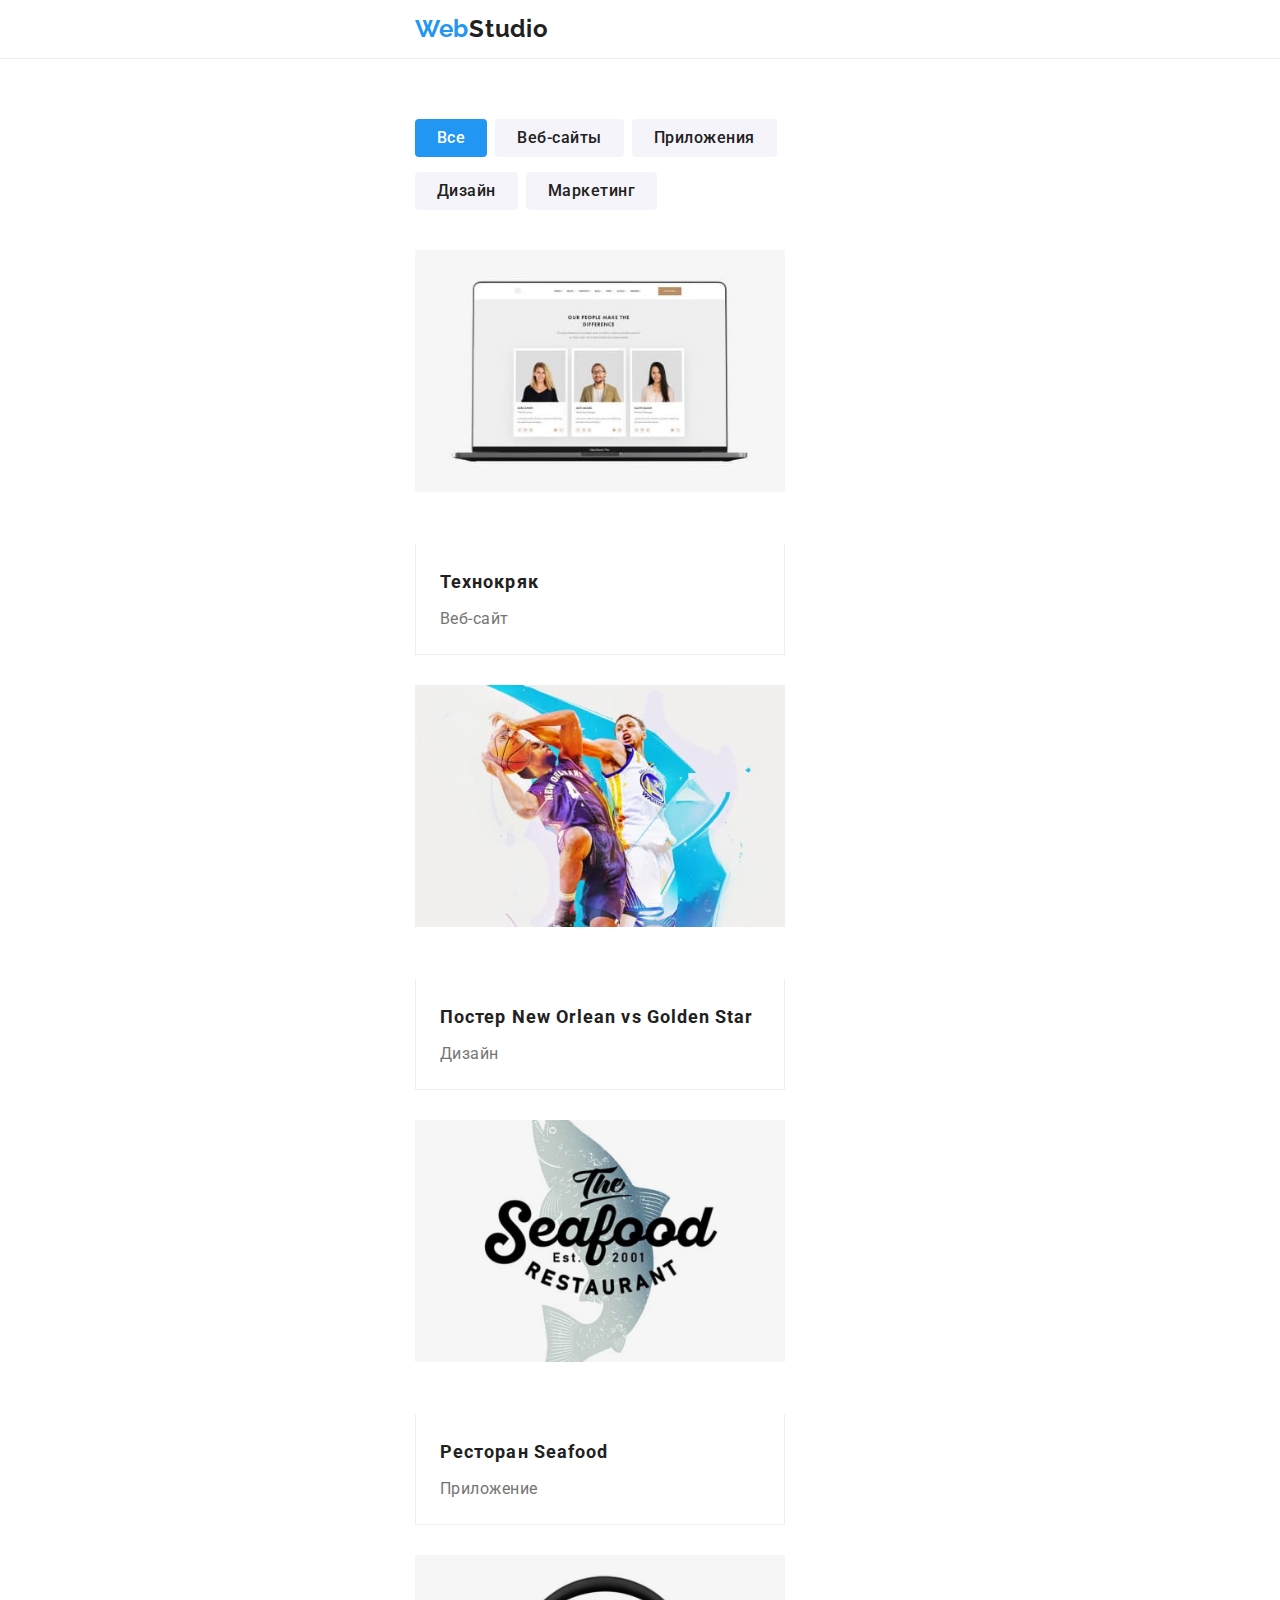
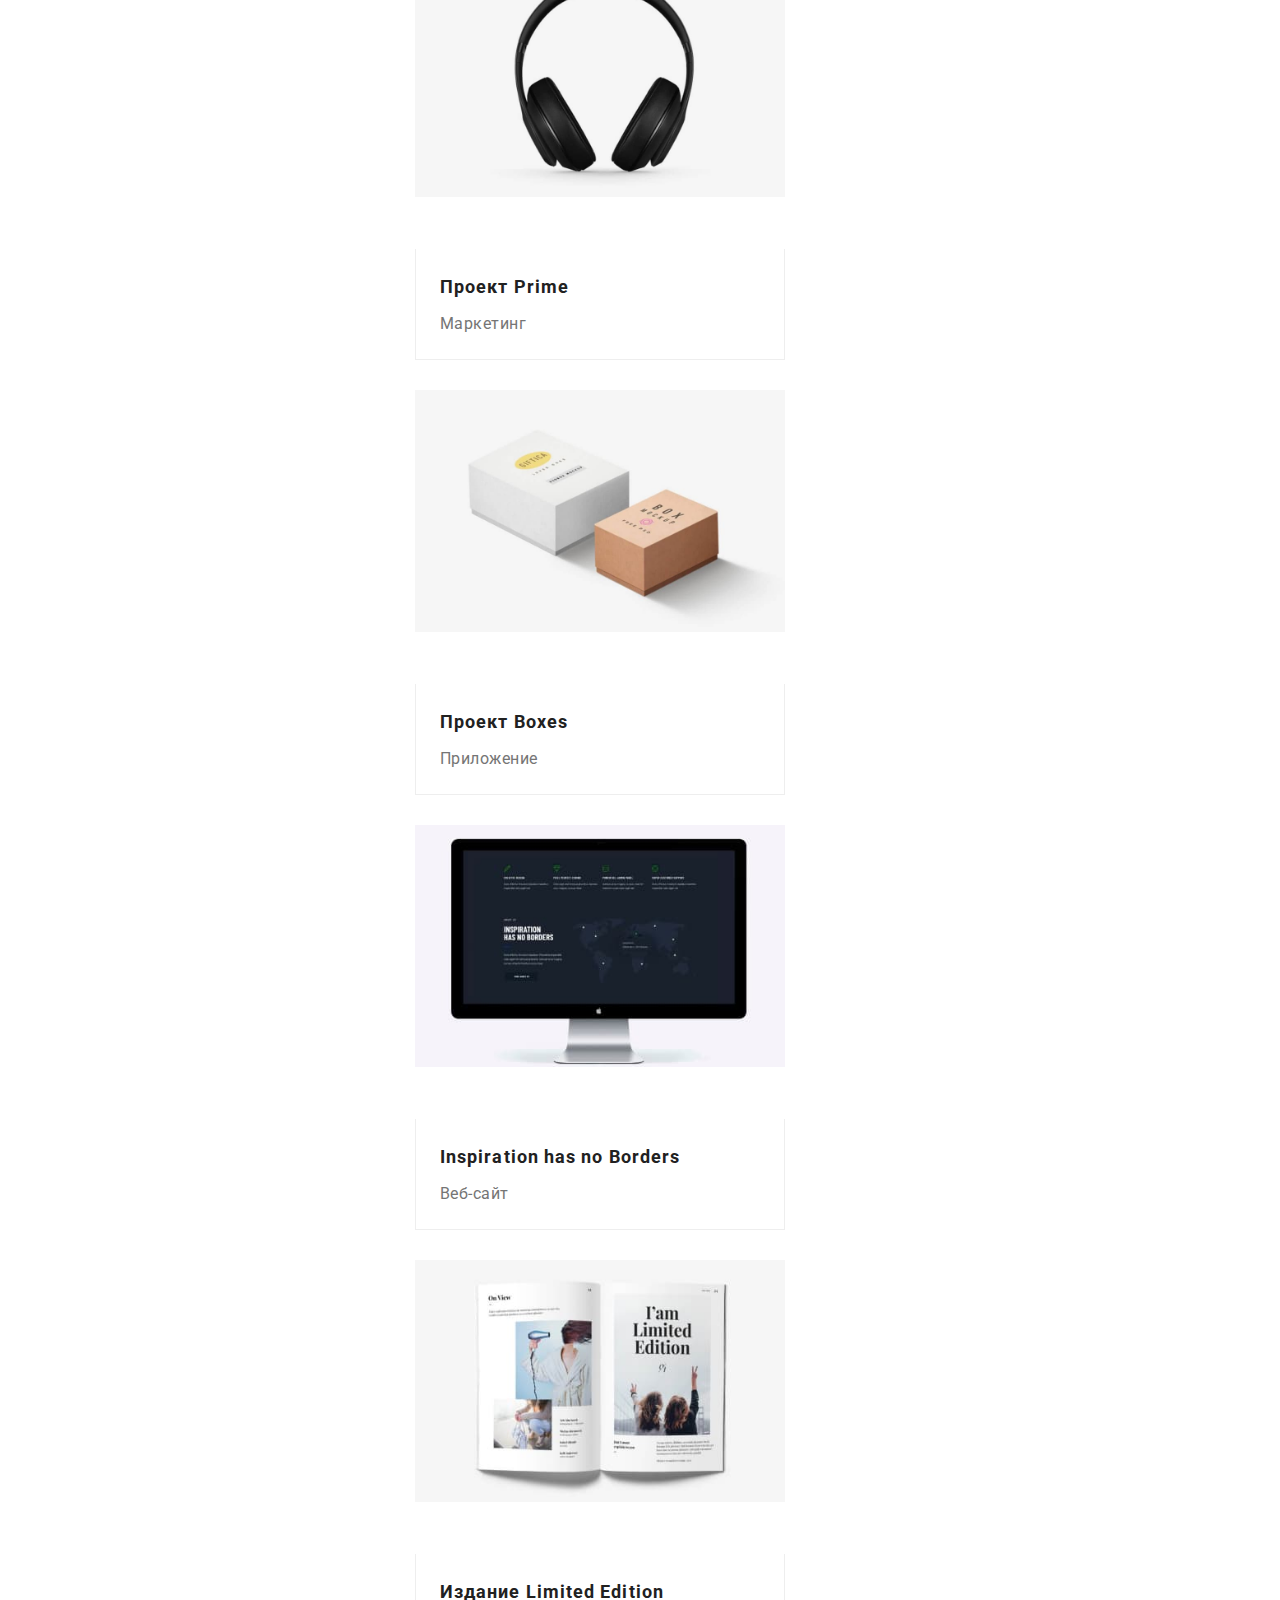
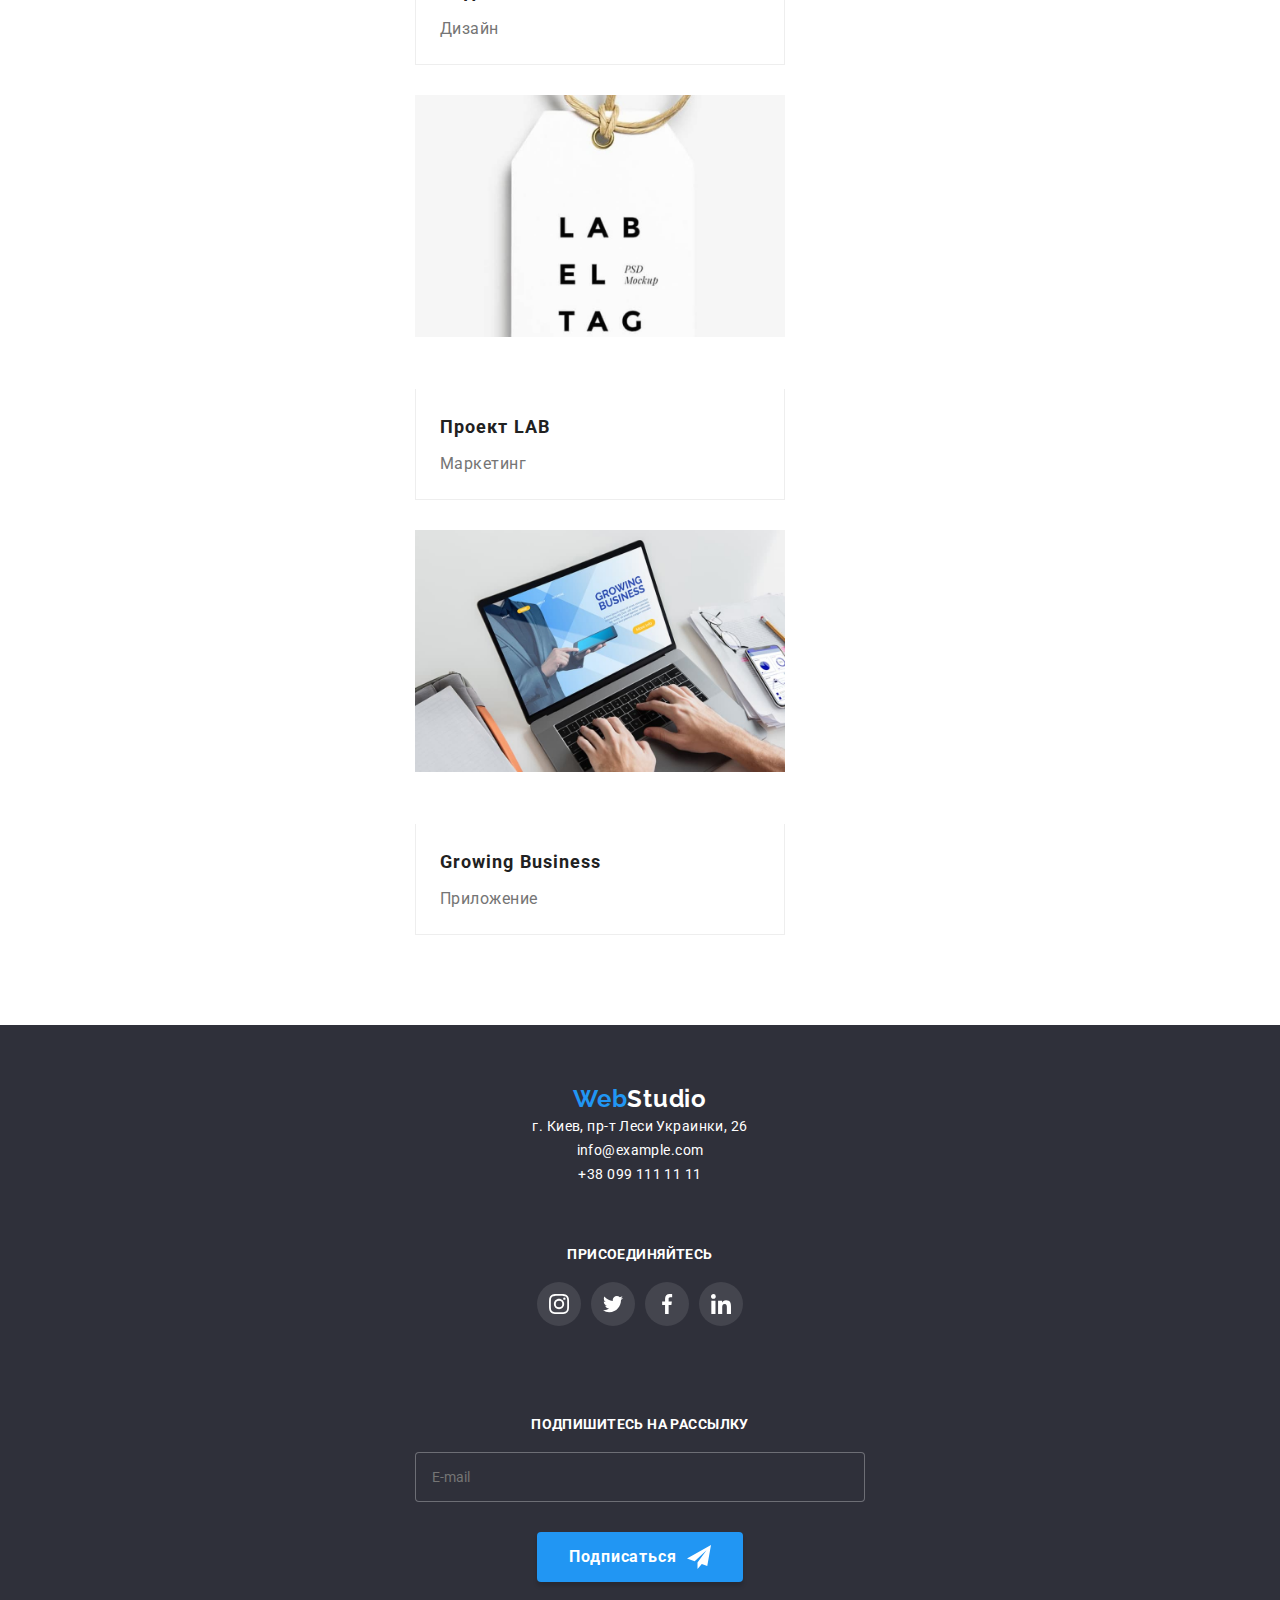
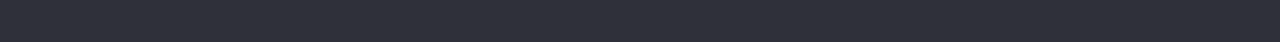
==== portfolio.html @ cbfc3d17 "summary" ====
<!DOCTYPE html>
<html lang="ru">

<head>
    <meta charset="UTF-8">
    <meta http-equiv="X-UA-Compatible" content="IE=edge">
    <meta name="viewport" content="width=device-width, initial-scale=1.0">
    <title>WebStudio Gallery</title>
    <link rel="stylesheet" href="https://cdnjs.cloudflare.com/ajax/libs/modern-normalize/1.0.0/modern-normalize.min.css"/>
    <link
        href="https://fonts.googleapis.com/css2?family=Raleway:wght@700&family=Roboto:wght@400;500;700;900&display=swap"
        rel="stylesheet">
    <link rel="stylesheet" href="./css/main.min.css">
</head>

<body>

    <!--хедер-->
    <header class="header">
        <div class="header__container container">
            <nav class="navmenu">
                <a class="logo logo__header" lang="en" href="index.html">Web<span
                        class="logo__header--dark">Studio</span></a>
                <button class="navmenu__button" type="button" aria-expanded="false" aria-controls="menu__mobile"
                    data-menu-button>
                    <svg width="40" height="40" aria-label="Переключатель мобильного меню">
                        <use class="navmenu__icon--menu" href="./images/sprite.svg#menu"></use>
                        <use class="navmenu__icon--cross" href="./images/sprite.svg#cross"></use>
                    </svg>
                </button>
                <div class="menu__mobile" id="menu__mobile" data-menu>
                    <ul class="menu__list list">
                        <li class="menu__point">
                            <a class="menu__link link" href="index.html">Студия</a>
                        </li>
                        <li class="menu__point">
                            <a class="menu__link link link--current" href="./portfolio.html">Портфолио</a>
                        </li>
                        <li class="menu__point">
                            <a class="menu__link link" href="">Контакты</a>
                        </li>
                    </ul>
                    <ul class="menu__list--contacts list">
                        <li class="menu__point">
                            <a class="menu__link--phone link" href="tel:+380961111111">+38 096 111 11 11</a>
                        </li>
                        <li class="menu__point">
                            <a class="menu__link--email link" href="mailto:info@devstudio.com">info@devstudio.com</a>
                        </li>
                    </ul>
                    <ul class="menu__list--sl list">
                        <li class="menu__point">
                            <a class="menu__link--sl link" href="https://www.instagram.com/" target="_blank"
                                rel="noopener norefferal">Instagram</a>
                        </li>
                        <li class="menu__point">
                            <a class="menu__link--sl link" href="https://www.twitter.com/" target="_blank"
                                rel="noopener norefferal">Twitter</a>
                        </li>
                        <li class="menu__point">
                            <a class="menu__link--sl link" href="https://www.facebook.com/" target="_blank"
                                rel="noopener norefferal">Facebook</a>
                        </li>
                        <li class="menu__point">
                            <a class="menu__link--sl link" href="https://www.linkedin.com/" target="_blank"
                                rel="noopener norefferal">LinkedIn</a>
                        </li>
                    </ul>
                </div>
                <!-- <ul class="navmenu__list list">
                <li class="navmenu__point"><a class="navmenu__link link link--current" href="index.html">Студия</a></li>
                <li class="navmenu__point"><a class="navmenu__link link" href="./portfolio.html">Портфолио</a></li>
                <li class="navmenu__point"><a class="navmenu__link link" href="">Контакты</a></li>
                </ul> -->
            </nav>
            <!-- <ul class="header__list list contact">
                <li class="header__point">
                    <a class="header__link header__link--icon link" lang="en" href="mailto:info@devstudio.com" target="_blank" rel="noopener norefferal">
                    <svg class="header__icon icon" width="16" height="12">
                        <use href="./images/sprite.svg#mail"></use>
                    </svg>info@devstudio.com</a>
                </li>
                <li class="header__point">
                    <a class="header__link header__link--icon link" href="tel:+380961111111" target="_blank" rel="noopener norefferal">
                    <svg class="header__icon icon" width="16" height="12">
                        <use href="./images/sprite.svg#phone"></use>
                    </svg>+38 096 111 11 11</a>
                </li>
            </ul> -->
        </div>
    </header>



    <!--уникальный контент-->
    <main>
        <section class="container">
            <div class="portfolio__container">
                <h1 class="visually-hidden">Портфолио</h1>
                <ul class="filtrs__list list">
                    <li class="filtrs__point">
                        <button class="filtrs__link link__current--btn" type="button">Все</button></li>
                    <li class="filtrs__point">
                        <button class="filtrs__link link" type="button">Веб-сайты</button></li>
                    <li class="filtrs__point">
                        <button class="filtrs__link link" type="button">Приложения</button></li>
                    <li class="filtrs__point">
                        <button class="filtrs__link link" type="button">Дизайн</button></li>
                    <li class="filtrs__point">
                        <button class="filtrs__link link" type="button">Маркетинг</button></li>
                </ul>
                <ul class="list portfolio__list">
                    <li class="portfolio__point point">
                            <a class="portfolio__list--link link" href="#" target="_blank" rel="noopener norefferal">
                                <div class="portfolio__img--overlay">
                                    <img class="portfolio__image image" srcset="./images/portfolio/technokryac-1x.jpeg 450w, ./images/portfolio/technokryac-2x.j 900wpeg" src="./images/portfolio/technokryac.jpeg" alt="Технокряк" 
                                    sizes="(min-width: 1200px )33wh, (min-width: 768px)50wh, 100wh">                            
                                    <div class="portfolio__overlay">
                                        <p class="portfolio__text--overlay">Технокряк это современная площадка распространения коронавируса.Компании используют эту платформу для цифрового шпионажа и атак на защищённые сервера конкурентов.</p>
                                    </div>
                                </div>
                                <div class="portfolio__caption">
                                    <h2 class="portfolio__title">Технокряк</h2>
                                    <p class="portfolio__text">Веб-сайт</p>
                                </div>
                            </a>
                    </li>
                    <li class="portfolio__point point">
                            <a class="portfolio__list--link link" href="#" target="_blank" rel="noopener norefferal">
                            <div class="portfolio__img--overlay">
                                <img class="portfolio__image image" srcset="./images/portfolio/new-orlean-1x.jpeg 450w, ./images/portfolio/new-orlean-2x.jp 900weg" src="./images/portfolio/new-orlean.jpeg" alt="Новый Орлен постер" 
                                sizes="(min-width: 1200px )33wh, (min-width: 768px)50wh, 100wh">
                                <div class="portfolio__overlay">
                                    <p class="portfolio__text--overlay">Технокряк это современная площадка распространения коронавируса. Компании используют эту платформу для цифрового шпионажа и атак на защищённые сервера конкурентов.</p>
                                </div>
                            </div>
                            <div class="portfolio__caption">
                                <h2 class="portfolio__title">Постер <span lang="en">New Orlean vs Golden Star</span></h2>
                                <p class="portfolio__text">Дизайн</p>
                            </div>
                            </a>
                    </li>
                    <li class="portfolio__point point">
                            <a class="portfolio__list--link link" href="#" target="_blank" rel="noopener norefferal">     
                            <div class="portfolio__img--overlay">
                                <img class="portfolio__image image" srcset="./images/portfolio/seafood-1x.jpeg 450w, ./images/portfolio/seafood-2x.jpeg" 900w src="./images/portfolio/seafood.jpeg" alt="Морская еда" 
                                sizes="(min-width: 1200px )33wh, (min-width: 768px)50wh, 100wh">
                                <div class="portfolio__overlay">
                                    <p class="portfolio__text--overlay">Технокряк это современная площадка распространения коронавируса. Компании используют эту платформу для цифрового шпионажа и атак на защищённые сервера конкурентов.</p>
                                </div>
                            </div>
                            <div class="portfolio__caption">
                                <h2 class="portfolio__title">Ресторан <span lang="en">Seafood</span></h2>
                                <p class="portfolio__text">Приложение</p>
                            </div>
                            </a>
                    </li>
                    <li class="portfolio__point point">
                            <a class="portfolio__list--link link" href="#" target="_blank" rel="noopener norefferal">     
                            <div class="portfolio__img--overlay">
                                <img class="portfolio__image image" srcset="./images/portfolio/prime-1x.jpeg 450w, ./images/portfolio/prime-2x.jpeg "  900wsrc="./images/portfolio/prime.jpeg" alt="Первый" 
                                sizes="(min-width: 1200px )33wh, (min-width: 768px)50wh, 100wh">
                                <div class="portfolio__overlay">
                                    <p class="portfolio__text--overlay">Технокряк это современная площадка распространения коронавируса. Компании используют эту платформу для цифрового шпионажа и атак на защищённые сервера конкурентов.</p>
                                </div>
                            </div>
                            <div class="portfolio__caption">
                                <h2 class="portfolio__title">Проект <span lang="en">Prime</span></h2>
                                <p class="portfolio__text">Маркетинг</p>
                            </div>
                            </a>
                    </li>
                    <li class="portfolio__point point">
                            <a class="portfolio__list--link link" href="#" target="_blank" rel="noopener norefferal"> 
                            <div class="portfolio__img--overlay">
                                <img class="portfolio__image image" srcset="./images/portfolio/boxes-1x.jpeg 450w, ./images/portfolio/boxes-2x.jpeg" s 900wrc="./images/portfolio/boxes.jpeg" alt="Коробки" 
                                sizes="(min-width: 1200px )33wh, (min-width: 768px)50wh, 100wh">
                                <div class="portfolio__overlay">
                                    <p class="portfolio__text--overlay">Технокряк это современная площадка распространения коронавируса. Компании используют эту платформу для цифрового шпионажа и атак на защищённые сервера конкурентов.</p>
                                </div>
                            </div>
                            <div class="portfolio__caption">
                                <h2 class="portfolio__title">Проект <span lang="en">Boxes</span></h2>
                                <p class="portfolio__text">Приложение</p>
                            </div>
                            </a>
                    </li>
                    <li class="portfolio__point point">
                            <a class="portfolio__list--link link" href="#" target="_blank" rel="noopener norefferal">
                            <div class="portfolio__img--overlay">
                                <img class="portfolio__image image" srcset="./images/portfolio/no-borders-1x.jpeg 450w, ./images/portfolio/no-borders-2x.jp 900weg" src="./images/portfolio/no-borders.jpeg" alt="Вдохновение не имеет границ" 
                                sizes="(min-width: 1200px )33wh, (min-width: 768px)50wh, 100wh">
                                <div class="portfolio__overlay">
                                    <p class="portfolio__text--overlay">Технокряк это современная площадка распространения коронавируса. Компании используют эту платформу для цифрового шпионажа и атак на защищённые сервера конкурентов.</p>
                                </div>
                            </div>    
                            <div class="portfolio__caption">
                                <h2 class="portfolio__title"><span lang="en">Inspiration has no Borders</span></h2>
                                <p class="portfolio__text">Веб-сайт</p>
                            </div>
                            </a>
                    </li>
                    <li class="portfolio__point point">
                            <a class="portfolio__list--link link" href="#" target="_blank" rel="noopener norefferal">      
                            <div class="portfolio__img--overlay">
                                <img class="portfolio__image image" srcset="./images/portfolio/lmt-edition-1x.jpeg 450w, ./images/portfolio/lmt-edition-2x.j 900wpeg" src="./images/portfolio/lmt-edition.jpeg" alt="Ограниченный выпуск" width=370 height="294">
                                <div class="portfolio__overlay">
                                    <p class="portfolio__text--overlay">Технокряк это современная площадка распространения коронавируса. Компании используют эту платформу для цифрового шпионажа и атак на защищённые сервера конкурентов.</p>
                                </div>
                            </div>
                            <div class="portfolio__caption">
                                <h2 class="portfolio__title">Издание <span lang="en">Limited Edition</span></h2>
                                <p class="portfolio__text">Дизайн</p>
                            </div>
                            </a>
                    </li>
                    <li class="portfolio__point point">
                            <a class="portfolio__list--link link" href="" target="_blank" rel="noopener norefferal">  
                            <div class="portfolio__img--overlay">
                                <img class="portfolio__image image" srcset="./images/portfolio/lab-1x.jpeg 450w, ./images/portfolio/lab-2x.jpeg" src 900w="./images/portfolio/lab.jpeg" alt="ЛАБ" 
                                sizes="(min-width: 1200px )33wh, (min-width: 768px)50wh, 100wh">
                                <div class="portfolio__overlay">
                                    <p class="portfolio__text--overlay">Технокряк это современная площадка распространения коронавируса. Компании используют эту платформу для цифрового шпионажа и атак на защищённые сервера конкурентов.</p>
                                </div>
                            </div>
                            <div class="portfolio__caption">
                                <h2 class="portfolio__title">Проект <span lang="en">LAB</span></h2>
                                <p class="portfolio__text">Маркетинг</p>
                            </div>
                        </a>
                    </li>
                    <li class="portfolio__point point">
                            <a class="portfolio__list--link link" href="" target="_blank" rel="noopener norefferal"> 
                            <div class="portfolio__img--overlay">
                                <img class="portfolio__image image" srcset="./images/portfolio/grow-bus-1x.jpeg 450w, ./images/portfolio/grow-bus-2x.jpeg 900w" src="./images/portfolio/grow-bus.jpeg" alt="Рост бизнеса" 
                                sizes="(min-width: 1200px )33wh, (min-width: 768px)50wh, 100wh">
                                <div class="portfolio__overlay">
                                    <p class="portfolio__text--overlay">Технокряк это современная площадка распространения коронавируса. Компании используют эту платформу для цифрового шпионажа и атак на защищённые сервера конкурентов.</p>
                                </div>
                            </div>    
                            <div class="portfolio__caption">
                                <h2 class="portfolio__title"><span lang="en">Growing Business</span></h2>
                                <p class="portfolio__text">Приложение</p>
                            </div>
                        </a>
                    </li>
                </ul>
            </div>
        </section>
    </main>

    <!-- Подвал -->
    <footer class="footer">
        <div class="footer_container container">
            <div class="footer__address">
                <a class="logo footer__logo" lang="en" href="/">Web<span class="logo footer__logo--light">Studio</span></a>
                <address class="footer__contacts">
                    <ul class="footer___list contacts__list list">
                        <li class="footer___point contacts__list--point">
                            <a class="footer__link link" href="https://goo.gl/maps/Ta9KP2Tuc9y4ZhMA9" target="_blank"
                                rel="noopener noreferrer">
                                г. Киев, пр-т Леси Украинки, 26
                            </a>
                        </li>
                        <li class="footer___point contacts__list--point">
                            <a class="footer__link link" href="mailto:info@example.com" target="_blank"
                                rel="noopener noreferrer">
                                info@example.com
                            </a>
                        </li>
                        <li class="footer___point contacts__list--point">
                            <a class="footer__link link" href="tel:+380991111111" target="_blank" rel="noopener noreferrer">
                                +38 099 111 11 11
                            </a>
                        </li>
                    </ul>
                </address>
            </div>
            <div class="footer__sl">
                <p class="footer__title">присоединяйтесь</p>
                <ul class="list footer__social-links">
                    <li class="footer__point point">
                        <a class="footer__link--icon link" href="https://www.instagram.com/" target="_blank"
                            rel="noopener norefferel" aria-label="инстаграм">
                            <svg class="footer__icon icon" width="20" height="20">
                                <use href="./images/sprite.svg#instagram"></use>
                            </svg>
                        </a>
                    </li>
                    <li class="footer__point point">
                        <a class="footer__link--icon footer__link link" href="https://www.twitter.com/" target="_blank"
                            rel="noopener norefferel" aria-label="твитер">
                            <svg class="footer__icon icon" width="20" height="20">
                                <use href="./images/sprite.svg#twitter"></use>
                            </svg>
                        </a>
                    </li>
                    <li class="footer__point point">
                        <a class="footer__link--icon footer__link link" href="https://www.facebook.com/" target="_blank"
                            rel="noopener norefferel" aria-label="фейсбук">
                            <svg class="footer__icon icon" width="20" height="20">
                                <use href="./images/sprite.svg#facebook"></use>
                            </svg>
                        </a>
                    </li>
                    <li class="footer__point point">
                        <a class="footer__link--icon footer__link link" href="https://www.linkedin.com/" target="_blank"
                            rel="noopener norefferel" aria-label="линкедин">
                            <svg class="footer__icon icon" width="20" height="20">
                                <use href="./images/sprite.svg#linkedin"></use>
                            </svg>
                        </a>
                    </li>
                </ul>
            </div>
            <div class="footer__submail">
                <p class="footer__title">Подпишитесь на рассылку</p>
                <form class="footer__form">
                    <input class="footer__input" type="email" name="mail" id="mail" placeholder="E-mail" required />
                    <button class="button footer__button" type="submit">Подписаться</button>
                </form>
            </div>
        </div>
    </footer>
<script src="./js/menu.js"></script>
</body>
</html>
---- css/main.min.css ----
img{display:block;max-width:100%;height:auto}.link,.footer__contacts,.logo,.button{font-style:inherit;font-family:inherit;color:inherit;text-decoration:none;cursor:pointer}.list{list-style:none}ul,li,h1,h2,h3,h4,h5,h6,p,.list{padding:0;margin:0}.visually-hidden{position:absolute;width:1px;height:1px;margin:-1px;border:0;padding:0;white-space:nowrap;clip-path:inset(100%);clip:rect(0 0 0 0);overflow:hidden}body{margin:0;font-family:"Roboto",sans-serif,arial;font-style:normal;font-weight:400;font-size:14px;line-height:1.7142857143;letter-spacing:.03em;color:#757575;background-color:#fff}.button{display:flex;align-items:center;justify-content:center;transition:box-shadow 250ms cubic-bezier(0.4, 0, 0.2, 1),background-color 250ms cubic-bezier(0.4, 0, 0.2, 1);height:50px;box-shadow:0px 4px 4px rgba(0,0,0,.15);border:transparent;border-radius:4px;margin-top:30px;margin-left:auto;margin-right:auto;padding:10px 32px;background-color:#2196f3;font-family:"Roboto",sans-serif,arial;font-style:normal;font-weight:700;font-size:16px;line-height:1.875;letter-spacing:.06em}.button:hover,.button:focus{box-shadow:0px 4px 4px rgba(0,0,0,.15);background-color:#188ce8}.navmenu__button{display:inline-flex;margin:0;padding:0;border:none;background-color:transparent}@media screen and (min-width: 768px){.navmenu__button{display:none}}.navmenu__icon--cross{display:none}.navmenu__button.is-open .navmenu__icon--cross{display:block}.navmenu__button:hover .navmenu__icon--cross,.navmenu__button:focus .navmenu__icon--cross{fill:#2196f3}.navmenu__button.is-open .navmenu__icon--menu{display:none}.navmenu__button:hover .navmenu__icon--menu,.navmenu__button:focus .navmenu__icon--menu{fill:#2196f3}.logo{font-family:"Raleway";font-style:normal;font-weight:700;font-size:24px;line-height:1.1666666667;letter-spacing:.03em;color:#2196f3}.logo__header--dark{color:#212121}.footer__logo{margin-bottom:20px}.footer__logo--light{color:#fff}.header{position:relative;border-bottom:1px solid #ececec}.header__container{padding:15px 16px}.navmenu{display:flex;align-items:center;justify-content:space-between}.menu__mobile{display:none;position:absolute;top:100%;left:0;width:100%;background-color:#fff;padding:40px 48px;font-size:40px}.menu__mobile.is-open{display:block}.menu__point:not(:last-child){margin-bottom:32px}.menu__link{font-style:normal;font-weight:500;font-size:40px;line-height:1.175;letter-spacing:.02em;color:#212121}.menu__link:hover,.menu__link:focus{color:#2196f3}.link--current{color:#2196f3}.menu__list--contacts{margin-top:302px}.menu__link--phone{font-family:"Roboto",sans-serif,arial;font-style:normal;font-weight:500;font-size:34px;line-height:1.1764705882;letter-spacing:.02em;color:#2196f3}.menu__link--email{font-family:"Roboto",sans-serif,arial;font-style:normal;font-weight:500;font-size:24px;line-height:1.1666666667;letter-spacing:.02em;color:#afb1b8}.menu__link--email:hover,.menu__link--email:focus{color:#2196f3}.menu__list--sl{display:flex;margin-top:64px;width:100%}.menu__list--sl .menu__point{margin:0}.menu__link--sl{display:block;font-family:"Roboto",sans-serif,arial;font-style:normal;font-weight:500;font-size:18px;line-height:1.2222222222;letter-spacing:.02em;color:#2196f3}.menu__link--sl::after{content:"";width:0px;height:22px;margin-left:10px;margin-right:10px;border:1px solid rgba(33,33,33,.2);background-image:url("../image/menu-line.svg");background-repeat:no-repeat;background-size:auto;background-position:center}@media screen and (max-width: 768px){.header__list,.navmenu__list{display:none}}.container{min-width:320px;max-width:480px;margin-left:auto;margin-right:auto;padding-left:15px;padding-right:15px}@media screen and (min-width: 480px){.container{width:480px}}@media screen and (min-width: 768px){.container{width:768px}}@media screen and (min-width: 1200px){.container{width:1200px}}.section{padding-top:60px;padding-bottom:60px;text-align:center}.point:not(:last-child){margin-bottom:30px}.title{font-style:normal;font-weight:700;font-size:28px;line-height:1.1785714286;letter-spacing:.03em;margin-bottom:30px;color:#212121}.footer{padding-top:60px;padding-bottom:60px;text-align:center;background-color:#2f303a;color:#fff}.contacts__list--point :not(:last-child){margin-bottom:8px}.footer__link--contact{color:rgba(255,255,255,.6)}.footer__sl{margin-top:60px;margin-bottom:60px}.footer__title{font-style:normal;font-weight:700;font-size:14px;line-height:1.1428571429;letter-spacing:.03em;text-transform:uppercase;margin-bottom:20px}.footer__social-links{display:flex;align-items:none;justify-content:center}.footer__point:not(:last-child){margin-right:10px}.footer__icon{fill:#fff}.footer__link--icon{display:flex;align-items:center;justify-content:center;border-radius:50%;background:rgba(255,255,255,.1);padding:12px}.footer__link--icon:hover,.footer__link--icon:focus{background-color:#2196f3}.footer__input{width:100%;height:50px;padding-left:16px;padding-top:15px;padding-bottom:15px;background-color:#2f303a;color:rgba(255,255,255,.6);border:1px solid rgba(255,255,255,.3);border-radius:4px}.footer__button::after{content:"";display:block;width:24px;height:24px;margin-left:10px;background-image:url("../images/send.svg");background-repeat:no-repeat;background-size:auto;background-position:center}.banner{margin-left:auto;margin-right:auto;padding-left:60px;padding-right:60px;padding-top:118px;padding-bottom:118px;height:400px;max-width:1600px;background-image:linear-gradient(to right, rgba(47, 48, 58, 0.4), rgba(47, 48, 58, 0.4));background-repeat:no-repeat;background-size:cover;background-position:center;width:100%;padding-top:118px;padding-bottom:118px}@media screen and (max-width: 480px){.banner{background-image:url("../images/backgrounds/hero-mobile-1x.jpeg")}}@media screen and (max-width: 480px)and (min-device-pixel-ratio: 2),screen and (max-width: 480px)and (min-resolution: 192dpi),screen and (max-width: 480px)and (min-resolution: 2dppx){.banner{background-image:url("../images/backgrounds/hero-mobile-2x.jpeg")}}@media screen and (min-width: 481px)and (max-width: 768px){.banner{background-image:url("../images/backgrounds/hero-tablet-1x.jpeg")}}@media screen and (min-width: 481px)and (max-width: 768px)and (min-device-pixel-ratio: 2),screen and (min-width: 481px)and (max-width: 768px)and (min-resolution: 192dpi),screen and (min-width: 481px)and (max-width: 768px)and (min-resolution: 2dppx){.banner{background-image:url("../images/backgrounds/hero-tablet-2x.jpeg")}}@media screen and (min-width: 769px){.banner{background-image:url("../images/backgrounds/hero-desktop-1x.jpeg");height:600px}}@media screen and (min-width: 769px)and (min-device-pixel-ratio: 2),screen and (min-width: 769px)and (min-resolution: 192dpi),screen and (min-width: 769px)and (min-resolution: 2dppx){.banner{background-image:url("../images/backgrounds/hero-desktop-2x.jpeg")}}.banner__title{font-style:normal;font-weight:900;font-size:26px;line-height:1.6153846154;letter-spacing:.06em;text-align:center;text-transform:uppercase;color:#fff;text-shadow:0px 4px 4px rgba(0,0,0,.25)}.banner__button{color:#fff}.features__icon--box{margin-bottom:30px}.features__title{font-style:normal;font-weight:700;font-size:14px;line-height:1.1428571429;letter-spacing:.03em;margin-bottom:10px;text-transform:uppercase;color:#212121}.features__text{font-style:normal;font-weight:400;font-size:14px;line-height:1.7142857143;letter-spacing:.03em;text-align:left}@media screen and (max-width: 1199px){.wedoing__section{display:none}}.team__section{background-color:#f5f4fa}.team__point{background-color:#fff;box-shadow:0px 1px 3px rgba(0,0,0,.12),0px 1px 1px rgba(0,0,0,.14),0px 2px 1px rgba(0,0,0,.2);border-radius:0px 0px 4px 4px}.image{margin-left:auto;margin-right:auto;width:450px}.team__box{padding-top:30px;padding-bottom:24px}.team__title--box{margin-bottom:10px;font-style:normal;font-weight:500;font-size:16px;line-height:1.1875;letter-spacing:.03em;color:#212121}.team__list--sl{display:flex;align-items:center;justify-content:center;margin-top:16px}.team__point--sl:not(:last-child){margin-right:10px}.team__icon-link{display:flex;align-items:center;justify-content:center;padding:12px;transition:background-color 250ms cubic-bezier(0.4, 0, 0.2, 1);width:44px;height:44px;border-radius:50%}.team__icon-link:hover,.team__icon-link:focus{background-color:#2196f3}.team__icon--sl{fill:#afb1b8;transition:fill 250ms cubic-bezier(0.4, 0, 0.2, 1)}.team__icon--sl:focus,.team__icon--sl:hover{fill:#fff}.team__icon-link:hover .team__icon--sl,.team__icon-link:focus .team__icon--sl{fill:#fff}.clients__list{display:flex;align-items:center;justify-content:center;flex-wrap:wrap;row-gap:30px;column-gap:30px}.clients__link{display:flex;align-items:center;justify-content:center;flex-basis:calc(100% - 15px);border:1px solid #afb1b8;border-radius:4px;color:#afb1b8;height:92px;width:210px;transition:border-color 250ms cubic-bezier(0.4, 0, 0.2, 1)}.clients__link:hover,.clients__link:focus{border-color:#2196f3}.clients__icon{fill:#afb1b8}.clients__link:hover .clients__icon,.clients__link:focus .clients__icon{fill:#2196f3}.portfolio__container{padding-top:60px;padding-bottom:60px}.filtrs__list{display:flex;flex-wrap:wrap;margin-bottom:25px}.filtrs__point{margin-bottom:15px}.filtrs__point:not(:last-child){margin-right:8px}.filtrs__link{transition:background-color 250ms cubic-bezier(0.4, 0, 0.2, 1),box-shadow 250ms cubic-bezier(0.4, 0, 0.2, 1),color 250ms cubic-bezier(0.4, 0, 0.2, 1);padding:6px 22px;background:#f5f4fa;border-radius:4px;border:transparent;font-style:normal;font-weight:500;font-size:16px;line-height:1.625;letter-spacing:.03em;color:#212121}.filtrs__link:active,.filtrs__link:focus,.filtrs__link:hover{background-color:#2196f3;color:#fff;box-shadow:0px 3px 1px rgba(0,0,0,.1),0px 1px 2px rgba(0,0,0,.08),0px 2px 2px rgba(0,0,0,.12)}.link__current--btn{background-color:#2196f3;color:#fff}.portfolio__point{margin-right:30px;margin-bottom:30px;width:370px;background-color:#fff;transition:box-shadow 250ms cubic-bezier(0.4, 0, 0.2, 1)}.portfolio__point:hover,.portfolio__point:focus{box-shadow:0px 1px 1px rgba(0,0,0,.12),0px 4px 4px rgba(0,0,0,.06),1px 4px 6px rgba(0,0,0,.16)}.portfolio__img--overlay{position:relative;overflow:hidden;width:370px;height:294px}.portfolio__overlay{position:absolute;top:0;left:0;transform:translateY(100%);transition:transform 250ms cubic-bezier(0.4, 0, 0.2, 1);width:100%;height:100%;padding:63px 24px;background-color:rgba(33,150,243,.9);opacity:0}.portfolio__point:hover .portfolio__overlay,.portfolio__point:focus .portfolio__overlay{transform:translateY(0%);opacity:1}.portfolio__overlay:nth-last-child(3n+1){margin-right:0}.portfolio__overlay:nth-last-child(-n+3){margin-bottom:0}.portfolio__text--overlay{font-style:normal;font-weight:400;font-size:18px;line-height:1.5555555556;letter-spacing:.03em;color:#fff}.portfolio__title{font-style:normal;font-weight:bold;font-size:18px;line-height:2;letter-spacing:.06em;color:#212121}.portfolio__text{margin-top:4px;font-style:normal;font-weight:400;font-size:16px;line-height:1.875;letter-spacing:.03em;color:#757575}.portfolio__caption{padding-top:20px;padding-left:24px;padding-bottom:20px;padding-right:24px;border-left:1px solid #eee;border-right:1px solid #eee;border-bottom:1px solid #eee}.backdrop{position:fixed;top:0;left:0;width:100%;height:100%;padding:93px 15px;background-color:rgba(0,0,0,.2);opacity:1;overflow-y:scroll}.backdrop.is-hidden{display:none}.modal{position:relative;padding:8px;background-color:#fff}.modal__button{position:relative;display:block;margin-left:auto;width:30px;height:30px;background-color:#fff;border:1px solid rgba(0,0,0,.1);border-radius:50%}.modal__icon--close{position:absolute;top:30%;right:30%;transition:fill 250ms cubic-bezier(0.4, 0, 0.2, 1);width:11px;height:11px;fill:#000}.modal__button:hover .modal__icon--close,.modal__button:focus .modal__icon--close{fill:#2196f3}.modal__icon:hover,.modal__icon:focus{fill:#2196f3}.modal__container{padding:32px;padding-top:0px}.modal__field{position:relative;display:flex;flex-direction:column;margin-bottom:10px}.modal__title{margin-bottom:12px;width:100%;font-style:normal;font-weight:bold;font-size:20px;line-height:1.15;letter-spacing:.03em;text-align:center;color:#212121}.modal__label{font-style:normal;font-weight:400;font-size:12px;line-height:1.25;letter-spacing:.01em;color:#757575}.modal__input{transition:border 250ms cubic-bezier(0.4, 0, 0.2, 1);padding-left:40px;padding-top:10px;padding-bottom:10px;height:40px;border:1px solid rgba(33,33,33,.2);box-sizing:border-box;border-radius:4px;outline:none;font-style:normal;font-weight:400;font-size:12px;line-height:1.1666666667;letter-spacing:.01em;color:rgba(117,117,117,.5);cursor:pointer}.modal__input:hover{border:1px solid #2196f3}.modal__input--comment{display:block;resize:none;padding-left:16px;margin-bottom:0;height:120px;color:#757575}.modal__label--policy{display:flex;align-items:center;justify-content:center;margin-top:20px;font-style:normal;font-weight:400;font-size:14px;line-height:1.7142857143;letter-spacing:.03em;color:#757575}.modal__link{display:inline-block;color:#2196f3;text-decoration:underline}.modal__icon--check{transition:border 250ms cubic-bezier(0.4, 0, 0.2, 1),background-color 250ms cubic-bezier(0.4, 0, 0.2, 1),background-image 250ms cubic-bezier(0.4, 0, 0.2, 1);display:flex;align-items:center;justify-content:center;width:16px;height:15px;margin-right:8px;border:2px solid #212121;border-radius:4px}.modal__check:checked+.modal__icon--check{border:transparent;background-color:#2196f3;background-image:url("../images/icon-check.svg");background-repeat:no-repeat}.button__feedback{color:#fff}.modal__icon{position:absolute;transition:fill 250ms cubic-bezier(0.4, 0, 0.2, 1);left:12px;top:0;transform:translateY(100%);fill:#212121}.modal__field:hover .modal__icon{fill:#2196f3}/*# sourceMappingURL=main.min.css.map */
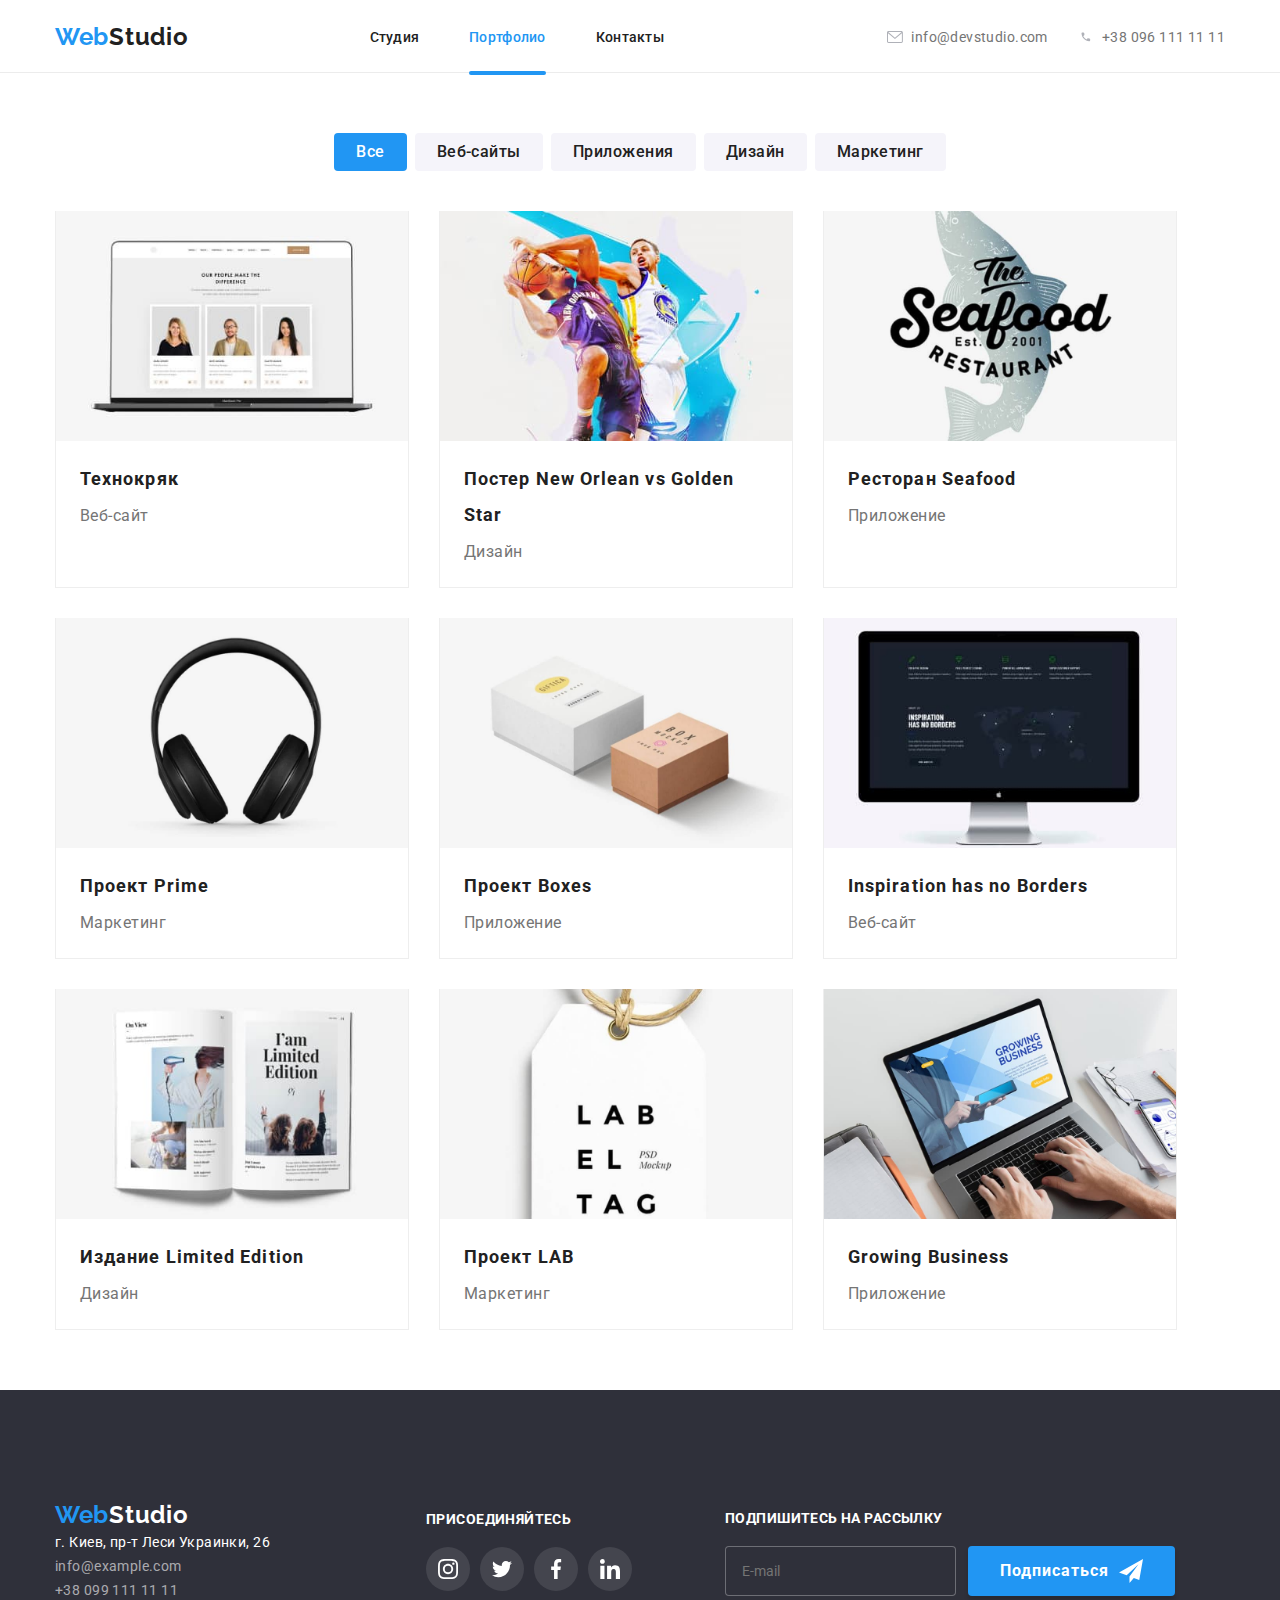
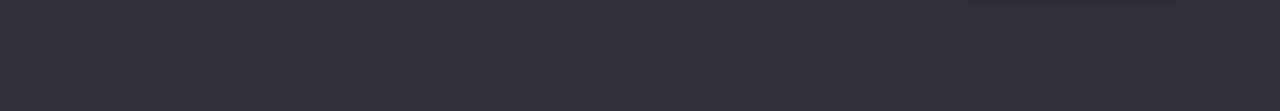
==== commit 2ebec436: "summary" ====
--- a/portfolio.html
+++ b/portfolio.html
@@ -14,6 +14,7 @@
 </head>
 
 <body>
+
 
     <!--хедер-->
     <header class="header">
@@ -31,10 +32,10 @@
                 <div class="menu__mobile" id="menu__mobile" data-menu>
                     <ul class="menu__list list">
                         <li class="menu__point">
-                            <a class="menu__link link" href="index.html">Студия</a>
-                        </li>
-                        <li class="menu__point">
-                            <a class="menu__link link link--current" href="./portfolio.html">Портфолио</a>
+                            <a class="menu__link link link--current" href="index.html">Студия</a>
+                        </li>
+                        <li class="menu__point">
+                            <a class="menu__link link" href="./portfolio.html">Портфолио</a>
                         </li>
                         <li class="menu__point">
                             <a class="menu__link link" href="">Контакты</a>
@@ -67,26 +68,28 @@
                         </li>
                     </ul>
                 </div>
-                <!-- <ul class="navmenu__list list">
-                <li class="navmenu__point"><a class="navmenu__link link link--current" href="index.html">Студия</a></li>
-                <li class="navmenu__point"><a class="navmenu__link link" href="./portfolio.html">Портфолио</a></li>
-                <li class="navmenu__point"><a class="navmenu__link link" href="">Контакты</a></li>
-                </ul> -->
+                <ul class="navmenu__list list">
+                    <li class="navmenu__point"><a class="navmenu__link link" href="index.html">Студия</a></li>
+                    <li class="navmenu__point"><a class="navmenu__link link link--current" href="./portfolio.html">Портфолио</a></li>
+                    <li class="navmenu__point"><a class="navmenu__link link" href="">Контакты</a></li>
+                </ul>
             </nav>
-            <!-- <ul class="header__list list contact">
+            <ul class="header__list list contact">
                 <li class="header__point">
-                    <a class="header__link header__link--icon link" lang="en" href="mailto:info@devstudio.com" target="_blank" rel="noopener norefferal">
-                    <svg class="header__icon icon" width="16" height="12">
-                        <use href="./images/sprite.svg#mail"></use>
-                    </svg>info@devstudio.com</a>
+                    <a class="header__link header__link--icon link" lang="en" href="mailto:info@devstudio.com"
+                        target="_blank" rel="noopener norefferal">
+                        <svg class="header__icon icon" width="16" height="12">
+                            <use href="./images/sprite.svg#mail"></use>
+                        </svg>info@devstudio.com</a>
                 </li>
                 <li class="header__point">
-                    <a class="header__link header__link--icon link" href="tel:+380961111111" target="_blank" rel="noopener norefferal">
-                    <svg class="header__icon icon" width="16" height="12">
-                        <use href="./images/sprite.svg#phone"></use>
-                    </svg>+38 096 111 11 11</a>
+                    <a class="header__link header__link--icon link" href="tel:+380961111111" target="_blank"
+                        rel="noopener norefferal">
+                        <svg class="header__icon icon" width="16" height="12">
+                            <use href="./images/sprite.svg#phone"></use>
+                        </svg>+38 096 111 11 11</a>
                 </li>
-            </ul> -->
+            </ul>
         </div>
     </header>
 
@@ -249,69 +252,74 @@
         </section>
     </main>
 
+
     <!-- Подвал -->
     <footer class="footer">
-        <div class="footer_container container">
-            <div class="footer__address">
-                <a class="logo footer__logo" lang="en" href="/">Web<span class="logo footer__logo--light">Studio</span></a>
-                <address class="footer__contacts">
-                    <ul class="footer___list contacts__list list">
-                        <li class="footer___point contacts__list--point">
-                            <a class="footer__link link" href="https://goo.gl/maps/Ta9KP2Tuc9y4ZhMA9" target="_blank"
-                                rel="noopener noreferrer">
-                                г. Киев, пр-т Леси Украинки, 26
-                            </a>
-                        </li>
-                        <li class="footer___point contacts__list--point">
-                            <a class="footer__link link" href="mailto:info@example.com" target="_blank"
-                                rel="noopener noreferrer">
-                                info@example.com
-                            </a>
-                        </li>
-                        <li class="footer___point contacts__list--point">
-                            <a class="footer__link link" href="tel:+380991111111" target="_blank" rel="noopener noreferrer">
-                                +38 099 111 11 11
+        <div class="footer__container container">
+            <div class="footer__container--tablet">
+                <div class="footer__address">
+                    <a class="logo footer__logo" lang="en" href="/">Web<span
+                            class="logo footer__logo--light">Studio</span></a>
+                    <address class="footer__contacts">
+                        <ul class="footer___list contacts__list list">
+                            <li class="footer___point contacts__list--point">
+                                <a class="footer__link link" href="https://goo.gl/maps/Ta9KP2Tuc9y4ZhMA9" target="_blank"
+                                    rel="noopener noreferrer">
+                                    г. Киев, пр-т Леси Украинки, 26
+                                </a>
+                            </li>
+                            <li class="footer___point contacts__list--point">
+                                <a class="footer__link footer__link--contact link" href="mailto:info@example.com"
+                                    target="_blank" rel="noopener noreferrer">
+                                    info@example.com
+                                </a>
+                            </li>
+                            <li class="footer___point contacts__list--point">
+                                <a class="footer__link footer__link--contact  link" href="tel:+380991111111" target="_blank"
+                                    rel="noopener noreferrer">
+                                    +38 099 111 11 11
+                                </a>
+                            </li>
+                        </ul>
+                    </address>
+                </div>
+                <div class="footer__sl">
+                    <p class="footer__title">присоединяйтесь</p>
+                    <ul class="list footer__social-links">
+                        <li class="footer__point">
+                            <a class="footer__link--icon link" href="https://www.instagram.com/" target="_blank"
+                                rel="noopener norefferel" aria-label="инстаграм">
+                                <svg class="footer__icon icon" width="20" height="20">
+                                    <use href="./images/sprite.svg#instagram"></use>
+                                </svg>
+                            </a>
+                        </li>
+                        <li class="footer__point">
+                            <a class="footer__link--icon footer__link link" href="https://www.twitter.com/" target="_blank"
+                                rel="noopener norefferel" aria-label="твитер">
+                                <svg class="footer__icon icon" width="20" height="20">
+                                    <use href="./images/sprite.svg#twitter"></use>
+                                </svg>
+                            </a>
+                        </li>
+                        <li class="footer__point">
+                            <a class="footer__link--icon footer__link link" href="https://www.facebook.com/" target="_blank"
+                                rel="noopener norefferel" aria-label="фейсбук">
+                                <svg class="footer__icon icon" width="20" height="20">
+                                    <use href="./images/sprite.svg#facebook"></use>
+                                </svg>
+                            </a>
+                        </li>
+                        <li class="footer__point">
+                            <a class="footer__link--icon footer__link link" href="https://www.linkedin.com/" target="_blank"
+                                rel="noopener norefferel" aria-label="линкедин">
+                                <svg class="footer__icon icon" width="20" height="20">
+                                    <use href="./images/sprite.svg#linkedin"></use>
+                                </svg>
                             </a>
                         </li>
                     </ul>
-                </address>
-            </div>
-            <div class="footer__sl">
-                <p class="footer__title">присоединяйтесь</p>
-                <ul class="list footer__social-links">
-                    <li class="footer__point point">
-                        <a class="footer__link--icon link" href="https://www.instagram.com/" target="_blank"
-                            rel="noopener norefferel" aria-label="инстаграм">
-                            <svg class="footer__icon icon" width="20" height="20">
-                                <use href="./images/sprite.svg#instagram"></use>
-                            </svg>
-                        </a>
-                    </li>
-                    <li class="footer__point point">
-                        <a class="footer__link--icon footer__link link" href="https://www.twitter.com/" target="_blank"
-                            rel="noopener norefferel" aria-label="твитер">
-                            <svg class="footer__icon icon" width="20" height="20">
-                                <use href="./images/sprite.svg#twitter"></use>
-                            </svg>
-                        </a>
-                    </li>
-                    <li class="footer__point point">
-                        <a class="footer__link--icon footer__link link" href="https://www.facebook.com/" target="_blank"
-                            rel="noopener norefferel" aria-label="фейсбук">
-                            <svg class="footer__icon icon" width="20" height="20">
-                                <use href="./images/sprite.svg#facebook"></use>
-                            </svg>
-                        </a>
-                    </li>
-                    <li class="footer__point point">
-                        <a class="footer__link--icon footer__link link" href="https://www.linkedin.com/" target="_blank"
-                            rel="noopener norefferel" aria-label="линкедин">
-                            <svg class="footer__icon icon" width="20" height="20">
-                                <use href="./images/sprite.svg#linkedin"></use>
-                            </svg>
-                        </a>
-                    </li>
-                </ul>
+                </div>
             </div>
             <div class="footer__submail">
                 <p class="footer__title">Подпишитесь на рассылку</p>
@@ -322,6 +330,8 @@
             </div>
         </div>
     </footer>
+
+    
 <script src="./js/menu.js"></script>
 </body>
 </html>--- a/css/main.min.css
+++ b/css/main.min.css
@@ -1 +1 @@
-img{display:block;max-width:100%;height:auto}.link,.footer__contacts,.logo,.button{font-style:inherit;font-family:inherit;color:inherit;text-decoration:none;cursor:pointer}.list{list-style:none}ul,li,h1,h2,h3,h4,h5,h6,p,.list{padding:0;margin:0}.visually-hidden{position:absolute;width:1px;height:1px;margin:-1px;border:0;padding:0;white-space:nowrap;clip-path:inset(100%);clip:rect(0 0 0 0);overflow:hidden}body{margin:0;font-family:"Roboto",sans-serif,arial;font-style:normal;font-weight:400;font-size:14px;line-height:1.7142857143;letter-spacing:.03em;color:#757575;background-color:#fff}.button{display:flex;align-items:center;justify-content:center;transition:box-shadow 250ms cubic-bezier(0.4, 0, 0.2, 1),background-color 250ms cubic-bezier(0.4, 0, 0.2, 1);height:50px;box-shadow:0px 4px 4px rgba(0,0,0,.15);border:transparent;border-radius:4px;margin-top:30px;margin-left:auto;margin-right:auto;padding:10px 32px;background-color:#2196f3;font-family:"Roboto",sans-serif,arial;font-style:normal;font-weight:700;font-size:16px;line-height:1.875;letter-spacing:.06em}.button:hover,.button:focus{box-shadow:0px 4px 4px rgba(0,0,0,.15);background-color:#188ce8}.navmenu__button{display:inline-flex;margin:0;padding:0;border:none;background-color:transparent}@media screen and (min-width: 768px){.navmenu__button{display:none}}.navmenu__icon--cross{display:none}.navmenu__button.is-open .navmenu__icon--cross{display:block}.navmenu__button:hover .navmenu__icon--cross,.navmenu__button:focus .navmenu__icon--cross{fill:#2196f3}.navmenu__button.is-open .navmenu__icon--menu{display:none}.navmenu__button:hover .navmenu__icon--menu,.navmenu__button:focus .navmenu__icon--menu{fill:#2196f3}.logo{font-family:"Raleway";font-style:normal;font-weight:700;font-size:24px;line-height:1.1666666667;letter-spacing:.03em;color:#2196f3}.logo__header--dark{color:#212121}.footer__logo{margin-bottom:20px}.footer__logo--light{color:#fff}.header{position:relative;border-bottom:1px solid #ececec}.header__container{padding:15px 16px}.navmenu{display:flex;align-items:center;justify-content:space-between}.menu__mobile{display:none;position:absolute;top:100%;left:0;width:100%;background-color:#fff;padding:40px 48px;font-size:40px}.menu__mobile.is-open{display:block}.menu__point:not(:last-child){margin-bottom:32px}.menu__link{font-style:normal;font-weight:500;font-size:40px;line-height:1.175;letter-spacing:.02em;color:#212121}.menu__link:hover,.menu__link:focus{color:#2196f3}.link--current{color:#2196f3}.menu__list--contacts{margin-top:302px}.menu__link--phone{font-family:"Roboto",sans-serif,arial;font-style:normal;font-weight:500;font-size:34px;line-height:1.1764705882;letter-spacing:.02em;color:#2196f3}.menu__link--email{font-family:"Roboto",sans-serif,arial;font-style:normal;font-weight:500;font-size:24px;line-height:1.1666666667;letter-spacing:.02em;color:#afb1b8}.menu__link--email:hover,.menu__link--email:focus{color:#2196f3}.menu__list--sl{display:flex;margin-top:64px;width:100%}.menu__list--sl .menu__point{margin:0}.menu__link--sl{display:block;font-family:"Roboto",sans-serif,arial;font-style:normal;font-weight:500;font-size:18px;line-height:1.2222222222;letter-spacing:.02em;color:#2196f3}.menu__link--sl::after{content:"";width:0px;height:22px;margin-left:10px;margin-right:10px;border:1px solid rgba(33,33,33,.2);background-image:url("../image/menu-line.svg");background-repeat:no-repeat;background-size:auto;background-position:center}@media screen and (max-width: 768px){.header__list,.navmenu__list{display:none}}.container{min-width:320px;max-width:480px;margin-left:auto;margin-right:auto;padding-left:15px;padding-right:15px}@media screen and (min-width: 480px){.container{width:480px}}@media screen and (min-width: 768px){.container{width:768px}}@media screen and (min-width: 1200px){.container{width:1200px}}.section{padding-top:60px;padding-bottom:60px;text-align:center}.point:not(:last-child){margin-bottom:30px}.title{font-style:normal;font-weight:700;font-size:28px;line-height:1.1785714286;letter-spacing:.03em;margin-bottom:30px;color:#212121}.footer{padding-top:60px;padding-bottom:60px;text-align:center;background-color:#2f303a;color:#fff}.contacts__list--point :not(:last-child){margin-bottom:8px}.footer__link--contact{color:rgba(255,255,255,.6)}.footer__sl{margin-top:60px;margin-bottom:60px}.footer__title{font-style:normal;font-weight:700;font-size:14px;line-height:1.1428571429;letter-spacing:.03em;text-transform:uppercase;margin-bottom:20px}.footer__social-links{display:flex;align-items:none;justify-content:center}.footer__point:not(:last-child){margin-right:10px}.footer__icon{fill:#fff}.footer__link--icon{display:flex;align-items:center;justify-content:center;border-radius:50%;background:rgba(255,255,255,.1);padding:12px}.footer__link--icon:hover,.footer__link--icon:focus{background-color:#2196f3}.footer__input{width:100%;height:50px;padding-left:16px;padding-top:15px;padding-bottom:15px;background-color:#2f303a;color:rgba(255,255,255,.6);border:1px solid rgba(255,255,255,.3);border-radius:4px}.footer__button::after{content:"";display:block;width:24px;height:24px;margin-left:10px;background-image:url("../images/send.svg");background-repeat:no-repeat;background-size:auto;background-position:center}.banner{margin-left:auto;margin-right:auto;padding-left:60px;padding-right:60px;padding-top:118px;padding-bottom:118px;height:400px;max-width:1600px;background-image:linear-gradient(to right, rgba(47, 48, 58, 0.4), rgba(47, 48, 58, 0.4));background-repeat:no-repeat;background-size:cover;background-position:center;width:100%;padding-top:118px;padding-bottom:118px}@media screen and (max-width: 480px){.banner{background-image:url("../images/backgrounds/hero-mobile-1x.jpeg")}}@media screen and (max-width: 480px)and (min-device-pixel-ratio: 2),screen and (max-width: 480px)and (min-resolution: 192dpi),screen and (max-width: 480px)and (min-resolution: 2dppx){.banner{background-image:url("../images/backgrounds/hero-mobile-2x.jpeg")}}@media screen and (min-width: 481px)and (max-width: 768px){.banner{background-image:url("../images/backgrounds/hero-tablet-1x.jpeg")}}@media screen and (min-width: 481px)and (max-width: 768px)and (min-device-pixel-ratio: 2),screen and (min-width: 481px)and (max-width: 768px)and (min-resolution: 192dpi),screen and (min-width: 481px)and (max-width: 768px)and (min-resolution: 2dppx){.banner{background-image:url("../images/backgrounds/hero-tablet-2x.jpeg")}}@media screen and (min-width: 769px){.banner{background-image:url("../images/backgrounds/hero-desktop-1x.jpeg");height:600px}}@media screen and (min-width: 769px)and (min-device-pixel-ratio: 2),screen and (min-width: 769px)and (min-resolution: 192dpi),screen and (min-width: 769px)and (min-resolution: 2dppx){.banner{background-image:url("../images/backgrounds/hero-desktop-2x.jpeg")}}.banner__title{font-style:normal;font-weight:900;font-size:26px;line-height:1.6153846154;letter-spacing:.06em;text-align:center;text-transform:uppercase;color:#fff;text-shadow:0px 4px 4px rgba(0,0,0,.25)}.banner__button{color:#fff}.features__icon--box{margin-bottom:30px}.features__title{font-style:normal;font-weight:700;font-size:14px;line-height:1.1428571429;letter-spacing:.03em;margin-bottom:10px;text-transform:uppercase;color:#212121}.features__text{font-style:normal;font-weight:400;font-size:14px;line-height:1.7142857143;letter-spacing:.03em;text-align:left}@media screen and (max-width: 1199px){.wedoing__section{display:none}}.team__section{background-color:#f5f4fa}.team__point{background-color:#fff;box-shadow:0px 1px 3px rgba(0,0,0,.12),0px 1px 1px rgba(0,0,0,.14),0px 2px 1px rgba(0,0,0,.2);border-radius:0px 0px 4px 4px}.image{margin-left:auto;margin-right:auto;width:450px}.team__box{padding-top:30px;padding-bottom:24px}.team__title--box{margin-bottom:10px;font-style:normal;font-weight:500;font-size:16px;line-height:1.1875;letter-spacing:.03em;color:#212121}.team__list--sl{display:flex;align-items:center;justify-content:center;margin-top:16px}.team__point--sl:not(:last-child){margin-right:10px}.team__icon-link{display:flex;align-items:center;justify-content:center;padding:12px;transition:background-color 250ms cubic-bezier(0.4, 0, 0.2, 1);width:44px;height:44px;border-radius:50%}.team__icon-link:hover,.team__icon-link:focus{background-color:#2196f3}.team__icon--sl{fill:#afb1b8;transition:fill 250ms cubic-bezier(0.4, 0, 0.2, 1)}.team__icon--sl:focus,.team__icon--sl:hover{fill:#fff}.team__icon-link:hover .team__icon--sl,.team__icon-link:focus .team__icon--sl{fill:#fff}.clients__list{display:flex;align-items:center;justify-content:center;flex-wrap:wrap;row-gap:30px;column-gap:30px}.clients__link{display:flex;align-items:center;justify-content:center;flex-basis:calc(100% - 15px);border:1px solid #afb1b8;border-radius:4px;color:#afb1b8;height:92px;width:210px;transition:border-color 250ms cubic-bezier(0.4, 0, 0.2, 1)}.clients__link:hover,.clients__link:focus{border-color:#2196f3}.clients__icon{fill:#afb1b8}.clients__link:hover .clients__icon,.clients__link:focus .clients__icon{fill:#2196f3}.portfolio__container{padding-top:60px;padding-bottom:60px}.filtrs__list{display:flex;flex-wrap:wrap;margin-bottom:25px}.filtrs__point{margin-bottom:15px}.filtrs__point:not(:last-child){margin-right:8px}.filtrs__link{transition:background-color 250ms cubic-bezier(0.4, 0, 0.2, 1),box-shadow 250ms cubic-bezier(0.4, 0, 0.2, 1),color 250ms cubic-bezier(0.4, 0, 0.2, 1);padding:6px 22px;background:#f5f4fa;border-radius:4px;border:transparent;font-style:normal;font-weight:500;font-size:16px;line-height:1.625;letter-spacing:.03em;color:#212121}.filtrs__link:active,.filtrs__link:focus,.filtrs__link:hover{background-color:#2196f3;color:#fff;box-shadow:0px 3px 1px rgba(0,0,0,.1),0px 1px 2px rgba(0,0,0,.08),0px 2px 2px rgba(0,0,0,.12)}.link__current--btn{background-color:#2196f3;color:#fff}.portfolio__point{margin-right:30px;margin-bottom:30px;width:370px;background-color:#fff;transition:box-shadow 250ms cubic-bezier(0.4, 0, 0.2, 1)}.portfolio__point:hover,.portfolio__point:focus{box-shadow:0px 1px 1px rgba(0,0,0,.12),0px 4px 4px rgba(0,0,0,.06),1px 4px 6px rgba(0,0,0,.16)}.portfolio__img--overlay{position:relative;overflow:hidden;width:370px;height:294px}.portfolio__overlay{position:absolute;top:0;left:0;transform:translateY(100%);transition:transform 250ms cubic-bezier(0.4, 0, 0.2, 1);width:100%;height:100%;padding:63px 24px;background-color:rgba(33,150,243,.9);opacity:0}.portfolio__point:hover .portfolio__overlay,.portfolio__point:focus .portfolio__overlay{transform:translateY(0%);opacity:1}.portfolio__overlay:nth-last-child(3n+1){margin-right:0}.portfolio__overlay:nth-last-child(-n+3){margin-bottom:0}.portfolio__text--overlay{font-style:normal;font-weight:400;font-size:18px;line-height:1.5555555556;letter-spacing:.03em;color:#fff}.portfolio__title{font-style:normal;font-weight:bold;font-size:18px;line-height:2;letter-spacing:.06em;color:#212121}.portfolio__text{margin-top:4px;font-style:normal;font-weight:400;font-size:16px;line-height:1.875;letter-spacing:.03em;color:#757575}.portfolio__caption{padding-top:20px;padding-left:24px;padding-bottom:20px;padding-right:24px;border-left:1px solid #eee;border-right:1px solid #eee;border-bottom:1px solid #eee}.backdrop{position:fixed;top:0;left:0;width:100%;height:100%;padding:93px 15px;background-color:rgba(0,0,0,.2);opacity:1;overflow-y:scroll}.backdrop.is-hidden{display:none}.modal{position:relative;padding:8px;background-color:#fff}.modal__button{position:relative;display:block;margin-left:auto;width:30px;height:30px;background-color:#fff;border:1px solid rgba(0,0,0,.1);border-radius:50%}.modal__icon--close{position:absolute;top:30%;right:30%;transition:fill 250ms cubic-bezier(0.4, 0, 0.2, 1);width:11px;height:11px;fill:#000}.modal__button:hover .modal__icon--close,.modal__button:focus .modal__icon--close{fill:#2196f3}.modal__icon:hover,.modal__icon:focus{fill:#2196f3}.modal__container{padding:32px;padding-top:0px}.modal__field{position:relative;display:flex;flex-direction:column;margin-bottom:10px}.modal__title{margin-bottom:12px;width:100%;font-style:normal;font-weight:bold;font-size:20px;line-height:1.15;letter-spacing:.03em;text-align:center;color:#212121}.modal__label{font-style:normal;font-weight:400;font-size:12px;line-height:1.25;letter-spacing:.01em;color:#757575}.modal__input{transition:border 250ms cubic-bezier(0.4, 0, 0.2, 1);padding-left:40px;padding-top:10px;padding-bottom:10px;height:40px;border:1px solid rgba(33,33,33,.2);box-sizing:border-box;border-radius:4px;outline:none;font-style:normal;font-weight:400;font-size:12px;line-height:1.1666666667;letter-spacing:.01em;color:rgba(117,117,117,.5);cursor:pointer}.modal__input:hover{border:1px solid #2196f3}.modal__input--comment{display:block;resize:none;padding-left:16px;margin-bottom:0;height:120px;color:#757575}.modal__label--policy{display:flex;align-items:center;justify-content:center;margin-top:20px;font-style:normal;font-weight:400;font-size:14px;line-height:1.7142857143;letter-spacing:.03em;color:#757575}.modal__link{display:inline-block;color:#2196f3;text-decoration:underline}.modal__icon--check{transition:border 250ms cubic-bezier(0.4, 0, 0.2, 1),background-color 250ms cubic-bezier(0.4, 0, 0.2, 1),background-image 250ms cubic-bezier(0.4, 0, 0.2, 1);display:flex;align-items:center;justify-content:center;width:16px;height:15px;margin-right:8px;border:2px solid #212121;border-radius:4px}.modal__check:checked+.modal__icon--check{border:transparent;background-color:#2196f3;background-image:url("../images/icon-check.svg");background-repeat:no-repeat}.button__feedback{color:#fff}.modal__icon{position:absolute;transition:fill 250ms cubic-bezier(0.4, 0, 0.2, 1);left:12px;top:0;transform:translateY(100%);fill:#212121}.modal__field:hover .modal__icon{fill:#2196f3}/*# sourceMappingURL=main.min.css.map */+img{display:block;max-width:100%;height:auto}.link,.footer__contacts,.logo,.button{font-style:inherit;font-family:inherit;color:inherit;text-decoration:none;cursor:pointer}.list{list-style:none}ul,li,h1,h2,h3,h4,h5,h6,p,.list{padding:0;margin:0}.visually-hidden{position:absolute;width:1px;height:1px;margin:-1px;border:0;padding:0;white-space:nowrap;clip-path:inset(100%);clip:rect(0 0 0 0);overflow:hidden}body{margin:0;font-family:"Roboto",sans-serif,arial;font-style:normal;font-weight:400;font-size:14px;line-height:1.7142857143;letter-spacing:.03em;color:#757575;background-color:#fff}.button{display:flex;align-items:center;justify-content:center;transition:box-shadow 250ms cubic-bezier(0.4, 0, 0.2, 1),background-color 250ms cubic-bezier(0.4, 0, 0.2, 1);height:50px;box-shadow:0px 4px 4px rgba(0,0,0,.15);border:transparent;border-radius:4px;margin-top:30px;margin-left:auto;margin-right:auto;padding:10px 32px;background-color:#2196f3;font-family:"Roboto",sans-serif,arial;font-style:normal;font-weight:700;font-size:16px;line-height:1.875;letter-spacing:.06em}.button:hover,.button:focus{box-shadow:0px 4px 4px rgba(0,0,0,.15);background-color:#188ce8}.navmenu__button{display:inline-flex;margin:0;padding:0;border:none;background-color:transparent}@media screen and (min-width: 768px){.navmenu__button{display:none}}.navmenu__icon--cross{display:none}.navmenu__button.is-open .navmenu__icon--cross{display:block}.navmenu__button:hover .navmenu__icon--cross,.navmenu__button:focus .navmenu__icon--cross{fill:#2196f3}.navmenu__button.is-open .navmenu__icon--menu{display:none}.navmenu__button:hover .navmenu__icon--menu,.navmenu__button:focus .navmenu__icon--menu{fill:#2196f3}.logo{font-family:"Raleway";font-style:normal;font-weight:700;font-size:24px;line-height:1.1666666667;letter-spacing:.03em;color:#2196f3}@media screen and (min-width: 768px){.logo__header{margin-right:88px}}.logo__header--dark{color:#212121}.footer__logo{margin-bottom:20px}.footer__logo--light{color:#fff}.header{position:relative;border-bottom:1px solid #ececec}.header__container{padding-left:15px;padding-right:15px}@media screen and (min-width: 768px){.header__container{display:flex;padding-top:23px;padding-bottom:21px}}.navmenu{display:flex;align-items:center;justify-content:center}@media screen and (max-width: 1199px){.navmenu{justify-content:space-between}}@media screen and (min-width: 768px){.navmenu__button{display:none}}.menu__mobile{display:none;position:absolute;top:100%;left:0;z-index:1;width:100%;background-color:#fff;padding:40px 48px;font-size:40px}.menu__mobile.is-open{display:block}.menu__point:not(:last-child){margin-bottom:32px}.menu__link{font-style:normal;font-weight:500;font-size:40px;line-height:1.175;letter-spacing:.02em;color:#212121}.menu__link:hover,.menu__link:focus{color:#2196f3}.menu__list--contacts{margin-top:302px}.menu__link--phone{font-family:"Roboto",sans-serif,arial;font-style:normal;font-weight:500;font-size:34px;line-height:1.1764705882;letter-spacing:.02em;color:#2196f3}.menu__link--email{font-family:"Roboto",sans-serif,arial;font-style:normal;font-weight:500;font-size:24px;line-height:1.1666666667;letter-spacing:.02em;color:#afb1b8}.menu__link--email:hover,.menu__link--email:focus{color:#2196f3}.menu__list--sl{display:flex;margin-top:64px;width:100%}.menu__list--sl .menu__point{margin:0}.menu__link--sl{display:block;font-family:"Roboto",sans-serif,arial;font-style:normal;font-weight:500;font-size:18px;line-height:1.2222222222;letter-spacing:.02em;color:#2196f3}.menu__link--sl::after{content:"";width:0px;height:22px;margin-left:10px;margin-right:10px;border:1px solid rgba(33,33,33,.2);background-image:url("../image/menu-line.svg");background-repeat:no-repeat;background-size:auto;background-position:center}@media screen and (max-width: 767px){.header__list,.navmenu__list{display:none}}@media screen and (min-width: 768px){.navmenu__list{display:flex;align-items:center;justify-content:center}}@media screen and (min-width: 768px)and (max-width: 1199px){.navmenu__list{margin-right:84px}}@media screen and (min-width: 1200px){.navmenu__list{margin-left:93px}}@media screen and (min-width: 768px){.navmenu__link{position:relative;padding-top:30px;padding-bottom:30px;font-style:normal;font-weight:500;font-size:14px;line-height:1.1428571429;letter-spacing:.02em;color:#212121}.navmenu__link:hover,.navmenu__link:focus{color:#2196f3}}@media screen and (min-width: 768px){.header__list{margin-left:auto}}@media screen and (min-width: 1200px){.header__list{display:flex;align-items:center;justify-content:center;margin-left:auto}}@media screen and (min-width: 768px){.navmenu__point:not(:last-child){margin-right:50px}}@media screen and (min-width: 768px)and (max-width: 1199px){.header__point:not(:last-child){margin-bottom:10px}}@media screen and (min-width: 1200px){.header__point:not(:last-child){margin-right:30px}}@media screen and (min-width: 768px)and (max-width: 1199px){.header__link{font-style:normal;font-weight:500;font-size:12px;line-height:1.1666666667;letter-spacing:.02em}}@media screen and (min-width: 768px){.header__link{display:flex;align-items:center;justify-content:flex-start}.header__link:focus,.header__link:hover{color:#2196f3}}.header__icon{fill:#afb1b8}@media screen and (min-width: 768px){.header__icon{margin-right:8px}.header__icon:hover,.header__icon:focus,.header__link:focus .header__icon,.header__link:hover .header__icon{fill:#2196f3}}.link--current{color:#2196f3}@media screen and (min-width: 768px){.link--current{width:100%}.link--current::after{content:"";position:absolute;bottom:0;display:block;width:100%;height:4px;background-color:#2196f3;border-radius:2px}}.container{min-width:320px;margin-left:auto;margin-right:auto;padding-left:15px;padding-right:15px}@media screen and (min-width: 480px){.container{width:480px}}@media screen and (min-width: 768px){.container{width:768px}}@media screen and (min-width: 1200px){.container{width:1200px}}.section{padding-top:60px;padding-bottom:60px;text-align:center}@media screen and (max-width: 767px){.point:not(:last-child){margin-bottom:30px}}.title{font-style:normal;font-weight:700;font-size:28px;line-height:1.1785714286;letter-spacing:.03em;margin-bottom:30px;color:#212121}.footer{padding-top:60px;padding-bottom:60px;text-align:center;background-color:#2f303a;color:#fff}@media screen and (min-width: 1200px){.footer__container{display:flex;align-items:baseline}}@media screen and (min-width: 768px){.footer__container--tablet{display:flex;align-items:center;justify-content:center}}@media screen and (min-width: 768px)and (max-width: 1199px){.footer__address{margin-right:165px}}@media screen and (min-width: 1200px){.footer__address{margin-right:156px;text-align:left}}.contacts__list--point :not(:last-child){margin-bottom:8px}@media screen and (min-width: 1200px){.contacts__list--point :not(:last-child){margin-bottom:9px}}.footer__link--contact{color:rgba(255,255,255,.6)}.footer__sl{margin-top:60px;margin-bottom:60px}.footer__title{font-style:normal;font-weight:700;font-size:14px;line-height:1.1428571429;letter-spacing:.03em;text-transform:uppercase;margin-bottom:20px}@media screen and (min-width: 1200px){.footer__title{text-align:left}}.footer__social-links{display:flex;align-items:none;justify-content:center}.footer__point:not(:last-child){margin-right:10px}.footer__icon{fill:#fff}.footer__link--icon{display:flex;align-items:center;justify-content:center;border-radius:50%;background:rgba(255,255,255,.1);padding:12px}.footer__link--icon:hover,.footer__link--icon:focus{background-color:#2196f3}@media screen and (min-width: 768px){.footer__submail{width:450px;margin-left:auto;margin-right:auto;margin-top:60px}}@media screen and (min-width: 1200px){.footer__submail{margin-left:93px}}@media screen and (min-width: 1200px){.footer__form{display:flex;align-items:center;justify-content:center}}.footer__input{width:100%;height:50px;padding-left:16px;padding-top:15px;padding-bottom:15px;background-color:#2f303a;color:rgba(255,255,255,.6);border:1px solid rgba(255,255,255,.3);border-radius:4px}@media screen and (min-width: 1200px){.footer__input{display:flex;margin-right:12px}}.footer__button::after{content:"";display:block;width:24px;height:24px;margin-left:10px;background-image:url("../images/send.svg");background-repeat:no-repeat;background-size:auto;background-position:center}@media screen and (min-width: 1200px){.footer__button{margin-top:0}}.banner{padding-left:60px;padding-right:60px;padding-top:118px;padding-bottom:118px;height:400px;max-width:1600px;background-image:linear-gradient(to right, rgba(47, 48, 58, 0.4), rgba(47, 48, 58, 0.4));background-repeat:no-repeat;background-size:cover;background-position:center;width:100%;padding-top:118px;padding-bottom:118px}@media screen and (max-width: 767px){.banner{background-image:url("../images/backgrounds/hero-mobile-1x.jpeg")}}@media screen and (max-width: 767px)and (min-device-pixel-ratio: 2),screen and (max-width: 767px)and (min-resolution: 192dpi),screen and (max-width: 767px)and (min-resolution: 2dppx){.banner{background-image:url("../images/backgrounds/hero-mobile-2x.jpeg")}}@media screen and (min-width: 768px)and (max-width: 1199px){.banner{background-image:url("../images/backgrounds/hero-tablet-1x.jpeg")}}@media screen and (min-width: 768px)and (max-width: 1199px)and (min-device-pixel-ratio: 2),screen and (min-width: 768px)and (max-width: 1199px)and (min-resolution: 192dpi),screen and (min-width: 768px)and (max-width: 1199px)and (min-resolution: 2dppx){.banner{background-image:url("../images/backgrounds/hero-tablet-2x.jpeg")}}@media screen and (min-width: 1200px){.banner{background-image:url("../images/backgrounds/hero-desktop-1x.jpeg");height:600px;padding:450px;padding-top:200px;padding-bottom:280px}}@media screen and (min-width: 1200px)and (min-device-pixel-ratio: 2),screen and (min-width: 1200px)and (min-resolution: 192dpi),screen and (min-width: 1200px)and (min-resolution: 2dppx){.banner{background-image:url("../images/backgrounds/hero-desktop-2x.jpeg")}}.banner__title{font-style:normal;font-weight:900;font-size:26px;line-height:1.6153846154;letter-spacing:.06em;text-align:center;text-transform:uppercase;color:#fff;text-shadow:0px 4px 4px rgba(0,0,0,.25)}@media screen and (min-width: 1200px){.banner__title{margin:auto}}.banner__button{color:#fff}@media screen and (min-width: 768px){.features__list{display:flex}}@media screen and (min-width: 768px)and (max-width: 1199px){.features__list{flex-wrap:wrap;row-gap:30px;column-gap:30px;flex-basis:calc(100% - 15px)}}@media screen and (min-width: 768px)and (max-width: 1199px){.features__point{width:354px}}@media screen and (min-width: 1200px){.features__point{width:270px}.features__point:not(:last-child){margin-right:30px}}.features__icon--box{margin-bottom:30px;padding:25px;background-color:#f5f4fa}.features__title{font-style:normal;font-weight:700;font-size:14px;line-height:1.1428571429;letter-spacing:.03em;margin-bottom:10px;text-transform:uppercase;color:#212121}@media screen and (min-width: 768px){.features__title{text-align:left}}.features__text{font-style:normal;font-weight:400;font-size:14px;line-height:1.7142857143;letter-spacing:.03em;text-align:left}.wedoing__section{padding-top:0}@media screen and (max-width: 1199px){.wedoing__section{display:none}}@media screen and (min-width: 1200px){.wedoing__list{display:flex}.wedoing__point{position:relative;width:370px}.wedoing__point:not(:last-child){margin-right:30px}.wedoing__thumb{position:absolute;bottom:0;width:100%;padding:27px;background:rgba(47,48,58,.8)}.wedoing__text-image{font-style:normal;font-weight:400;font-size:14px;line-height:1.7142857143;letter-spacing:.03em;text-align:center;text-transform:uppercase;color:#fff}}.team__section{background-color:#f5f4fa}@media screen and (min-width: 768px){.team__list{display:flex}}@media screen and (min-width: 768px)and (max-width: 1199px){.team__list{flex-wrap:wrap;row-gap:30px;column-gap:30px;flex-basis:calc(100% - 15px)}}.team__point{background-color:#fff;box-shadow:0px 1px 3px rgba(0,0,0,.12),0px 1px 1px rgba(0,0,0,.14),0px 2px 1px rgba(0,0,0,.2);border-radius:0px 0px 4px 4px}@media screen and (min-width: 768px)and (max-width: 1199px){.team__point{min-height:536px;width:354px}}@media screen and (min-width: 1200px){.team__point{width:270px;min-height:428px}.team__point:not(:last-child){margin-right:30px}}.image{margin-left:auto;margin-right:auto;width:450px}.team__box{padding-top:30px;padding-bottom:24px}.team__title--box{margin-bottom:10px;font-style:normal;font-weight:500;font-size:16px;line-height:1.1875;letter-spacing:.03em;color:#212121}.team__list--sl{display:flex;align-items:center;justify-content:center;margin-top:16px}.team__point--sl:not(:last-child){margin-right:10px}.team__icon-link{display:flex;align-items:center;justify-content:center;padding:12px;transition:background-color 250ms cubic-bezier(0.4, 0, 0.2, 1);width:44px;height:44px;border-radius:50%}.team__icon-link:hover,.team__icon-link:focus{background-color:#2196f3}.team__icon--sl{fill:#afb1b8;transition:fill 250ms cubic-bezier(0.4, 0, 0.2, 1)}.team__icon--sl:focus,.team__icon--sl:hover{fill:#fff}.team__icon-link:hover .team__icon--sl,.team__icon-link:focus .team__icon--sl{fill:#fff}.clients__list{display:flex;align-items:center;justify-content:center}@media screen and (max-width: 1199px){.clients__list{flex-wrap:wrap;row-gap:30px;column-gap:30px}}.clients__point:not(:last-child){margin-right:30px}.clients__link{display:flex;align-items:center;justify-content:center;flex-basis:calc(100% - 15px);border:1px solid #afb1b8;border-radius:4px;color:#afb1b8;height:92px;width:170px;transition:border-color 250ms cubic-bezier(0.4, 0, 0.2, 1)}@media screen and (max-width: 1199px){.clients__link{width:210px}}.clients__link:hover,.clients__link:focus{border-color:#2196f3}.clients__icon{fill:#afb1b8}.clients__link:hover .clients__icon,.clients__link:focus .clients__icon{fill:#2196f3}.portfolio__container{padding-top:60px;padding-bottom:60px}.filtrs__list{display:flex;flex-wrap:wrap;margin-bottom:25px}@media screen and (min-width: 768px){.filtrs__list{justify-content:center}}.filtrs__point{margin-bottom:15px}.filtrs__point:not(:last-child){margin-right:8px}.filtrs__link{transition:background-color 250ms cubic-bezier(0.4, 0, 0.2, 1),box-shadow 250ms cubic-bezier(0.4, 0, 0.2, 1),color 250ms cubic-bezier(0.4, 0, 0.2, 1);padding:6px 22px;background:#f5f4fa;border-radius:4px;border:transparent;font-style:normal;font-weight:500;font-size:16px;line-height:1.625;letter-spacing:.03em;color:#212121}.filtrs__link:active,.filtrs__link:focus,.filtrs__link:hover{background-color:#2196f3;color:#fff;box-shadow:0px 3px 1px rgba(0,0,0,.1),0px 1px 2px rgba(0,0,0,.08),0px 2px 2px rgba(0,0,0,.12)}.link__current--btn{background-color:#2196f3;color:#fff}@media screen and (min-width: 768px){.portfolio__list{display:flex;flex-wrap:wrap;row-gap:30px;column-gap:30px;flex-basis:calc(100% - 15px)}}.portfolio__point{background-color:#fff;transition:box-shadow 250ms cubic-bezier(0.4, 0, 0.2, 1);border-left:1px solid #eee;border-right:1px solid #eee;border-bottom:1px solid #eee}@media screen and (max-width: 767px){.portfolio__point{margin-right:30px;margin-bottom:30px;width:370px}}@media screen and (min-width: 768px){.portfolio__point{width:354px}}.portfolio__point:hover,.portfolio__point:focus{box-shadow:0px 1px 1px rgba(0,0,0,.12),0px 4px 4px rgba(0,0,0,.06),1px 4px 6px rgba(0,0,0,.16)}.portfolio__img--overlay{position:relative;overflow:hidden;width:100%}.portfolio__overlay{position:absolute;top:0;left:0;transform:translateY(100%);transition:transform 250ms cubic-bezier(0.4, 0, 0.2, 1);width:100%;padding:63px 24px;background-color:rgba(33,150,243,.9);opacity:0}.portfolio__point:hover .portfolio__overlay,.portfolio__point:focus .portfolio__overlay{transform:translateY(0%);opacity:1}.portfolio__overlay:nth-last-child(3n+1){margin-right:0}.portfolio__overlay:nth-last-child(-n+3){margin-bottom:0}.portfolio__text--overlay{font-style:normal;font-weight:400;font-size:18px;line-height:1.5555555556;letter-spacing:.03em;color:#fff}.portfolio__title{font-style:normal;font-weight:bold;font-size:18px;line-height:2;letter-spacing:.06em;color:#212121}.portfolio__text{margin-top:4px;font-style:normal;font-weight:400;font-size:16px;line-height:1.875;letter-spacing:.03em;color:#757575}.portfolio__caption{padding-top:20px;padding-left:24px;padding-bottom:20px;padding-right:24px}.backdrop{position:fixed;top:0;left:0;width:100%;height:100%;padding:93px 15px;background-color:rgba(0,0,0,.2);opacity:1;overflow-y:scroll}.backdrop.is-hidden{display:none}.modal{position:relative;padding:8px;background-color:#fff}@media screen and (min-width: 768px){.modal{width:450px;min-height:609px;margin-left:auto;margin-right:auto}}.modal__button{position:relative;display:block;margin-left:auto;width:30px;height:30px;background-color:#fff;border:1px solid rgba(0,0,0,.1);border-radius:50%}.modal__icon--close{position:absolute;top:30%;right:30%;transition:fill 250ms cubic-bezier(0.4, 0, 0.2, 1);width:11px;height:11px;fill:#000}.modal__button:hover .modal__icon--close,.modal__button:focus .modal__icon--close{fill:#2196f3}.modal__icon:hover,.modal__icon:focus{fill:#2196f3}.modal__container{padding:32px;padding-top:0px}.modal__field{position:relative;display:flex;flex-direction:column;margin-bottom:10px}.modal__title{margin-bottom:12px;width:100%;font-style:normal;font-weight:bold;font-size:20px;line-height:1.15;letter-spacing:.03em;text-align:center;color:#212121}.modal__label{font-style:normal;font-weight:400;font-size:12px;line-height:1.25;letter-spacing:.01em;color:#757575}.modal__input{transition:border 250ms cubic-bezier(0.4, 0, 0.2, 1);padding-left:40px;padding-top:10px;padding-bottom:10px;height:40px;border:1px solid rgba(33,33,33,.2);box-sizing:border-box;border-radius:4px;outline:none;font-style:normal;font-weight:400;font-size:12px;line-height:1.1666666667;letter-spacing:.01em;color:rgba(117,117,117,.5);cursor:pointer}.modal__input:hover{border:1px solid #2196f3}.modal__input--comment{display:block;resize:none;padding-left:16px;margin-bottom:0;height:120px;color:#757575}.modal__label--policy{display:flex;align-items:center;justify-content:center;margin-top:20px;font-style:normal;font-weight:400;font-size:14px;line-height:1.7142857143;letter-spacing:.03em;color:#757575}@media screen and (min-width: 768px){.modal__label--policy{font-style:normal;font-weight:400;font-size:12px;line-height:1.1666666667;letter-spacing:.03em}}.modal__link{display:inline-block;color:#2196f3;text-decoration:underline}.modal__icon--check{transition:border 250ms cubic-bezier(0.4, 0, 0.2, 1),background-color 250ms cubic-bezier(0.4, 0, 0.2, 1),background-image 250ms cubic-bezier(0.4, 0, 0.2, 1);display:flex;align-items:center;justify-content:center;width:16px;height:15px;margin-right:8px;border:2px solid #212121;border-radius:4px}.modal__check:checked+.modal__icon--check{border:transparent;background-color:#2196f3;background-image:url("../images/icon-check.svg");background-repeat:no-repeat}.button__feedback{color:#fff}.modal__icon{position:absolute;transition:fill 250ms cubic-bezier(0.4, 0, 0.2, 1);left:12px;top:0;transform:translateY(100%);fill:#212121}.modal__field:hover .modal__icon{fill:#2196f3}/*# sourceMappingURL=main.min.css.map */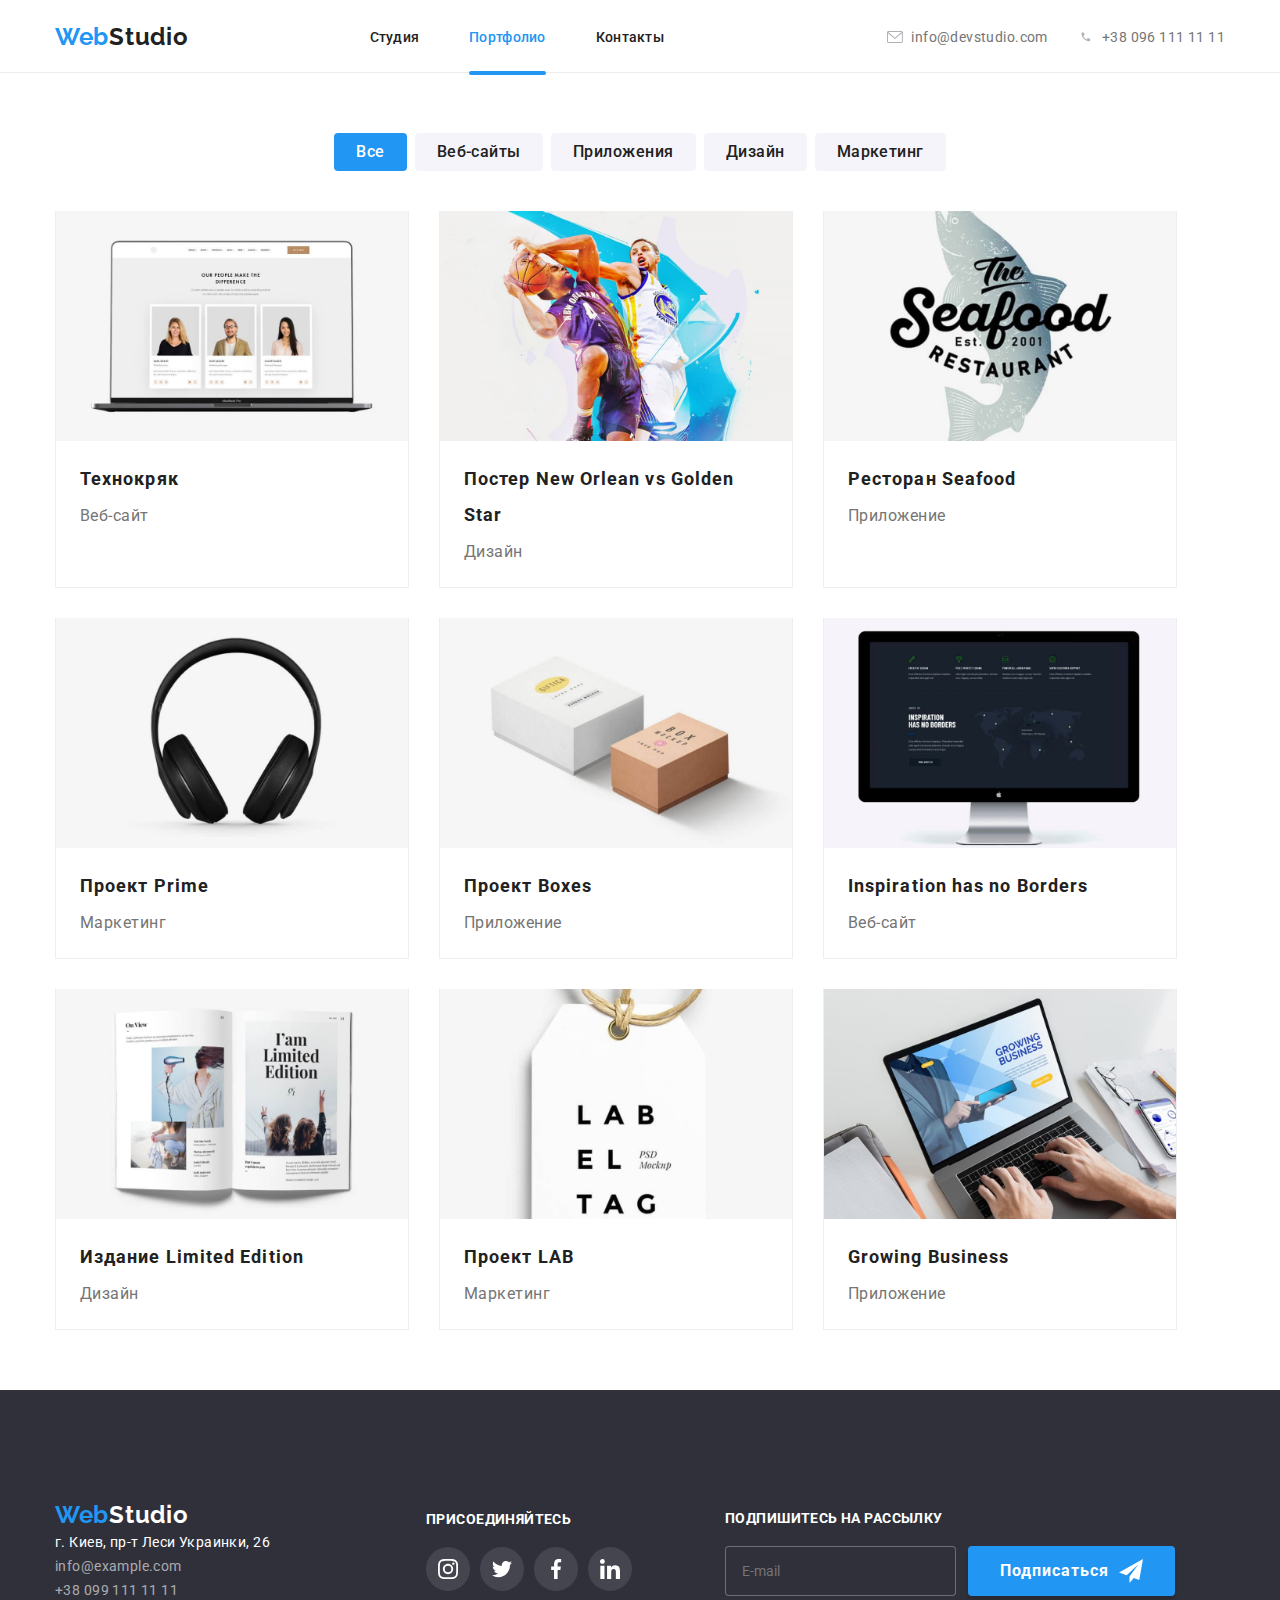
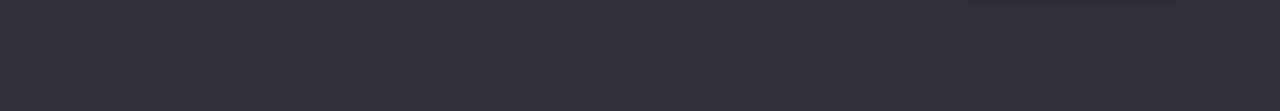
==== commit 9d5e6e11: "update 900w in portfolio" ====
--- a/portfolio.html
+++ b/portfolio.html
@@ -32,10 +32,10 @@
                 <div class="menu__mobile" id="menu__mobile" data-menu>
                     <ul class="menu__list list">
                         <li class="menu__point">
-                            <a class="menu__link link link--current" href="index.html">Студия</a>
-                        </li>
-                        <li class="menu__point">
-                            <a class="menu__link link" href="./portfolio.html">Портфолио</a>
+                            <a class="menu__link link" href="index.html">Студия</a>
+                        </li>
+                        <li class="menu__point">
+                            <a class="menu__link link link--current" href="./portfolio.html">Портфолио</a>
                         </li>
                         <li class="menu__point">
                             <a class="menu__link link" href="">Контакты</a>
@@ -116,7 +116,7 @@
                     <li class="portfolio__point point">
                             <a class="portfolio__list--link link" href="#" target="_blank" rel="noopener norefferal">
                                 <div class="portfolio__img--overlay">
-                                    <img class="portfolio__image image" srcset="./images/portfolio/technokryac-1x.jpeg 450w, ./images/portfolio/technokryac-2x.j 900wpeg" src="./images/portfolio/technokryac.jpeg" alt="Технокряк" 
+                                    <img class="portfolio__image image" srcset="./images/portfolio/technokryac-1x.jpeg 450w, ./images/portfolio/technokryac-2x.jpeg 900w" src="./images/portfolio/technokryac.jpeg" alt="Технокряк" 
                                     sizes="(min-width: 1200px )33wh, (min-width: 768px)50wh, 100wh">                            
                                     <div class="portfolio__overlay">
                                         <p class="portfolio__text--overlay">Технокряк это современная площадка распространения коронавируса.Компании используют эту платформу для цифрового шпионажа и атак на защищённые сервера конкурентов.</p>
@@ -131,7 +131,7 @@
                     <li class="portfolio__point point">
                             <a class="portfolio__list--link link" href="#" target="_blank" rel="noopener norefferal">
                             <div class="portfolio__img--overlay">
-                                <img class="portfolio__image image" srcset="./images/portfolio/new-orlean-1x.jpeg 450w, ./images/portfolio/new-orlean-2x.jp 900weg" src="./images/portfolio/new-orlean.jpeg" alt="Новый Орлен постер" 
+                                <img class="portfolio__image image" srcset="./images/portfolio/new-orlean-1x.jpeg 450w, ./images/portfolio/new-orlean-2x.jpeg 900w" src="./images/portfolio/new-orlean.jpeg" alt="Новый Орлен постер" 
                                 sizes="(min-width: 1200px )33wh, (min-width: 768px)50wh, 100wh">
                                 <div class="portfolio__overlay">
                                     <p class="portfolio__text--overlay">Технокряк это современная площадка распространения коронавируса. Компании используют эту платформу для цифрового шпионажа и атак на защищённые сервера конкурентов.</p>
@@ -146,7 +146,7 @@
                     <li class="portfolio__point point">
                             <a class="portfolio__list--link link" href="#" target="_blank" rel="noopener norefferal">     
                             <div class="portfolio__img--overlay">
-                                <img class="portfolio__image image" srcset="./images/portfolio/seafood-1x.jpeg 450w, ./images/portfolio/seafood-2x.jpeg" 900w src="./images/portfolio/seafood.jpeg" alt="Морская еда" 
+                                <img class="portfolio__image image" srcset="./images/portfolio/seafood-1x.jpeg 450w, ./images/portfolio/seafood-2x.jpeg 900w" src="./images/portfolio/seafood.jpeg" alt="Морская еда" 
                                 sizes="(min-width: 1200px )33wh, (min-width: 768px)50wh, 100wh">
                                 <div class="portfolio__overlay">
                                     <p class="portfolio__text--overlay">Технокряк это современная площадка распространения коронавируса. Компании используют эту платформу для цифрового шпионажа и атак на защищённые сервера конкурентов.</p>
@@ -161,7 +161,7 @@
                     <li class="portfolio__point point">
                             <a class="portfolio__list--link link" href="#" target="_blank" rel="noopener norefferal">     
                             <div class="portfolio__img--overlay">
-                                <img class="portfolio__image image" srcset="./images/portfolio/prime-1x.jpeg 450w, ./images/portfolio/prime-2x.jpeg "  900wsrc="./images/portfolio/prime.jpeg" alt="Первый" 
+                                <img class="portfolio__image image" srcset="./images/portfolio/prime-1x.jpeg 450w, ./images/portfolio/prime-2x.jpeg 900w" src="./images/portfolio/prime.jpeg" alt="Первый" 
                                 sizes="(min-width: 1200px )33wh, (min-width: 768px)50wh, 100wh">
                                 <div class="portfolio__overlay">
                                     <p class="portfolio__text--overlay">Технокряк это современная площадка распространения коронавируса. Компании используют эту платформу для цифрового шпионажа и атак на защищённые сервера конкурентов.</p>
@@ -176,7 +176,7 @@
                     <li class="portfolio__point point">
                             <a class="portfolio__list--link link" href="#" target="_blank" rel="noopener norefferal"> 
                             <div class="portfolio__img--overlay">
-                                <img class="portfolio__image image" srcset="./images/portfolio/boxes-1x.jpeg 450w, ./images/portfolio/boxes-2x.jpeg" s 900wrc="./images/portfolio/boxes.jpeg" alt="Коробки" 
+                                <img class="portfolio__image image" srcset="./images/portfolio/boxes-1x.jpeg 450w, ./images/portfolio/boxes-2x.jpeg 900w" src="./images/portfolio/boxes.jpeg" alt="Коробки" 
                                 sizes="(min-width: 1200px )33wh, (min-width: 768px)50wh, 100wh">
                                 <div class="portfolio__overlay">
                                     <p class="portfolio__text--overlay">Технокряк это современная площадка распространения коронавируса. Компании используют эту платформу для цифрового шпионажа и атак на защищённые сервера конкурентов.</p>
@@ -191,7 +191,7 @@
                     <li class="portfolio__point point">
                             <a class="portfolio__list--link link" href="#" target="_blank" rel="noopener norefferal">
                             <div class="portfolio__img--overlay">
-                                <img class="portfolio__image image" srcset="./images/portfolio/no-borders-1x.jpeg 450w, ./images/portfolio/no-borders-2x.jp 900weg" src="./images/portfolio/no-borders.jpeg" alt="Вдохновение не имеет границ" 
+                                <img class="portfolio__image image" srcset="./images/portfolio/no-borders-1x.jpeg 450w, ./images/portfolio/no-borders-2x.jpeg 900w" src="./images/portfolio/no-borders.jpeg" alt="Вдохновение не имеет границ" 
                                 sizes="(min-width: 1200px )33wh, (min-width: 768px)50wh, 100wh">
                                 <div class="portfolio__overlay">
                                     <p class="portfolio__text--overlay">Технокряк это современная площадка распространения коронавируса. Компании используют эту платформу для цифрового шпионажа и атак на защищённые сервера конкурентов.</p>
@@ -206,7 +206,7 @@
                     <li class="portfolio__point point">
                             <a class="portfolio__list--link link" href="#" target="_blank" rel="noopener norefferal">      
                             <div class="portfolio__img--overlay">
-                                <img class="portfolio__image image" srcset="./images/portfolio/lmt-edition-1x.jpeg 450w, ./images/portfolio/lmt-edition-2x.j 900wpeg" src="./images/portfolio/lmt-edition.jpeg" alt="Ограниченный выпуск" width=370 height="294">
+                                <img class="portfolio__image image" srcset="./images/portfolio/lmt-edition-1x.jpeg 450w, ./images/portfolio/lmt-edition-2x.jpeg 900w" src="./images/portfolio/lmt-edition.jpeg" alt="Ограниченный выпуск" width=370 height="294">
                                 <div class="portfolio__overlay">
                                     <p class="portfolio__text--overlay">Технокряк это современная площадка распространения коронавируса. Компании используют эту платформу для цифрового шпионажа и атак на защищённые сервера конкурентов.</p>
                                 </div>
@@ -220,7 +220,7 @@
                     <li class="portfolio__point point">
                             <a class="portfolio__list--link link" href="" target="_blank" rel="noopener norefferal">  
                             <div class="portfolio__img--overlay">
-                                <img class="portfolio__image image" srcset="./images/portfolio/lab-1x.jpeg 450w, ./images/portfolio/lab-2x.jpeg" src 900w="./images/portfolio/lab.jpeg" alt="ЛАБ" 
+                                <img class="portfolio__image image" srcset="./images/portfolio/lab-1x.jpeg 450w, ./images/portfolio/lab-2x.jpeg  900w" src="./images/portfolio/lab.jpeg" alt="ЛАБ" 
                                 sizes="(min-width: 1200px )33wh, (min-width: 768px)50wh, 100wh">
                                 <div class="portfolio__overlay">
                                     <p class="portfolio__text--overlay">Технокряк это современная площадка распространения коронавируса. Компании используют эту платформу для цифрового шпионажа и атак на защищённые сервера конкурентов.</p>
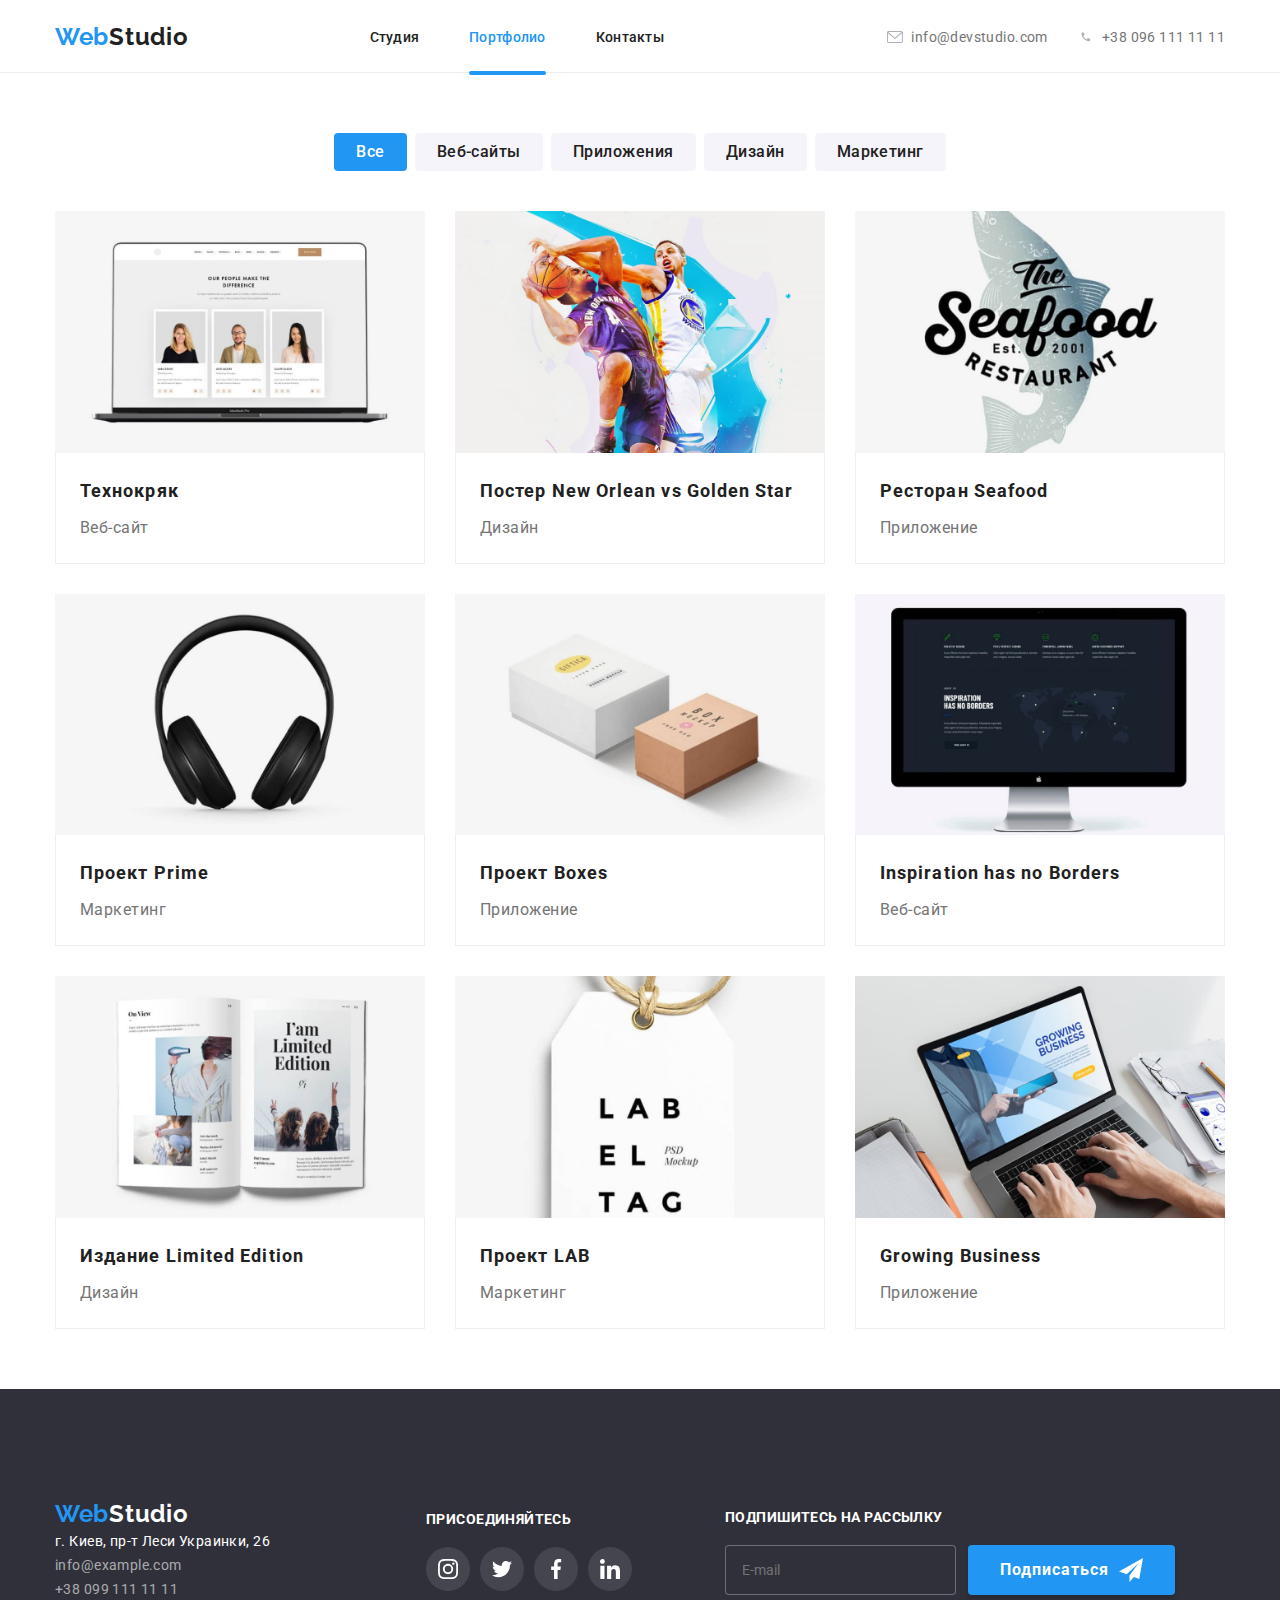
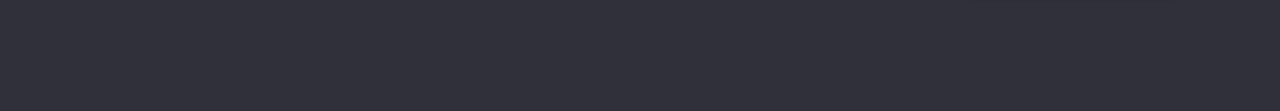
==== commit 1298fa36: "updated menu in portfolio" ====
--- a/portfolio.html
+++ b/portfolio.html
@@ -22,52 +22,6 @@
             <nav class="navmenu">
                 <a class="logo logo__header" lang="en" href="index.html">Web<span
                         class="logo__header--dark">Studio</span></a>
-                <button class="navmenu__button" type="button" aria-expanded="false" aria-controls="menu__mobile"
-                    data-menu-button>
-                    <svg width="40" height="40" aria-label="Переключатель мобильного меню">
-                        <use class="navmenu__icon--menu" href="./images/sprite.svg#menu"></use>
-                        <use class="navmenu__icon--cross" href="./images/sprite.svg#cross"></use>
-                    </svg>
-                </button>
-                <div class="menu__mobile" id="menu__mobile" data-menu>
-                    <ul class="menu__list list">
-                        <li class="menu__point">
-                            <a class="menu__link link" href="index.html">Студия</a>
-                        </li>
-                        <li class="menu__point">
-                            <a class="menu__link link link--current" href="./portfolio.html">Портфолио</a>
-                        </li>
-                        <li class="menu__point">
-                            <a class="menu__link link" href="">Контакты</a>
-                        </li>
-                    </ul>
-                    <ul class="menu__list--contacts list">
-                        <li class="menu__point">
-                            <a class="menu__link--phone link" href="tel:+380961111111">+38 096 111 11 11</a>
-                        </li>
-                        <li class="menu__point">
-                            <a class="menu__link--email link" href="mailto:info@devstudio.com">info@devstudio.com</a>
-                        </li>
-                    </ul>
-                    <ul class="menu__list--sl list">
-                        <li class="menu__point">
-                            <a class="menu__link--sl link" href="https://www.instagram.com/" target="_blank"
-                                rel="noopener norefferal">Instagram</a>
-                        </li>
-                        <li class="menu__point">
-                            <a class="menu__link--sl link" href="https://www.twitter.com/" target="_blank"
-                                rel="noopener norefferal">Twitter</a>
-                        </li>
-                        <li class="menu__point">
-                            <a class="menu__link--sl link" href="https://www.facebook.com/" target="_blank"
-                                rel="noopener norefferal">Facebook</a>
-                        </li>
-                        <li class="menu__point">
-                            <a class="menu__link--sl link" href="https://www.linkedin.com/" target="_blank"
-                                rel="noopener norefferal">LinkedIn</a>
-                        </li>
-                    </ul>
-                </div>
                 <ul class="navmenu__list list">
                     <li class="navmenu__point"><a class="navmenu__link link" href="index.html">Студия</a></li>
                     <li class="navmenu__point"><a class="navmenu__link link link--current" href="./portfolio.html">Портфолио</a></li>
@@ -331,6 +285,54 @@
         </div>
     </footer>
 
+        <!-- Мобильное меню  -->
+        <div class="navmenu__box">
+            <button class="navmenu__button" type="button" aria-expanded="false" aria-controls="menu__mobile" data-menu-button>
+                <svg width="40" height="40" aria-label="Переключатель мобильного меню">
+                    <use class="navmenu__icon--menu" href="./images/sprite.svg#menu"></use>
+                    <use class="navmenu__icon--cross" href="./images/sprite.svg#cross"></use>
+                </svg>
+            </button>
+        </div>
+        <div class="mobile-menu__box" id="menu__mobile" data-menu>
+            <ul class="mobile-menu__list list">
+                <li class="mobile-menu__point">
+                    <a class="mobile-menu__link link" href="index.html">Студия</a>
+                </li>
+                <li class="mobile-menu__point">
+                    <a class="mobile-menu__link link link--current" href="./portfolio.html">Портфолио</a>
+                </li>
+                <li class="mobile-menu__point">
+                    <a class="mobile-menu__link link" href="">Контакты</a>
+                </li>
+            </ul>
+            <ul class="mobile-menu__list--contacts list">
+                <li class="mobile-menu__point">
+                    <a class="mobile-menu__link--phone link" href="tel:+380961111111">+38 096 111 11 11</a>
+                </li>
+                <li class="mobile-menu__point">
+                    <a class="mobile-menu__link--email link" href="mailto:info@devstudio.com">info@devstudio.com</a>
+                </li>
+            </ul>
+            <ul class="mobile-menu__list--sl list">
+                <li class="mobile-menu__point  mobile-menu__point--sl">
+                    <a class="mobile-menu__link--sl link" href="https://www.instagram.com/" target="_blank"
+                        rel="noopener norefferal">Instagram</a>
+                </li>
+                <li class="mobile-menu__point mobile-menu__point--sl">
+                    <a class="mobile-menu__link--sl link" href="https://www.twitter.com/" target="_blank"
+                        rel="noopener norefferal">Twitter</a>
+                </li>
+                <li class="mobile-menu__point mobile-menu__point--sl">
+                    <a class="mobile-menu__link--sl link" href="https://www.facebook.com/" target="_blank"
+                        rel="noopener norefferal">Facebook</a>
+                </li>
+                <li class="mobile-menu__point mobile-menu__point--sl">
+                    <a class="mobile-menu__link--sl link" href="https://www.linkedin.com/" target="_blank"
+                        rel="noopener norefferal">LinkedIn</a>
+                </li>
+            </ul>
+        </div>
     
 <script src="./js/menu.js"></script>
 </body>
--- a/css/main.min.css
+++ b/css/main.min.css
@@ -1 +1 @@
-img{display:block;max-width:100%;height:auto}.link,.footer__contacts,.logo,.button{font-style:inherit;font-family:inherit;color:inherit;text-decoration:none;cursor:pointer}.list{list-style:none}ul,li,h1,h2,h3,h4,h5,h6,p,.list{padding:0;margin:0}.visually-hidden{position:absolute;width:1px;height:1px;margin:-1px;border:0;padding:0;white-space:nowrap;clip-path:inset(100%);clip:rect(0 0 0 0);overflow:hidden}body{margin:0;font-family:"Roboto",sans-serif,arial;font-style:normal;font-weight:400;font-size:14px;line-height:1.7142857143;letter-spacing:.03em;color:#757575;background-color:#fff}.button{display:flex;align-items:center;justify-content:center;transition:box-shadow 250ms cubic-bezier(0.4, 0, 0.2, 1),background-color 250ms cubic-bezier(0.4, 0, 0.2, 1);height:50px;box-shadow:0px 4px 4px rgba(0,0,0,.15);border:transparent;border-radius:4px;margin-top:30px;margin-left:auto;margin-right:auto;padding:10px 32px;background-color:#2196f3;font-family:"Roboto",sans-serif,arial;font-style:normal;font-weight:700;font-size:16px;line-height:1.875;letter-spacing:.06em}.button:hover,.button:focus{box-shadow:0px 4px 4px rgba(0,0,0,.15);background-color:#188ce8}.navmenu__button{display:inline-flex;margin:0;padding:0;border:none;background-color:transparent}@media screen and (min-width: 768px){.navmenu__button{display:none}}.navmenu__icon--cross{display:none}.navmenu__button.is-open .navmenu__icon--cross{display:block}.navmenu__button:hover .navmenu__icon--cross,.navmenu__button:focus .navmenu__icon--cross{fill:#2196f3}.navmenu__button.is-open .navmenu__icon--menu{display:none}.navmenu__button:hover .navmenu__icon--menu,.navmenu__button:focus .navmenu__icon--menu{fill:#2196f3}.logo{font-family:"Raleway";font-style:normal;font-weight:700;font-size:24px;line-height:1.1666666667;letter-spacing:.03em;color:#2196f3}@media screen and (min-width: 768px){.logo__header{margin-right:88px}}.logo__header--dark{color:#212121}.footer__logo{margin-bottom:20px}.footer__logo--light{color:#fff}.header{position:relative;border-bottom:1px solid #ececec}.header__container{padding-left:15px;padding-right:15px}@media screen and (min-width: 768px){.header__container{display:flex;padding-top:23px;padding-bottom:21px}}.navmenu{display:flex;align-items:center;justify-content:center}@media screen and (max-width: 1199px){.navmenu{justify-content:space-between}}@media screen and (min-width: 768px){.navmenu__button{display:none}}.menu__mobile{display:none;position:absolute;top:100%;left:0;z-index:1;width:100%;background-color:#fff;padding:40px 48px;font-size:40px}.menu__mobile.is-open{display:block}.menu__point:not(:last-child){margin-bottom:32px}.menu__link{font-style:normal;font-weight:500;font-size:40px;line-height:1.175;letter-spacing:.02em;color:#212121}.menu__link:hover,.menu__link:focus{color:#2196f3}.menu__list--contacts{margin-top:302px}.menu__link--phone{font-family:"Roboto",sans-serif,arial;font-style:normal;font-weight:500;font-size:34px;line-height:1.1764705882;letter-spacing:.02em;color:#2196f3}.menu__link--email{font-family:"Roboto",sans-serif,arial;font-style:normal;font-weight:500;font-size:24px;line-height:1.1666666667;letter-spacing:.02em;color:#afb1b8}.menu__link--email:hover,.menu__link--email:focus{color:#2196f3}.menu__list--sl{display:flex;margin-top:64px;width:100%}.menu__list--sl .menu__point{margin:0}.menu__link--sl{display:block;font-family:"Roboto",sans-serif,arial;font-style:normal;font-weight:500;font-size:18px;line-height:1.2222222222;letter-spacing:.02em;color:#2196f3}.menu__link--sl::after{content:"";width:0px;height:22px;margin-left:10px;margin-right:10px;border:1px solid rgba(33,33,33,.2);background-image:url("../image/menu-line.svg");background-repeat:no-repeat;background-size:auto;background-position:center}@media screen and (max-width: 767px){.header__list,.navmenu__list{display:none}}@media screen and (min-width: 768px){.navmenu__list{display:flex;align-items:center;justify-content:center}}@media screen and (min-width: 768px)and (max-width: 1199px){.navmenu__list{margin-right:84px}}@media screen and (min-width: 1200px){.navmenu__list{margin-left:93px}}@media screen and (min-width: 768px){.navmenu__link{position:relative;padding-top:30px;padding-bottom:30px;font-style:normal;font-weight:500;font-size:14px;line-height:1.1428571429;letter-spacing:.02em;color:#212121}.navmenu__link:hover,.navmenu__link:focus{color:#2196f3}}@media screen and (min-width: 768px){.header__list{margin-left:auto}}@media screen and (min-width: 1200px){.header__list{display:flex;align-items:center;justify-content:center;margin-left:auto}}@media screen and (min-width: 768px){.navmenu__point:not(:last-child){margin-right:50px}}@media screen and (min-width: 768px)and (max-width: 1199px){.header__point:not(:last-child){margin-bottom:10px}}@media screen and (min-width: 1200px){.header__point:not(:last-child){margin-right:30px}}@media screen and (min-width: 768px)and (max-width: 1199px){.header__link{font-style:normal;font-weight:500;font-size:12px;line-height:1.1666666667;letter-spacing:.02em}}@media screen and (min-width: 768px){.header__link{display:flex;align-items:center;justify-content:flex-start}.header__link:focus,.header__link:hover{color:#2196f3}}.header__icon{fill:#afb1b8}@media screen and (min-width: 768px){.header__icon{margin-right:8px}.header__icon:hover,.header__icon:focus,.header__link:focus .header__icon,.header__link:hover .header__icon{fill:#2196f3}}.link--current{color:#2196f3}@media screen and (min-width: 768px){.link--current{width:100%}.link--current::after{content:"";position:absolute;bottom:0;display:block;width:100%;height:4px;background-color:#2196f3;border-radius:2px}}.container{min-width:320px;margin-left:auto;margin-right:auto;padding-left:15px;padding-right:15px}@media screen and (min-width: 480px){.container{width:480px}}@media screen and (min-width: 768px){.container{width:768px}}@media screen and (min-width: 1200px){.container{width:1200px}}.section{padding-top:60px;padding-bottom:60px;text-align:center}@media screen and (max-width: 767px){.point:not(:last-child){margin-bottom:30px}}.title{font-style:normal;font-weight:700;font-size:28px;line-height:1.1785714286;letter-spacing:.03em;margin-bottom:30px;color:#212121}.footer{padding-top:60px;padding-bottom:60px;text-align:center;background-color:#2f303a;color:#fff}@media screen and (min-width: 1200px){.footer__container{display:flex;align-items:baseline}}@media screen and (min-width: 768px){.footer__container--tablet{display:flex;align-items:center;justify-content:center}}@media screen and (min-width: 768px)and (max-width: 1199px){.footer__address{margin-right:165px}}@media screen and (min-width: 1200px){.footer__address{margin-right:156px;text-align:left}}.contacts__list--point :not(:last-child){margin-bottom:8px}@media screen and (min-width: 1200px){.contacts__list--point :not(:last-child){margin-bottom:9px}}.footer__link--contact{color:rgba(255,255,255,.6)}.footer__sl{margin-top:60px;margin-bottom:60px}.footer__title{font-style:normal;font-weight:700;font-size:14px;line-height:1.1428571429;letter-spacing:.03em;text-transform:uppercase;margin-bottom:20px}@media screen and (min-width: 1200px){.footer__title{text-align:left}}.footer__social-links{display:flex;align-items:none;justify-content:center}.footer__point:not(:last-child){margin-right:10px}.footer__icon{fill:#fff}.footer__link--icon{display:flex;align-items:center;justify-content:center;border-radius:50%;background:rgba(255,255,255,.1);padding:12px}.footer__link--icon:hover,.footer__link--icon:focus{background-color:#2196f3}@media screen and (min-width: 768px){.footer__submail{width:450px;margin-left:auto;margin-right:auto;margin-top:60px}}@media screen and (min-width: 1200px){.footer__submail{margin-left:93px}}@media screen and (min-width: 1200px){.footer__form{display:flex;align-items:center;justify-content:center}}.footer__input{width:100%;height:50px;padding-left:16px;padding-top:15px;padding-bottom:15px;background-color:#2f303a;color:rgba(255,255,255,.6);border:1px solid rgba(255,255,255,.3);border-radius:4px}@media screen and (min-width: 1200px){.footer__input{display:flex;margin-right:12px}}.footer__button::after{content:"";display:block;width:24px;height:24px;margin-left:10px;background-image:url("../images/send.svg");background-repeat:no-repeat;background-size:auto;background-position:center}@media screen and (min-width: 1200px){.footer__button{margin-top:0}}.banner{padding-left:60px;padding-right:60px;padding-top:118px;padding-bottom:118px;height:400px;max-width:1600px;background-image:linear-gradient(to right, rgba(47, 48, 58, 0.4), rgba(47, 48, 58, 0.4));background-repeat:no-repeat;background-size:cover;background-position:center;width:100%;padding-top:118px;padding-bottom:118px}@media screen and (max-width: 767px){.banner{background-image:url("../images/backgrounds/hero-mobile-1x.jpeg")}}@media screen and (max-width: 767px)and (min-device-pixel-ratio: 2),screen and (max-width: 767px)and (min-resolution: 192dpi),screen and (max-width: 767px)and (min-resolution: 2dppx){.banner{background-image:url("../images/backgrounds/hero-mobile-2x.jpeg")}}@media screen and (min-width: 768px)and (max-width: 1199px){.banner{background-image:url("../images/backgrounds/hero-tablet-1x.jpeg")}}@media screen and (min-width: 768px)and (max-width: 1199px)and (min-device-pixel-ratio: 2),screen and (min-width: 768px)and (max-width: 1199px)and (min-resolution: 192dpi),screen and (min-width: 768px)and (max-width: 1199px)and (min-resolution: 2dppx){.banner{background-image:url("../images/backgrounds/hero-tablet-2x.jpeg")}}@media screen and (min-width: 1200px){.banner{background-image:url("../images/backgrounds/hero-desktop-1x.jpeg");height:600px;padding:450px;padding-top:200px;padding-bottom:280px}}@media screen and (min-width: 1200px)and (min-device-pixel-ratio: 2),screen and (min-width: 1200px)and (min-resolution: 192dpi),screen and (min-width: 1200px)and (min-resolution: 2dppx){.banner{background-image:url("../images/backgrounds/hero-desktop-2x.jpeg")}}.banner__title{font-style:normal;font-weight:900;font-size:26px;line-height:1.6153846154;letter-spacing:.06em;text-align:center;text-transform:uppercase;color:#fff;text-shadow:0px 4px 4px rgba(0,0,0,.25)}@media screen and (min-width: 1200px){.banner__title{margin:auto}}.banner__button{color:#fff}@media screen and (min-width: 768px){.features__list{display:flex}}@media screen and (min-width: 768px)and (max-width: 1199px){.features__list{flex-wrap:wrap;row-gap:30px;column-gap:30px;flex-basis:calc(100% - 15px)}}@media screen and (min-width: 768px)and (max-width: 1199px){.features__point{width:354px}}@media screen and (min-width: 1200px){.features__point{width:270px}.features__point:not(:last-child){margin-right:30px}}.features__icon--box{margin-bottom:30px;padding:25px;background-color:#f5f4fa}.features__title{font-style:normal;font-weight:700;font-size:14px;line-height:1.1428571429;letter-spacing:.03em;margin-bottom:10px;text-transform:uppercase;color:#212121}@media screen and (min-width: 768px){.features__title{text-align:left}}.features__text{font-style:normal;font-weight:400;font-size:14px;line-height:1.7142857143;letter-spacing:.03em;text-align:left}.wedoing__section{padding-top:0}@media screen and (max-width: 1199px){.wedoing__section{display:none}}@media screen and (min-width: 1200px){.wedoing__list{display:flex}.wedoing__point{position:relative;width:370px}.wedoing__point:not(:last-child){margin-right:30px}.wedoing__thumb{position:absolute;bottom:0;width:100%;padding:27px;background:rgba(47,48,58,.8)}.wedoing__text-image{font-style:normal;font-weight:400;font-size:14px;line-height:1.7142857143;letter-spacing:.03em;text-align:center;text-transform:uppercase;color:#fff}}.team__section{background-color:#f5f4fa}@media screen and (min-width: 768px){.team__list{display:flex}}@media screen and (min-width: 768px)and (max-width: 1199px){.team__list{flex-wrap:wrap;row-gap:30px;column-gap:30px;flex-basis:calc(100% - 15px)}}.team__point{background-color:#fff;box-shadow:0px 1px 3px rgba(0,0,0,.12),0px 1px 1px rgba(0,0,0,.14),0px 2px 1px rgba(0,0,0,.2);border-radius:0px 0px 4px 4px}@media screen and (min-width: 768px)and (max-width: 1199px){.team__point{min-height:536px;width:354px}}@media screen and (min-width: 1200px){.team__point{width:270px;min-height:428px}.team__point:not(:last-child){margin-right:30px}}.image{margin-left:auto;margin-right:auto;width:450px}.team__box{padding-top:30px;padding-bottom:24px}.team__title--box{margin-bottom:10px;font-style:normal;font-weight:500;font-size:16px;line-height:1.1875;letter-spacing:.03em;color:#212121}.team__list--sl{display:flex;align-items:center;justify-content:center;margin-top:16px}.team__point--sl:not(:last-child){margin-right:10px}.team__icon-link{display:flex;align-items:center;justify-content:center;padding:12px;transition:background-color 250ms cubic-bezier(0.4, 0, 0.2, 1);width:44px;height:44px;border-radius:50%}.team__icon-link:hover,.team__icon-link:focus{background-color:#2196f3}.team__icon--sl{fill:#afb1b8;transition:fill 250ms cubic-bezier(0.4, 0, 0.2, 1)}.team__icon--sl:focus,.team__icon--sl:hover{fill:#fff}.team__icon-link:hover .team__icon--sl,.team__icon-link:focus .team__icon--sl{fill:#fff}.clients__list{display:flex;align-items:center;justify-content:center}@media screen and (max-width: 1199px){.clients__list{flex-wrap:wrap;row-gap:30px;column-gap:30px}}.clients__point:not(:last-child){margin-right:30px}.clients__link{display:flex;align-items:center;justify-content:center;flex-basis:calc(100% - 15px);border:1px solid #afb1b8;border-radius:4px;color:#afb1b8;height:92px;width:170px;transition:border-color 250ms cubic-bezier(0.4, 0, 0.2, 1)}@media screen and (max-width: 1199px){.clients__link{width:210px}}.clients__link:hover,.clients__link:focus{border-color:#2196f3}.clients__icon{fill:#afb1b8}.clients__link:hover .clients__icon,.clients__link:focus .clients__icon{fill:#2196f3}.portfolio__container{padding-top:60px;padding-bottom:60px}.filtrs__list{display:flex;flex-wrap:wrap;margin-bottom:25px}@media screen and (min-width: 768px){.filtrs__list{justify-content:center}}.filtrs__point{margin-bottom:15px}.filtrs__point:not(:last-child){margin-right:8px}.filtrs__link{transition:background-color 250ms cubic-bezier(0.4, 0, 0.2, 1),box-shadow 250ms cubic-bezier(0.4, 0, 0.2, 1),color 250ms cubic-bezier(0.4, 0, 0.2, 1);padding:6px 22px;background:#f5f4fa;border-radius:4px;border:transparent;font-style:normal;font-weight:500;font-size:16px;line-height:1.625;letter-spacing:.03em;color:#212121}.filtrs__link:active,.filtrs__link:focus,.filtrs__link:hover{background-color:#2196f3;color:#fff;box-shadow:0px 3px 1px rgba(0,0,0,.1),0px 1px 2px rgba(0,0,0,.08),0px 2px 2px rgba(0,0,0,.12)}.link__current--btn{background-color:#2196f3;color:#fff}@media screen and (min-width: 768px){.portfolio__list{display:flex;flex-wrap:wrap;row-gap:30px;column-gap:30px;flex-basis:calc(100% - 15px)}}.portfolio__point{background-color:#fff;transition:box-shadow 250ms cubic-bezier(0.4, 0, 0.2, 1);border-left:1px solid #eee;border-right:1px solid #eee;border-bottom:1px solid #eee}@media screen and (max-width: 767px){.portfolio__point{margin-right:30px;margin-bottom:30px;width:370px}}@media screen and (min-width: 768px){.portfolio__point{width:354px}}.portfolio__point:hover,.portfolio__point:focus{box-shadow:0px 1px 1px rgba(0,0,0,.12),0px 4px 4px rgba(0,0,0,.06),1px 4px 6px rgba(0,0,0,.16)}.portfolio__img--overlay{position:relative;overflow:hidden;width:100%}.portfolio__overlay{position:absolute;top:0;left:0;transform:translateY(100%);transition:transform 250ms cubic-bezier(0.4, 0, 0.2, 1);width:100%;padding:63px 24px;background-color:rgba(33,150,243,.9);opacity:0}.portfolio__point:hover .portfolio__overlay,.portfolio__point:focus .portfolio__overlay{transform:translateY(0%);opacity:1}.portfolio__overlay:nth-last-child(3n+1){margin-right:0}.portfolio__overlay:nth-last-child(-n+3){margin-bottom:0}.portfolio__text--overlay{font-style:normal;font-weight:400;font-size:18px;line-height:1.5555555556;letter-spacing:.03em;color:#fff}.portfolio__title{font-style:normal;font-weight:bold;font-size:18px;line-height:2;letter-spacing:.06em;color:#212121}.portfolio__text{margin-top:4px;font-style:normal;font-weight:400;font-size:16px;line-height:1.875;letter-spacing:.03em;color:#757575}.portfolio__caption{padding-top:20px;padding-left:24px;padding-bottom:20px;padding-right:24px}.backdrop{position:fixed;top:0;left:0;width:100%;height:100%;padding:93px 15px;background-color:rgba(0,0,0,.2);opacity:1;overflow-y:scroll}.backdrop.is-hidden{display:none}.modal{position:relative;padding:8px;background-color:#fff}@media screen and (min-width: 768px){.modal{width:450px;min-height:609px;margin-left:auto;margin-right:auto}}.modal__button{position:relative;display:block;margin-left:auto;width:30px;height:30px;background-color:#fff;border:1px solid rgba(0,0,0,.1);border-radius:50%}.modal__icon--close{position:absolute;top:30%;right:30%;transition:fill 250ms cubic-bezier(0.4, 0, 0.2, 1);width:11px;height:11px;fill:#000}.modal__button:hover .modal__icon--close,.modal__button:focus .modal__icon--close{fill:#2196f3}.modal__icon:hover,.modal__icon:focus{fill:#2196f3}.modal__container{padding:32px;padding-top:0px}.modal__field{position:relative;display:flex;flex-direction:column;margin-bottom:10px}.modal__title{margin-bottom:12px;width:100%;font-style:normal;font-weight:bold;font-size:20px;line-height:1.15;letter-spacing:.03em;text-align:center;color:#212121}.modal__label{font-style:normal;font-weight:400;font-size:12px;line-height:1.25;letter-spacing:.01em;color:#757575}.modal__input{transition:border 250ms cubic-bezier(0.4, 0, 0.2, 1);padding-left:40px;padding-top:10px;padding-bottom:10px;height:40px;border:1px solid rgba(33,33,33,.2);box-sizing:border-box;border-radius:4px;outline:none;font-style:normal;font-weight:400;font-size:12px;line-height:1.1666666667;letter-spacing:.01em;color:rgba(117,117,117,.5);cursor:pointer}.modal__input:hover{border:1px solid #2196f3}.modal__input--comment{display:block;resize:none;padding-left:16px;margin-bottom:0;height:120px;color:#757575}.modal__label--policy{display:flex;align-items:center;justify-content:center;margin-top:20px;font-style:normal;font-weight:400;font-size:14px;line-height:1.7142857143;letter-spacing:.03em;color:#757575}@media screen and (min-width: 768px){.modal__label--policy{font-style:normal;font-weight:400;font-size:12px;line-height:1.1666666667;letter-spacing:.03em}}.modal__link{display:inline-block;color:#2196f3;text-decoration:underline}.modal__icon--check{transition:border 250ms cubic-bezier(0.4, 0, 0.2, 1),background-color 250ms cubic-bezier(0.4, 0, 0.2, 1),background-image 250ms cubic-bezier(0.4, 0, 0.2, 1);display:flex;align-items:center;justify-content:center;width:16px;height:15px;margin-right:8px;border:2px solid #212121;border-radius:4px}.modal__check:checked+.modal__icon--check{border:transparent;background-color:#2196f3;background-image:url("../images/icon-check.svg");background-repeat:no-repeat}.button__feedback{color:#fff}.modal__icon{position:absolute;transition:fill 250ms cubic-bezier(0.4, 0, 0.2, 1);left:12px;top:0;transform:translateY(100%);fill:#212121}.modal__field:hover .modal__icon{fill:#2196f3}/*# sourceMappingURL=main.min.css.map */+img{display:block;max-width:100%;height:auto}.link,.footer__contacts,.logo,.button{font-style:inherit;font-family:inherit;color:inherit;text-decoration:none;cursor:pointer}.list{list-style:none}ul,li,h1,h2,h3,h4,h5,h6,p,.list{padding:0;margin:0}.visually-hidden{position:absolute;width:1px;height:1px;margin:-1px;border:0;padding:0;white-space:nowrap;clip-path:inset(100%);clip:rect(0 0 0 0);overflow:hidden}body{margin:0;font-family:"Roboto",sans-serif,arial;font-style:normal;font-weight:400;font-size:14px;line-height:1.7142857143;letter-spacing:.03em;color:#757575;background-color:#fff}.button{display:flex;align-items:center;justify-content:center;transition:box-shadow 250ms cubic-bezier(0.4, 0, 0.2, 1),background-color 250ms cubic-bezier(0.4, 0, 0.2, 1);height:50px;box-shadow:0px 4px 4px rgba(0,0,0,.15);border:transparent;border-radius:4px;margin-top:30px;margin-left:auto;margin-right:auto;padding:10px 32px;background-color:#2196f3;font-family:"Roboto",sans-serif,arial;font-style:normal;font-weight:700;font-size:16px;line-height:1.875;letter-spacing:.06em}.button:hover,.button:focus{box-shadow:0px 4px 4px rgba(0,0,0,.15);background-color:#188ce8}.navmenu__button{display:inline-flex;margin:0;padding:0;border:none;background-color:transparent}@media screen and (min-width: 768px){.navmenu__button{display:none}}.navmenu__icon--cross{display:none}.navmenu__button.is-open .navmenu__icon--cross{display:block}.navmenu__button:hover .navmenu__icon--cross,.navmenu__button:focus .navmenu__icon--cross{fill:#2196f3}.navmenu__button.is-open .navmenu__icon--menu{display:none}.navmenu__button:hover .navmenu__icon--menu,.navmenu__button:focus .navmenu__icon--menu{fill:#2196f3}.logo{font-family:"Raleway";font-style:normal;font-weight:700;font-size:24px;line-height:1.1666666667;letter-spacing:.03em;color:#2196f3}@media screen and (min-width: 768px){.logo__header{margin-right:88px}}.logo__header--dark{color:#212121}.footer__logo{margin-bottom:20px}.footer__logo--light{color:#fff}.mobile-menu__box{display:flex;flex-direction:column;justify-content:space-between;position:fixed;top:0;left:0;bottom:0;right:0;z-index:0;transform:translateY(-100%);opacity:0;transition:transform 250ms cubic-bezier(0.4, 0, 0.2, 1) 250ms,opacity 250ms cubic-bezier(0.4, 0, 0.2, 1) 250ms;width:100%;min-height:80px;padding-left:8.4%;padding-right:17%;padding-bottom:10%;padding-top:10%;background-color:#fff;font-size:40px}.mobile-menu__box.is-open{transform:translateY(0);opacity:100%}.navmenu__button{position:absolute;top:0;right:2%;z-index:1}@media screen and (min-width: 480px)and (max-width: 545px){.navmenu__button{right:5%}}@media screen and (min-width: 546px)and (max-width: 650px){.navmenu__button{right:8%}}@media screen and (min-width: 651px)and (max-width: 767px){.navmenu__button{right:10%}}@media screen and (min-width: 768px){.navmenu__button{display:none}}.navmenu__button.is-open{position:fixed;top:0;right:2%}@media screen and (min-width: 480px)and (max-width: 545px){.navmenu__button.is-open{right:5%}}@media screen and (min-width: 546px)and (max-width: 650px){.navmenu__button.is-open{right:8%}}@media screen and (min-width: 651px)and (max-width: 767px){.navmenu__button.is-open{right:10%}}.mobile-menu__link{font-style:normal;font-weight:500;font-size:40px;line-height:1.175;letter-spacing:.02em;color:#212121}.mobile-menu__link:hover,.mobile-menu__link:focus{color:#2196f3}.mobile-menu__link--phone{font-family:"Roboto",sans-serif,arial;font-style:normal;font-weight:500;font-size:34px;line-height:1.1764705882;letter-spacing:.02em;color:#2196f3}.mobile-menu__link--email{font-family:"Roboto",sans-serif,arial;font-style:normal;font-weight:500;font-size:24px;line-height:1.1666666667;letter-spacing:.02em;color:#afb1b8}.mobile-menu__link--email:hover,.mobile-menu__link--email:focus{color:#2196f3}.mobile-menu__list--sl{display:flex}.mobile-menu__point--sl{display:flex}.mobile-menu__point--sl:not(:last-child)::after{content:"";display:block;width:1px;height:100%;margin:0 10px;background-color:rgba(33,33,33,.2)}.mobile-menu__link--sl{display:inline;font-family:"Roboto",sans-serif,arial;font-style:normal;font-weight:500;font-size:18px;line-height:1.2222222222;letter-spacing:.02em;color:#2196f3}.header{position:relative;border-bottom:1px solid #ececec}.header__container{padding-left:15px;padding-right:15px;padding-top:10px;padding-bottom:10px}@media screen and (min-width: 768px){.header__container{display:flex;padding-top:23px;padding-bottom:21px}}.navmenu{display:flex;align-items:center;justify-content:center}@media screen and (max-width: 1199px){.navmenu{justify-content:space-between}}@media screen and (max-width: 767px){.header__list,.navmenu__list{display:none}}@media screen and (min-width: 768px){.navmenu__list{display:flex;align-items:center;justify-content:center}}@media screen and (min-width: 768px)and (max-width: 1199px){.navmenu__list{margin-right:84px}}@media screen and (min-width: 1200px){.navmenu__list{margin-left:93px}}@media screen and (min-width: 768px){.navmenu__link{position:relative;padding-top:30px;padding-bottom:30px;font-style:normal;font-weight:500;font-size:14px;line-height:1.1428571429;letter-spacing:.02em;color:#212121}.navmenu__link:hover,.navmenu__link:focus{color:#2196f3}}@media screen and (min-width: 768px){.header__list{margin-left:auto}}@media screen and (min-width: 1200px){.header__list{display:flex;align-items:center;justify-content:center;margin-left:auto}}@media screen and (min-width: 768px){.navmenu__point:not(:last-child){margin-right:50px}}@media screen and (min-width: 768px)and (max-width: 1199px){.header__point:not(:last-child){margin-bottom:10px}}@media screen and (min-width: 1200px){.header__point:not(:last-child){margin-right:30px}}@media screen and (min-width: 768px)and (max-width: 1199px){.header__link{font-style:normal;font-weight:500;font-size:12px;line-height:1.1666666667;letter-spacing:.02em}}@media screen and (min-width: 768px){.header__link{display:flex;align-items:center;justify-content:flex-start}.header__link:focus,.header__link:hover{color:#2196f3}}.header__icon{fill:#afb1b8}@media screen and (min-width: 768px){.header__icon{margin-right:8px}.header__icon:hover,.header__icon:focus,.header__link:focus .header__icon,.header__link:hover .header__icon{fill:#2196f3}}.link--current{color:#2196f3}@media screen and (min-width: 768px){.link--current{width:100%}.link--current::after{content:"";position:absolute;bottom:0;display:block;width:100%;height:4px;background-color:#2196f3;border-radius:2px}}.container{min-width:320px;margin-left:auto;margin-right:auto;padding-left:15px;padding-right:15px}@media screen and (min-width: 480px){.container{width:480px}}@media screen and (min-width: 768px){.container{width:768px}}@media screen and (min-width: 1200px){.container{width:1200px}}.section{padding-top:60px;padding-bottom:60px;text-align:center}@media screen and (max-width: 767px){.point:not(:last-child){margin-bottom:30px}}.title{font-style:normal;font-weight:700;font-size:28px;line-height:1.1785714286;letter-spacing:.03em;margin-bottom:30px;color:#212121}.footer{padding-top:60px;padding-bottom:60px;text-align:center;background-color:#2f303a;color:#fff}@media screen and (min-width: 1200px){.footer__container{display:flex;align-items:baseline}}@media screen and (min-width: 768px){.footer__container--tablet{display:flex;align-items:center;justify-content:center}}@media screen and (min-width: 768px)and (max-width: 1199px){.footer__address{margin-right:165px}}@media screen and (min-width: 1200px){.footer__address{margin-right:156px;text-align:left}}.contacts__list--point :not(:last-child){margin-bottom:8px}@media screen and (min-width: 1200px){.contacts__list--point :not(:last-child){margin-bottom:9px}}.footer__link--contact{color:rgba(255,255,255,.6)}.footer__sl{margin-top:60px;margin-bottom:60px}.footer__title{font-style:normal;font-weight:700;font-size:14px;line-height:1.1428571429;letter-spacing:.03em;text-transform:uppercase;margin-bottom:20px}@media screen and (min-width: 1200px){.footer__title{text-align:left}}.footer__social-links{display:flex;align-items:none;justify-content:center}.footer__point:not(:last-child){margin-right:10px}.footer__icon{fill:#fff}.footer__link--icon{display:flex;align-items:center;justify-content:center;border-radius:50%;background:rgba(255,255,255,.1);padding:12px}.footer__link--icon:hover,.footer__link--icon:focus{background-color:#2196f3}@media screen and (min-width: 768px){.footer__submail{width:450px;margin-left:auto;margin-right:auto;margin-top:60px}}@media screen and (min-width: 1200px){.footer__submail{margin-left:93px}}@media screen and (min-width: 1200px){.footer__form{display:flex;align-items:center;justify-content:center}}.footer__input{width:100%;height:50px;padding-left:16px;padding-top:15px;padding-bottom:15px;background-color:#2f303a;color:rgba(255,255,255,.6);border:1px solid rgba(255,255,255,.3);border-radius:4px}@media screen and (min-width: 1200px){.footer__input{display:flex;margin-right:12px}}.footer__button::after{content:"";display:block;width:24px;height:24px;margin-left:10px;background-image:url("../images/send.svg");background-repeat:no-repeat;background-size:auto;background-position:center}@media screen and (min-width: 1200px){.footer__button{margin-top:0}}.banner{padding-left:60px;padding-right:60px;padding-top:118px;padding-bottom:118px;height:400px;max-width:1600px;background-repeat:no-repeat;background-size:cover;background-position:center;width:100%;padding-top:118px;padding-bottom:118px}@media screen and (max-width: 767px){.banner{background-image:linear-gradient(to right, rgba(47, 48, 58, 0.4), rgba(47, 48, 58, 0.4)),url("../images/backgrounds/hero-mobile-1x.jpeg")}}@media screen and (max-width: 767px)and (min-device-pixel-ratio: 2),screen and (max-width: 767px)and (min-resolution: 192dpi),screen and (max-width: 767px)and (min-resolution: 2dppx){.banner{background-image:linear-gradient(to right, rgba(47, 48, 58, 0.4), rgba(47, 48, 58, 0.4)),url("../images/backgrounds/hero-mobile-2x.jpeg")}}@media screen and (min-width: 768px)and (max-width: 1199px){.banner{background-image:linear-gradient(to right, rgba(47, 48, 58, 0.4), rgba(47, 48, 58, 0.4)),url("../images/backgrounds/hero-tablet-1x.jpeg")}}@media screen and (min-width: 768px)and (max-width: 1199px)and (min-device-pixel-ratio: 2),screen and (min-width: 768px)and (max-width: 1199px)and (min-resolution: 192dpi),screen and (min-width: 768px)and (max-width: 1199px)and (min-resolution: 2dppx){.banner{background-image:linear-gradient(to right, rgba(47, 48, 58, 0.4), rgba(47, 48, 58, 0.4)),url("../images/backgrounds/hero-tablet-2x.jpeg")}}@media screen and (min-width: 1200px){.banner{background-image:linear-gradient(to right, rgba(47, 48, 58, 0.4), rgba(47, 48, 58, 0.4)),url("../images/backgrounds/hero-desktop-1x.jpeg");height:600px;padding:450px;padding-top:200px;padding-bottom:280px}}@media screen and (min-width: 1200px)and (min-device-pixel-ratio: 2),screen and (min-width: 1200px)and (min-resolution: 192dpi),screen and (min-width: 1200px)and (min-resolution: 2dppx){.banner{background-image:url("../images/backgrounds/hero-desktop-2x.jpeg")}}.banner__title{font-style:normal;font-weight:900;font-size:26px;line-height:1.6153846154;letter-spacing:.06em;text-align:center;text-transform:uppercase;color:#fff;text-shadow:0px 4px 4px rgba(0,0,0,.25)}@media screen and (min-width: 1200px){.banner__title{margin:auto}}.banner__button{color:#fff}@media screen and (min-width: 768px){.features__list{display:flex}}@media screen and (min-width: 768px)and (max-width: 1199px){.features__list{flex-wrap:wrap;row-gap:30px;column-gap:30px;flex-basis:calc(100% - 15px)}}@media screen and (min-width: 768px)and (max-width: 1199px){.features__point{width:354px}}@media screen and (min-width: 1200px){.features__point{width:270px}.features__point:not(:last-child){margin-right:30px}}.features__icon--box{margin-bottom:30px;padding:25px;background-color:#f5f4fa}.features__title{font-style:normal;font-weight:700;font-size:14px;line-height:1.1428571429;letter-spacing:.03em;margin-bottom:10px;text-transform:uppercase;color:#212121}@media screen and (min-width: 768px){.features__title{text-align:left}}.features__text{font-style:normal;font-weight:400;font-size:14px;line-height:1.7142857143;letter-spacing:.03em;text-align:left}.wedoing__section{padding-top:0}@media screen and (max-width: 1199px){.wedoing__section{display:none}}@media screen and (min-width: 1200px){.wedoing__list{display:flex}.wedoing__point{position:relative;width:370px}.wedoing__point:not(:last-child){margin-right:30px}.wedoing__thumb{position:absolute;bottom:0;width:100%;padding:27px;background:rgba(47,48,58,.8)}.wedoing__text-image{font-style:normal;font-weight:700;font-size:14px;line-height:1.7142857143;letter-spacing:.03em;text-align:center;text-transform:uppercase;color:#fff}}.team__section{background-color:#f5f4fa}@media screen and (min-width: 768px){.team__list{display:flex}}@media screen and (min-width: 768px)and (max-width: 1199px){.team__list{flex-wrap:wrap;row-gap:30px;column-gap:30px;flex-basis:calc(100% - 15px)}}.team__point{background-color:#fff;box-shadow:0px 1px 3px rgba(0,0,0,.12),0px 1px 1px rgba(0,0,0,.14),0px 2px 1px rgba(0,0,0,.2);border-radius:0px 0px 4px 4px}@media screen and (min-width: 768px)and (max-width: 1199px){.team__point{min-height:536px;width:354px}}@media screen and (min-width: 1200px){.team__point{width:270px;min-height:428px}.team__point:not(:last-child){margin-right:30px}}.image{margin-left:auto;margin-right:auto;width:450px}.team__box{padding-top:30px;padding-bottom:24px}.team__title--box{margin-bottom:10px;font-style:normal;font-weight:500;font-size:16px;line-height:1.1875;letter-spacing:.03em;color:#212121}.team__list--sl{display:flex;align-items:center;justify-content:center;margin-top:16px}.team__point--sl:not(:last-child){margin-right:10px}.team__icon-link{display:flex;align-items:center;justify-content:center;padding:12px;transition:background-color 250ms cubic-bezier(0.4, 0, 0.2, 1);width:44px;height:44px;border-radius:50%}.team__icon-link:hover,.team__icon-link:focus{background-color:#2196f3}.team__icon--sl{fill:#afb1b8;transition:fill 250ms cubic-bezier(0.4, 0, 0.2, 1)}.team__icon--sl:focus,.team__icon--sl:hover{fill:#fff}.team__icon-link:hover .team__icon--sl,.team__icon-link:focus .team__icon--sl{fill:#fff}.clients__list{display:flex;align-items:center;justify-content:center}@media screen and (max-width: 1199px){.clients__list{flex-wrap:wrap;row-gap:30px;column-gap:30px}}@media screen and (min-width: 1200px){.clients__point:not(:last-child){margin-right:30px}}.clients__link{display:flex;align-items:center;justify-content:center;border:1px solid #afb1b8;border-radius:4px;color:#afb1b8;height:92px;width:170px;transition:border-color 250ms cubic-bezier(0.4, 0, 0.2, 1)}@media screen and (max-width: 1199px){.clients__link{width:210px}}.clients__link:hover,.clients__link:focus{border-color:#2196f3}.clients__icon{display:block;fill:#afb1b8;transition:fill 250ms cubic-bezier(0.4, 0, 0.2, 1)}.clients__link:hover .clients__icon,.clients__link:focus .clients__icon{fill:#2196f3}.portfolio__container{padding-top:60px;padding-bottom:60px}.filtrs__list{display:flex;flex-wrap:wrap;margin-bottom:25px}@media screen and (min-width: 768px){.filtrs__list{justify-content:center}}.filtrs__point{margin-bottom:15px}.filtrs__point:not(:last-child){margin-right:8px}.filtrs__link{transition:background-color 250ms cubic-bezier(0.4, 0, 0.2, 1),box-shadow 250ms cubic-bezier(0.4, 0, 0.2, 1),color 250ms cubic-bezier(0.4, 0, 0.2, 1);padding:6px 22px;background:#f5f4fa;border-radius:4px;border:transparent;font-style:normal;font-weight:500;font-size:16px;line-height:1.625;letter-spacing:.03em;color:#212121}.filtrs__link:active,.filtrs__link:focus,.filtrs__link:hover{background-color:#2196f3;color:#fff;box-shadow:0px 3px 1px rgba(0,0,0,.1),0px 1px 2px rgba(0,0,0,.08),0px 2px 2px rgba(0,0,0,.12)}.link__current--btn{background-color:#2196f3;color:#fff}@media screen and (min-width: 768px){.portfolio__list{display:flex;flex-wrap:wrap;column-gap:30px;row-gap:30px}}.portfolio__point{background-color:#fff;transition:box-shadow 250ms cubic-bezier(0.4, 0, 0.2, 1)}@media screen and (min-width: 768px){.portfolio__point{display:flex;width:354px}}@media screen and (min-width: 1200px){.portfolio__point{width:370px}}.portfolio__point:hover,.portfolio__point:focus{box-shadow:0px 1px 1px rgba(0,0,0,.12),0px 4px 4px rgba(0,0,0,.06),1px 4px 6px rgba(0,0,0,.16)}@media screen and (min-width: 768px){.portfolio__list--link{display:flex;flex-direction:column}}.portfolio__img--overlay{position:relative;overflow:hidden;width:100%}.portfolio__overlay{position:absolute;top:0;left:0;transform:translateY(100%);transition:transform 250ms cubic-bezier(0.4, 0, 0.2, 1);width:100%;padding:63px 24px;background-color:rgba(33,150,243,.9);opacity:0}.portfolio__point:hover .portfolio__overlay,.portfolio__point:focus .portfolio__overlay{transform:translateY(0%);opacity:1}.portfolio__text--overlay{font-style:normal;font-weight:400;font-size:18px;line-height:1.5555555556;letter-spacing:.03em;color:#fff}.portfolio__title{font-style:normal;font-weight:bold;font-size:18px;line-height:2;letter-spacing:.06em;color:#212121}.portfolio__text{margin-top:4px;font-style:normal;font-weight:400;font-size:16px;line-height:1.875;letter-spacing:.03em;color:#757575}.portfolio__caption{padding-top:20px;padding-left:24px;padding-bottom:20px;padding-right:24px;border-left:1px solid #eee;border-right:1px solid #eee;border-bottom:1px solid #eee}@media screen and (min-width: 768px){.portfolio__caption{flex-grow:1}}.backdrop{position:fixed;top:0;left:0;width:100%;height:100%;padding:93px 15px;background-color:rgba(0,0,0,.2);opacity:1;overflow-y:scroll}.backdrop.is-hidden{display:none}.modal{position:relative;padding:8px;background-color:#fff}@media screen and (min-width: 768px){.modal{width:450px;min-height:609px;margin-left:auto;margin-right:auto}}.modal__button{position:relative;display:block;margin-left:auto;width:30px;height:30px;background-color:#fff;border:1px solid rgba(0,0,0,.1);border-radius:50%}.modal__icon--close{position:absolute;top:30%;right:30%;transition:fill 250ms cubic-bezier(0.4, 0, 0.2, 1);width:11px;height:11px;fill:#000}.modal__button:hover .modal__icon--close,.modal__button:focus .modal__icon--close{fill:#2196f3}.modal__icon:hover,.modal__icon:focus{fill:#2196f3}.modal__container{padding:32px;padding-top:0px}.modal__field{position:relative;display:flex;flex-direction:column;margin-bottom:10px}.modal__title{margin-bottom:12px;width:100%;font-style:normal;font-weight:bold;font-size:20px;line-height:1.15;letter-spacing:.03em;text-align:center;color:#212121}.modal__label{font-style:normal;font-weight:400;font-size:12px;line-height:1.25;letter-spacing:.01em;color:#757575}.modal__input{transition:border 250ms cubic-bezier(0.4, 0, 0.2, 1);padding-left:40px;padding-top:10px;padding-bottom:10px;height:40px;border:1px solid rgba(33,33,33,.2);box-sizing:border-box;border-radius:4px;outline:none;font-style:normal;font-weight:400;font-size:12px;line-height:1.1666666667;letter-spacing:.01em;color:rgba(117,117,117,.5);cursor:pointer}.modal__input:hover{border:1px solid #2196f3}.modal__input--comment{display:block;resize:none;padding-left:16px;margin-bottom:0;height:120px;color:#757575}.modal__label--policy{display:flex;align-items:center;justify-content:center;margin-top:20px;font-style:normal;font-weight:400;font-size:14px;line-height:1.7142857143;letter-spacing:.03em;color:#757575}@media screen and (min-width: 768px){.modal__label--policy{font-style:normal;font-weight:400;font-size:12px;line-height:1.1666666667;letter-spacing:.03em}}.modal__link{display:inline-block;color:#2196f3;text-decoration:underline}.modal__icon--check{transition:border 250ms cubic-bezier(0.4, 0, 0.2, 1),background-color 250ms cubic-bezier(0.4, 0, 0.2, 1),background-image 250ms cubic-bezier(0.4, 0, 0.2, 1);display:flex;align-items:center;justify-content:center;width:16px;height:15px;margin-right:8px;border:2px solid #212121;border-radius:4px}.modal__check:checked+.modal__icon--check{border:transparent;background-color:#2196f3;background-image:url("../images/icon-check.svg");background-repeat:no-repeat}.button__feedback{color:#fff}.modal__icon{position:absolute;transition:fill 250ms cubic-bezier(0.4, 0, 0.2, 1);left:12px;top:0;transform:translateY(100%);fill:#212121}.modal__field:hover .modal__icon{fill:#2196f3}/*# sourceMappingURL=main.min.css.map */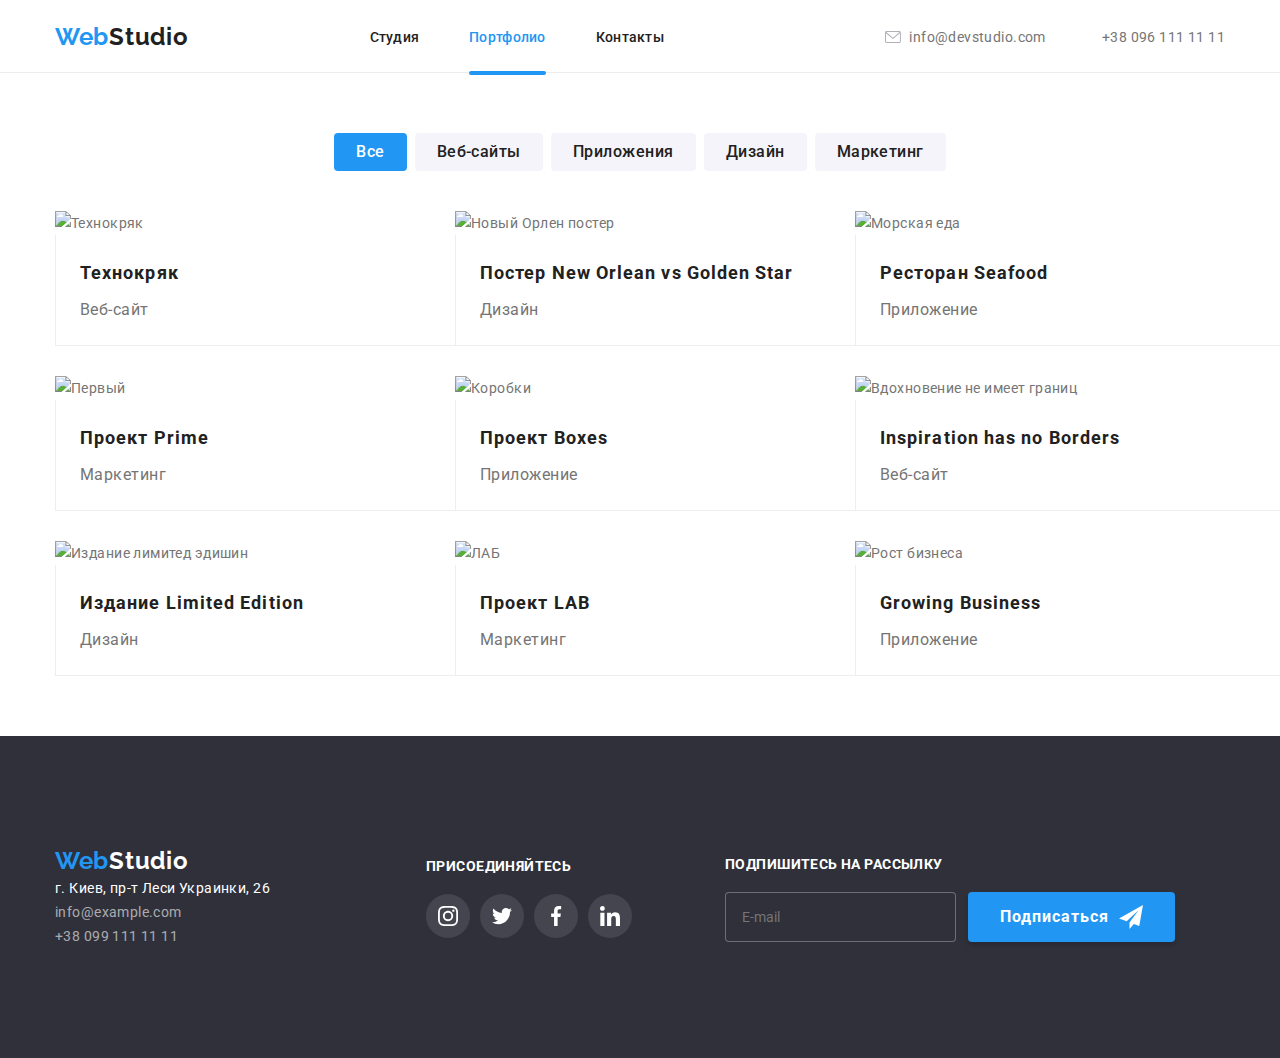
==== commit 286eabdc: "update portfolio" ====
--- a/portfolio.html
+++ b/portfolio.html
@@ -39,8 +39,8 @@
                 <li class="header__point">
                     <a class="header__link header__link--icon link" href="tel:+380961111111" target="_blank"
                         rel="noopener norefferal">
-                        <svg class="header__icon icon" width="16" height="12">
-                            <use href="./images/sprite.svg#phone"></use>
+                        <svg class="header__icon icon" width="18" height="18">
+                            <use href="./images/sprite.svg#smartphone"></use>
                         </svg>+38 096 111 11 11</a>
                 </li>
             </ul>
@@ -70,8 +70,16 @@
                     <li class="portfolio__point point">
                             <a class="portfolio__list--link link" href="#" target="_blank" rel="noopener norefferal">
                                 <div class="portfolio__img--overlay">
-                                    <img class="portfolio__image image" srcset="./images/portfolio/technokryac-1x.jpeg 450w, ./images/portfolio/technokryac-2x.jpeg 900w" src="./images/portfolio/technokryac.jpeg" alt="Технокряк" 
-                                    sizes="(min-width: 1200px )33wh, (min-width: 768px)50wh, 100wh">                            
+                                    <img class="portfolio__image image" 
+                                    srcset="./images/portfolio/technokryac-desk1x.jpeg 450w, 
+                                    ./images/portfolio/technokryac-desk2x.jpeg 900w, 
+                                    ./images/portfolio/technokryac-tabl1x.jpeg 354w, 
+                                    ./images/portfolio/technokryac-tabl2x.jpeg 708w, 
+                                    ./images/portfolio/technokryac-mob1x.jpeg 450w,
+                                    ./images/portfolio/technokryac-mob2x.jpeg 900w
+                                    " 
+                                    src="./images/portfolio/technokryac.jpeg" alt="Технокряк" 
+                                    sizes="(min-width: 1200px )450px, (min-width: 768px)354px, (min-width: 480px)450px,100vw" height="294">                            
                                     <div class="portfolio__overlay">
                                         <p class="portfolio__text--overlay">Технокряк это современная площадка распространения коронавируса.Компании используют эту платформу для цифрового шпионажа и атак на защищённые сервера конкурентов.</p>
                                     </div>
@@ -85,8 +93,16 @@
                     <li class="portfolio__point point">
                             <a class="portfolio__list--link link" href="#" target="_blank" rel="noopener norefferal">
                             <div class="portfolio__img--overlay">
-                                <img class="portfolio__image image" srcset="./images/portfolio/new-orlean-1x.jpeg 450w, ./images/portfolio/new-orlean-2x.jpeg 900w" src="./images/portfolio/new-orlean.jpeg" alt="Новый Орлен постер" 
-                                sizes="(min-width: 1200px )33wh, (min-width: 768px)50wh, 100wh">
+                                <img class="portfolio__image image" srcset="
+                                ./images/portfolio/new-orlean-desk1x.jpeg 450w, 
+                                ./images/portfolio/new-orlean-desk2x.jpeg 900w,
+                                ./images/portfolio/new-orlean-tabl1x.jpeg 354w, 
+                                    ./images/portfolio/new-orlean-tabl2x.jpeg 708w, 
+                                    ./images/portfolio/new-orlean-mob1x.jpeg 450w,
+                                    ./images/portfolio/new-orlean-mob2x.jpeg 900w
+                                " 
+                                src="./images/portfolio/new-orlean.jpeg" alt="Новый Орлен постер" 
+                                sizes="(min-width: 1200px )450px, (min-width: 768px)354px, (min-width: 480px)450px,100vw" height="294">
                                 <div class="portfolio__overlay">
                                     <p class="portfolio__text--overlay">Технокряк это современная площадка распространения коронавируса. Компании используют эту платформу для цифрового шпионажа и атак на защищённые сервера конкурентов.</p>
                                 </div>
@@ -100,8 +116,15 @@
                     <li class="portfolio__point point">
                             <a class="portfolio__list--link link" href="#" target="_blank" rel="noopener norefferal">     
                             <div class="portfolio__img--overlay">
-                                <img class="portfolio__image image" srcset="./images/portfolio/seafood-1x.jpeg 450w, ./images/portfolio/seafood-2x.jpeg 900w" src="./images/portfolio/seafood.jpeg" alt="Морская еда" 
-                                sizes="(min-width: 1200px )33wh, (min-width: 768px)50wh, 100wh">
+                                <img class="portfolio__image image" 
+                                srcset="./images/portfolio/seafood-desk1x.jpeg 450w, 
+                                ./images/portfolio/seafood-desk2x.jpeg 900w,
+                                ./images/portfolio/seafood-tabl1x.jpeg 354w, 
+                                    ./images/portfolio/seafood-tabl2x.jpeg 708w, 
+                                    ./images/portfolio/seafood-mob1x.jpeg 450w,
+                                    ./images/portfolio/seafood-mob2x.jpeg 900w" 
+                                src="./images/portfolio/seafood.jpeg" alt="Морская еда" 
+                                sizes="(min-width: 1200px )450px, (min-width: 768px)354px, (min-width: 480px)450px,100vw" height="294">
                                 <div class="portfolio__overlay">
                                     <p class="portfolio__text--overlay">Технокряк это современная площадка распространения коронавируса. Компании используют эту платформу для цифрового шпионажа и атак на защищённые сервера конкурентов.</p>
                                 </div>
@@ -115,8 +138,15 @@
                     <li class="portfolio__point point">
                             <a class="portfolio__list--link link" href="#" target="_blank" rel="noopener norefferal">     
                             <div class="portfolio__img--overlay">
-                                <img class="portfolio__image image" srcset="./images/portfolio/prime-1x.jpeg 450w, ./images/portfolio/prime-2x.jpeg 900w" src="./images/portfolio/prime.jpeg" alt="Первый" 
-                                sizes="(min-width: 1200px )33wh, (min-width: 768px)50wh, 100wh">
+                                <img class="portfolio__image image" 
+                                srcset="./images/portfolio/prime-desk1x.jpeg 450w, 
+                                    ./images/portfolio/prime-desk2x.jpeg 900w,
+                                    ./images/portfolio/prime-tabl1x.jpeg 354w, 
+                                    ./images/portfolio/prime-tabl2x.jpeg 708w, 
+                                    ./images/portfolio/prime-mob1x.jpeg 450w,
+                                    ./images/portfolio/prime-mob2x.jpeg 900w" 
+                                src="./images/portfolio/prime.jpeg" alt="Первый" 
+                                sizes="(min-width: 1200px )450px, (min-width: 768px)354px, (min-width: 480px)450px,100vw" height="294">
                                 <div class="portfolio__overlay">
                                     <p class="portfolio__text--overlay">Технокряк это современная площадка распространения коронавируса. Компании используют эту платформу для цифрового шпионажа и атак на защищённые сервера конкурентов.</p>
                                 </div>
@@ -130,8 +160,15 @@
                     <li class="portfolio__point point">
                             <a class="portfolio__list--link link" href="#" target="_blank" rel="noopener norefferal"> 
                             <div class="portfolio__img--overlay">
-                                <img class="portfolio__image image" srcset="./images/portfolio/boxes-1x.jpeg 450w, ./images/portfolio/boxes-2x.jpeg 900w" src="./images/portfolio/boxes.jpeg" alt="Коробки" 
-                                sizes="(min-width: 1200px )33wh, (min-width: 768px)50wh, 100wh">
+                                <img class="portfolio__image image" 
+                                srcset="./images/portfolio/boxes-desk1x.jpeg 450w, 
+                                    ./images/portfolio/boxes-desk2x.jpeg 900w,
+                                    ./images/portfolio/boxes-tabl1x.jpeg 354w, 
+                                    ./images/portfolio/boxes-tabl2x.jpeg 708w, 
+                                    ./images/portfolio/boxes-mob1x.jpeg 450w,
+                                    ./images/portfolio/boxes-mob2x.jpeg 900w" 
+                                src="./images/portfolio/boxes.jpeg" alt="Коробки" 
+                                sizes="(min-width: 1200px )450px, (min-width: 768px)354px, (min-width: 480px)450px,100vw" height="294">
                                 <div class="portfolio__overlay">
                                     <p class="portfolio__text--overlay">Технокряк это современная площадка распространения коронавируса. Компании используют эту платформу для цифрового шпионажа и атак на защищённые сервера конкурентов.</p>
                                 </div>
@@ -145,8 +182,15 @@
                     <li class="portfolio__point point">
                             <a class="portfolio__list--link link" href="#" target="_blank" rel="noopener norefferal">
                             <div class="portfolio__img--overlay">
-                                <img class="portfolio__image image" srcset="./images/portfolio/no-borders-1x.jpeg 450w, ./images/portfolio/no-borders-2x.jpeg 900w" src="./images/portfolio/no-borders.jpeg" alt="Вдохновение не имеет границ" 
-                                sizes="(min-width: 1200px )33wh, (min-width: 768px)50wh, 100wh">
+                                <img class="portfolio__image image" 
+                                srcset="./images/portfolio/no-borders-desk1x.jpeg 450w, 
+                                    ./images/portfolio/no-borders-desk2x.jpeg 900w,
+                                    ./images/portfolio/no-borders-tabl1x.jpeg 354w, 
+                                    ./images/portfolio/no-borders-tabl2x.jpeg 708w, 
+                                    ./images/portfolio/no-borders-mob1x.jpeg 450w,
+                                    ./images/portfolio/no-borders-mob2x.jpeg 900w" 
+                                src="./images/portfolio/no-borders.jpeg" alt="Вдохновение не имеет границ" 
+                                sizes="(min-width: 1200px )450px, (min-width: 768px)354px, (min-width: 480px)450px,100vw" height="294">
                                 <div class="portfolio__overlay">
                                     <p class="portfolio__text--overlay">Технокряк это современная площадка распространения коронавируса. Компании используют эту платформу для цифрового шпионажа и атак на защищённые сервера конкурентов.</p>
                                 </div>
@@ -160,7 +204,15 @@
                     <li class="portfolio__point point">
                             <a class="portfolio__list--link link" href="#" target="_blank" rel="noopener norefferal">      
                             <div class="portfolio__img--overlay">
-                                <img class="portfolio__image image" srcset="./images/portfolio/lmt-edition-1x.jpeg 450w, ./images/portfolio/lmt-edition-2x.jpeg 900w" src="./images/portfolio/lmt-edition.jpeg" alt="Ограниченный выпуск" width=370 height="294">
+                                <img class="portfolio__image image" 
+                                srcset="./images/portfolio/lmt-edition-desk1x.jpeg 450w, 
+                                    ./images/portfolio/lmt-edition-desk2x.jpeg 900w,
+                                    ./images/portfolio/lmt-edition-tabl1x.jpeg 354w, 
+                                    ./images/portfolio/lmt-edition-tabl2x.jpeg 708w, 
+                                    ./images/portfolio/lmt-edition-mob1x.jpeg 450w,
+                                    ./images/portfolio/lmt-edition-mob2x.jpeg 900w" 
+                                src="./images/portfolio/lmt-edition.jpeg" alt="Издание лимитед эдишин"
+                                sizes="(min-width: 1200px )450px, (min-width: 768px)354px, (min-width: 480px)450px,100vw" height="294">
                                 <div class="portfolio__overlay">
                                     <p class="portfolio__text--overlay">Технокряк это современная площадка распространения коронавируса. Компании используют эту платформу для цифрового шпионажа и атак на защищённые сервера конкурентов.</p>
                                 </div>
@@ -172,10 +224,17 @@
                             </a>
                     </li>
                     <li class="portfolio__point point">
-                            <a class="portfolio__list--link link" href="" target="_blank" rel="noopener norefferal">  
-                            <div class="portfolio__img--overlay">
-                                <img class="portfolio__image image" srcset="./images/portfolio/lab-1x.jpeg 450w, ./images/portfolio/lab-2x.jpeg  900w" src="./images/portfolio/lab.jpeg" alt="ЛАБ" 
-                                sizes="(min-width: 1200px )33wh, (min-width: 768px)50wh, 100wh">
+                            <a class="portfolio__list--link link" href="#" target="_blank" rel="noopener norefferal">  
+                            <div class="portfolio__img--overlay">
+                                <img class="portfolio__image image" 
+                                srcset="./images/portfolio/lab-desk1x.jpeg 450w, 
+                                    ./images/portfolio/lab-desk2x.jpeg 900w,
+                                    ./images/portfolio/lab-tabl1x.jpeg 354w, 
+                                    ./images/portfolio/lab-tabl2x.jpeg 708w, 
+                                    ./images/portfolio/lab-mob1x.jpeg 450w,
+                                    ./images/portfolio/lab-mob2x.jpeg 900w" 
+                                src="./images/portfolio/lab.jpeg" alt="ЛАБ" 
+                                sizes="(min-width: 1200px )450px, (min-width: 768px)354px, (min-width: 480px)450px,100vw" height="294">
                                 <div class="portfolio__overlay">
                                     <p class="portfolio__text--overlay">Технокряк это современная площадка распространения коронавируса. Компании используют эту платформу для цифрового шпионажа и атак на защищённые сервера конкурентов.</p>
                                 </div>
@@ -187,10 +246,17 @@
                         </a>
                     </li>
                     <li class="portfolio__point point">
-                            <a class="portfolio__list--link link" href="" target="_blank" rel="noopener norefferal"> 
-                            <div class="portfolio__img--overlay">
-                                <img class="portfolio__image image" srcset="./images/portfolio/grow-bus-1x.jpeg 450w, ./images/portfolio/grow-bus-2x.jpeg 900w" src="./images/portfolio/grow-bus.jpeg" alt="Рост бизнеса" 
-                                sizes="(min-width: 1200px )33wh, (min-width: 768px)50wh, 100wh">
+                            <a class="portfolio__list--link link" href="#" target="_blank" rel="noopener norefferal"> 
+                            <div class="portfolio__img--overlay">
+                                <img class="portfolio__image image" 
+                                srcset="./images/portfolio/grow-bus-desk1x.jpeg 450w, 
+                                    ./images/portfolio/grow-bus-desk2x.jpeg 900w,
+                                    ./images/portfolio/grow-bus-tabl1x.jpeg 354w, 
+                                    ./images/portfolio/grow-bus-tabl2x.jpeg 708w, 
+                                    ./images/portfolio/grow-bus-mob1x.jpeg 450w,
+                                    ./images/portfolio/grow-bus-mob2x.jpeg 900w" 
+                                src="./images/portfolio/grow-bus.jpeg" alt="Рост бизнеса" 
+                                sizes="(min-width: 1200px )450px, (min-width: 768px)354px, (min-width: 480px)450px,100vw" height="294">
                                 <div class="portfolio__overlay">
                                     <p class="portfolio__text--overlay">Технокряк это современная площадка распространения коронавируса. Компании используют эту платформу для цифрового шпионажа и атак на защищённые сервера конкурентов.</p>
                                 </div>
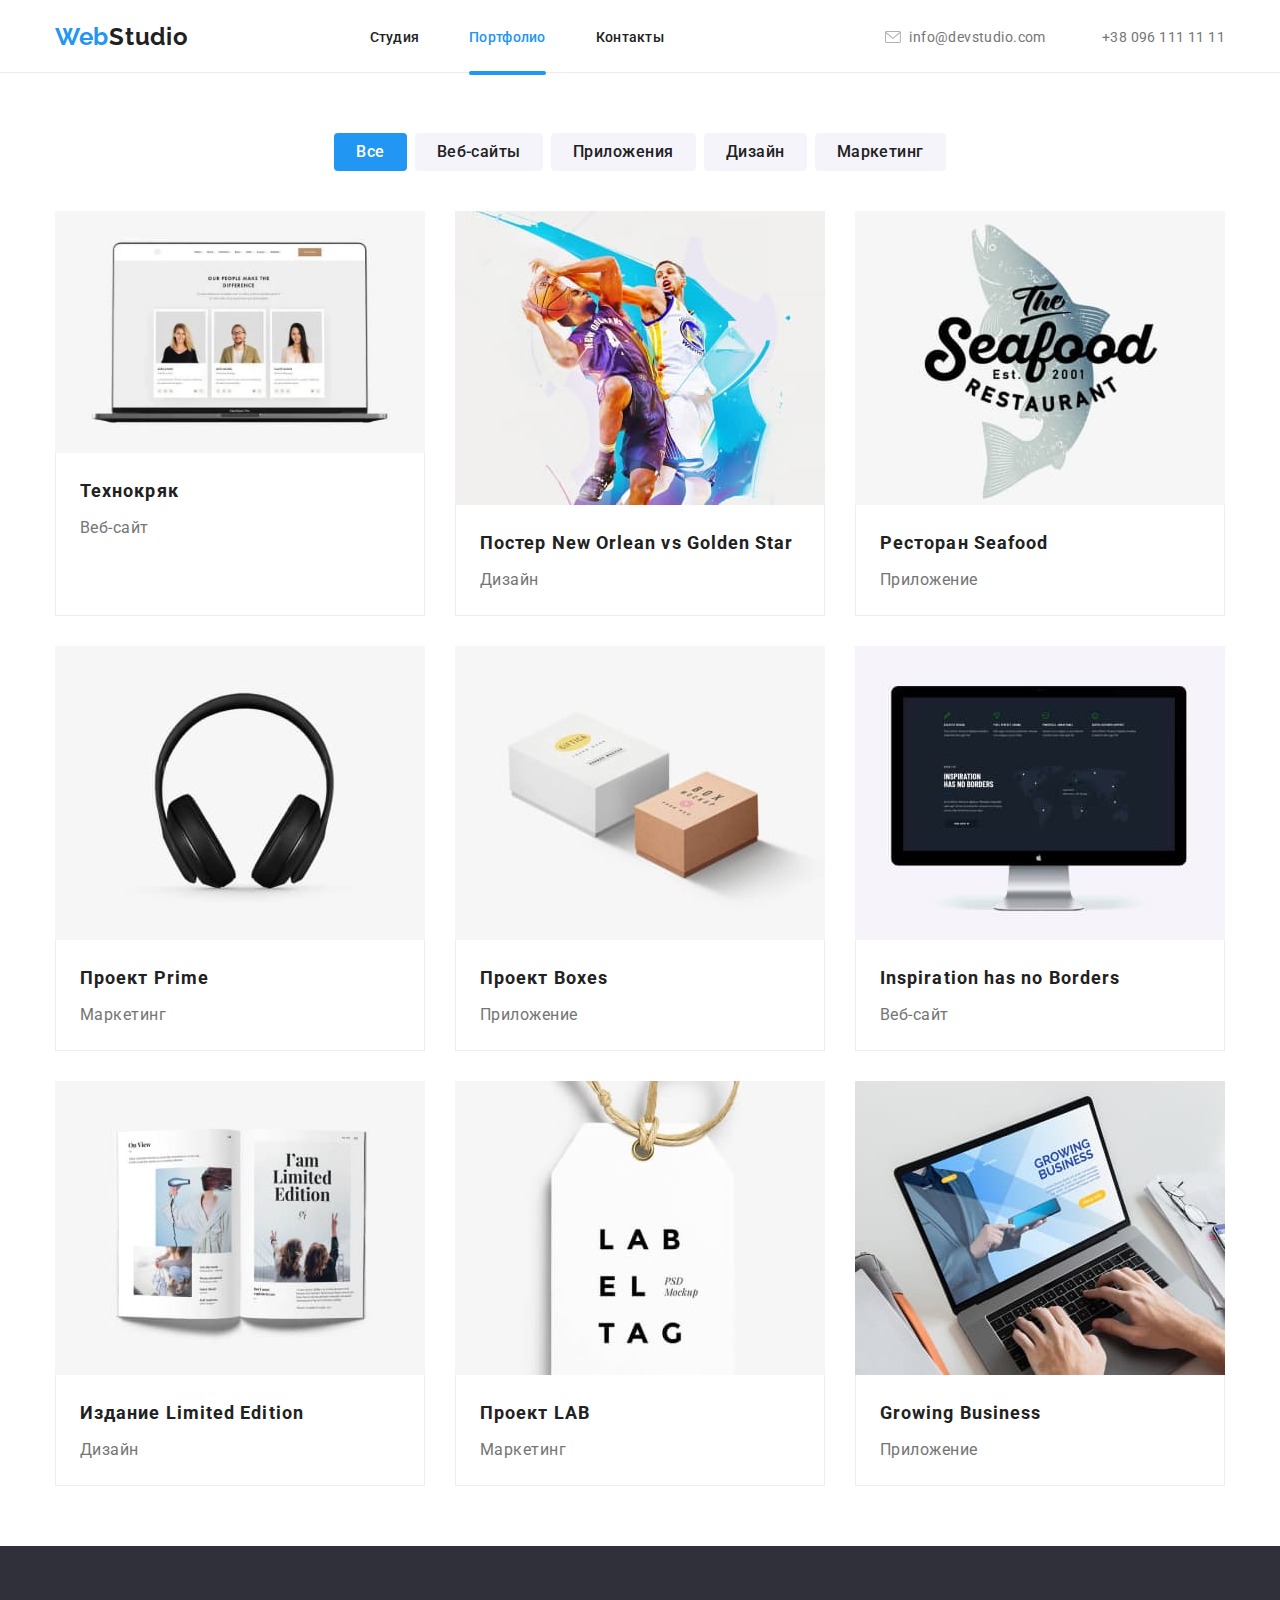
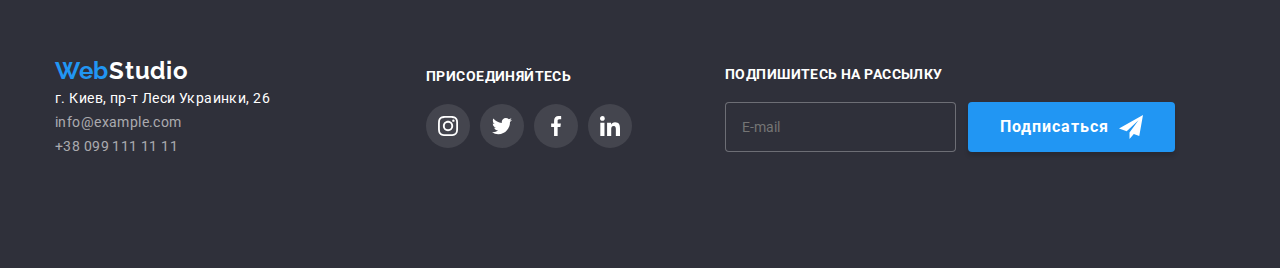
==== commit e8ac36d4: "summary" ====
--- a/portfolio.html
+++ b/portfolio.html
@@ -70,16 +70,19 @@
                     <li class="portfolio__point point">
                             <a class="portfolio__list--link link" href="#" target="_blank" rel="noopener norefferal">
                                 <div class="portfolio__img--overlay">
-                                    <img class="portfolio__image image" 
-                                    srcset="./images/portfolio/technokryac-desk1x.jpeg 450w, 
-                                    ./images/portfolio/technokryac-desk2x.jpeg 900w, 
-                                    ./images/portfolio/technokryac-tabl1x.jpeg 354w, 
-                                    ./images/portfolio/technokryac-tabl2x.jpeg 708w, 
-                                    ./images/portfolio/technokryac-mob1x.jpeg 450w,
-                                    ./images/portfolio/technokryac-mob2x.jpeg 900w
-                                    " 
-                                    src="./images/portfolio/technokryac.jpeg" alt="Технокряк" 
-                                    sizes="(min-width: 1200px )450px, (min-width: 768px)354px, (min-width: 480px)450px,100vw" height="294">                            
+                                    <picture>
+                                            <source srcset="./images/portfolio/img-1-desk1x.webp 450w,./images/portfolio/img-1-desk2x.webp 900w" type="image/webp" media="(min-width: 1200px)" sizes="(min-width: 1200px) 370px, 100vw"/>
+                                            <source srcset="./images/portfolio/img-1-desk1x.jpeg 450w, ./images/portfolio/img-1-desk2x.jpeg 900w" type="image/jpeg" media="(min-width: 1200px)" sizes="(min-width: 1200px) 370px, 100vw"/>
+                                            <source srcset="./images/portfolio/img-1-tab1x.webp 354w,./images/portfolio/img-1-tab2x.webp 708w" type="image/webp"
+                                                media="(min-width: 768px)" sizes="(min-width: 768px) 354px, 100vw" />
+                                            <source srcset="./images/portfolio/img-1-tab1x.jpeg 354w, ./images/portfolio/img-1-tab2x.jpeg 708w" type="image/jpeg"
+                                                media="(min-width: 768px)" sizes="(min-width: 768px) 354px, 100vw" />
+                                            <source srcset="./images/portfolio/img-1-mob1x.webp 450w,./images/portfolio/img-1-mob2x.webp 900w" type="image/webp"
+                                                media="(max-width: 767px)" sizes="(max-width: 767px) 450px, 100vw" />
+                                            <source srcset="./images/portfolio/img-1-mob1x.jpeg 450w, ./images/portfolio/img-1-mob2x.jpeg 900w" type="image/jpeg"
+                                                media="(max-width: 767px)" sizes="(max-width: 767px) 450px, 100vw" />
+                                        <img class="portfolio__image image" src="./images/portfolio/img-1.jpeg" alt="Технокряк"  width="370" height="294"/>
+                                    </picture>                            
                                     <div class="portfolio__overlay">
                                         <p class="portfolio__text--overlay">Технокряк это современная площадка распространения коронавируса.Компании используют эту платформу для цифрового шпионажа и атак на защищённые сервера конкурентов.</p>
                                     </div>
@@ -93,16 +96,7 @@
                     <li class="portfolio__point point">
                             <a class="portfolio__list--link link" href="#" target="_blank" rel="noopener norefferal">
                             <div class="portfolio__img--overlay">
-                                <img class="portfolio__image image" srcset="
-                                ./images/portfolio/new-orlean-desk1x.jpeg 450w, 
-                                ./images/portfolio/new-orlean-desk2x.jpeg 900w,
-                                ./images/portfolio/new-orlean-tabl1x.jpeg 354w, 
-                                    ./images/portfolio/new-orlean-tabl2x.jpeg 708w, 
-                                    ./images/portfolio/new-orlean-mob1x.jpeg 450w,
-                                    ./images/portfolio/new-orlean-mob2x.jpeg 900w
-                                " 
-                                src="./images/portfolio/new-orlean.jpeg" alt="Новый Орлен постер" 
-                                sizes="(min-width: 1200px )450px, (min-width: 768px)354px, (min-width: 480px)450px,100vw" height="294">
+                                <img class="portfolio__image image" src="./images/portfolio/new-orlean.jpeg" alt="Новый Орлен постер" width="370" height="294"/>
                                 <div class="portfolio__overlay">
                                     <p class="portfolio__text--overlay">Технокряк это современная площадка распространения коронавируса. Компании используют эту платформу для цифрового шпионажа и атак на защищённые сервера конкурентов.</p>
                                 </div>
@@ -116,15 +110,7 @@
                     <li class="portfolio__point point">
                             <a class="portfolio__list--link link" href="#" target="_blank" rel="noopener norefferal">     
                             <div class="portfolio__img--overlay">
-                                <img class="portfolio__image image" 
-                                srcset="./images/portfolio/seafood-desk1x.jpeg 450w, 
-                                ./images/portfolio/seafood-desk2x.jpeg 900w,
-                                ./images/portfolio/seafood-tabl1x.jpeg 354w, 
-                                    ./images/portfolio/seafood-tabl2x.jpeg 708w, 
-                                    ./images/portfolio/seafood-mob1x.jpeg 450w,
-                                    ./images/portfolio/seafood-mob2x.jpeg 900w" 
-                                src="./images/portfolio/seafood.jpeg" alt="Морская еда" 
-                                sizes="(min-width: 1200px )450px, (min-width: 768px)354px, (min-width: 480px)450px,100vw" height="294">
+                                <img class="portfolio__image image" src="./images/portfolio/seafood.jpeg" alt="Морская еда" width="370" height="294"/>
                                 <div class="portfolio__overlay">
                                     <p class="portfolio__text--overlay">Технокряк это современная площадка распространения коронавируса. Компании используют эту платформу для цифрового шпионажа и атак на защищённые сервера конкурентов.</p>
                                 </div>
@@ -138,15 +124,7 @@
                     <li class="portfolio__point point">
                             <a class="portfolio__list--link link" href="#" target="_blank" rel="noopener norefferal">     
                             <div class="portfolio__img--overlay">
-                                <img class="portfolio__image image" 
-                                srcset="./images/portfolio/prime-desk1x.jpeg 450w, 
-                                    ./images/portfolio/prime-desk2x.jpeg 900w,
-                                    ./images/portfolio/prime-tabl1x.jpeg 354w, 
-                                    ./images/portfolio/prime-tabl2x.jpeg 708w, 
-                                    ./images/portfolio/prime-mob1x.jpeg 450w,
-                                    ./images/portfolio/prime-mob2x.jpeg 900w" 
-                                src="./images/portfolio/prime.jpeg" alt="Первый" 
-                                sizes="(min-width: 1200px )450px, (min-width: 768px)354px, (min-width: 480px)450px,100vw" height="294">
+                                <img class="portfolio__image image" src="./images/portfolio/prime.jpeg" alt="Первый" width="370" height="294"/>
                                 <div class="portfolio__overlay">
                                     <p class="portfolio__text--overlay">Технокряк это современная площадка распространения коронавируса. Компании используют эту платформу для цифрового шпионажа и атак на защищённые сервера конкурентов.</p>
                                 </div>
@@ -160,15 +138,7 @@
                     <li class="portfolio__point point">
                             <a class="portfolio__list--link link" href="#" target="_blank" rel="noopener norefferal"> 
                             <div class="portfolio__img--overlay">
-                                <img class="portfolio__image image" 
-                                srcset="./images/portfolio/boxes-desk1x.jpeg 450w, 
-                                    ./images/portfolio/boxes-desk2x.jpeg 900w,
-                                    ./images/portfolio/boxes-tabl1x.jpeg 354w, 
-                                    ./images/portfolio/boxes-tabl2x.jpeg 708w, 
-                                    ./images/portfolio/boxes-mob1x.jpeg 450w,
-                                    ./images/portfolio/boxes-mob2x.jpeg 900w" 
-                                src="./images/portfolio/boxes.jpeg" alt="Коробки" 
-                                sizes="(min-width: 1200px )450px, (min-width: 768px)354px, (min-width: 480px)450px,100vw" height="294">
+                                <img class="portfolio__image image" src="./images/portfolio/boxes.jpeg" alt="Коробки" width="370" height="294"/>
                                 <div class="portfolio__overlay">
                                     <p class="portfolio__text--overlay">Технокряк это современная площадка распространения коронавируса. Компании используют эту платформу для цифрового шпионажа и атак на защищённые сервера конкурентов.</p>
                                 </div>
@@ -182,15 +152,7 @@
                     <li class="portfolio__point point">
                             <a class="portfolio__list--link link" href="#" target="_blank" rel="noopener norefferal">
                             <div class="portfolio__img--overlay">
-                                <img class="portfolio__image image" 
-                                srcset="./images/portfolio/no-borders-desk1x.jpeg 450w, 
-                                    ./images/portfolio/no-borders-desk2x.jpeg 900w,
-                                    ./images/portfolio/no-borders-tabl1x.jpeg 354w, 
-                                    ./images/portfolio/no-borders-tabl2x.jpeg 708w, 
-                                    ./images/portfolio/no-borders-mob1x.jpeg 450w,
-                                    ./images/portfolio/no-borders-mob2x.jpeg 900w" 
-                                src="./images/portfolio/no-borders.jpeg" alt="Вдохновение не имеет границ" 
-                                sizes="(min-width: 1200px )450px, (min-width: 768px)354px, (min-width: 480px)450px,100vw" height="294">
+                                <img class="portfolio__image image" src="./images/portfolio/no-borders.jpeg" alt="Вдохновение не имеет границ" width="370" height="294"/>
                                 <div class="portfolio__overlay">
                                     <p class="portfolio__text--overlay">Технокряк это современная площадка распространения коронавируса. Компании используют эту платформу для цифрового шпионажа и атак на защищённые сервера конкурентов.</p>
                                 </div>
@@ -204,15 +166,7 @@
                     <li class="portfolio__point point">
                             <a class="portfolio__list--link link" href="#" target="_blank" rel="noopener norefferal">      
                             <div class="portfolio__img--overlay">
-                                <img class="portfolio__image image" 
-                                srcset="./images/portfolio/lmt-edition-desk1x.jpeg 450w, 
-                                    ./images/portfolio/lmt-edition-desk2x.jpeg 900w,
-                                    ./images/portfolio/lmt-edition-tabl1x.jpeg 354w, 
-                                    ./images/portfolio/lmt-edition-tabl2x.jpeg 708w, 
-                                    ./images/portfolio/lmt-edition-mob1x.jpeg 450w,
-                                    ./images/portfolio/lmt-edition-mob2x.jpeg 900w" 
-                                src="./images/portfolio/lmt-edition.jpeg" alt="Издание лимитед эдишин"
-                                sizes="(min-width: 1200px )450px, (min-width: 768px)354px, (min-width: 480px)450px,100vw" height="294">
+                                <img class="portfolio__image image" src="./images/portfolio/lmt-edition.jpeg" alt="Издание лимитед эдишин" width="370" height="294"/>
                                 <div class="portfolio__overlay">
                                     <p class="portfolio__text--overlay">Технокряк это современная площадка распространения коронавируса. Компании используют эту платформу для цифрового шпионажа и атак на защищённые сервера конкурентов.</p>
                                 </div>
@@ -226,15 +180,7 @@
                     <li class="portfolio__point point">
                             <a class="portfolio__list--link link" href="#" target="_blank" rel="noopener norefferal">  
                             <div class="portfolio__img--overlay">
-                                <img class="portfolio__image image" 
-                                srcset="./images/portfolio/lab-desk1x.jpeg 450w, 
-                                    ./images/portfolio/lab-desk2x.jpeg 900w,
-                                    ./images/portfolio/lab-tabl1x.jpeg 354w, 
-                                    ./images/portfolio/lab-tabl2x.jpeg 708w, 
-                                    ./images/portfolio/lab-mob1x.jpeg 450w,
-                                    ./images/portfolio/lab-mob2x.jpeg 900w" 
-                                src="./images/portfolio/lab.jpeg" alt="ЛАБ" 
-                                sizes="(min-width: 1200px )450px, (min-width: 768px)354px, (min-width: 480px)450px,100vw" height="294">
+                                <img class="portfolio__image image" src="./images/portfolio/lab.jpeg" alt="ЛАБ" width="370" height="294"/>
                                 <div class="portfolio__overlay">
                                     <p class="portfolio__text--overlay">Технокряк это современная площадка распространения коронавируса. Компании используют эту платформу для цифрового шпионажа и атак на защищённые сервера конкурентов.</p>
                                 </div>
@@ -248,15 +194,7 @@
                     <li class="portfolio__point point">
                             <a class="portfolio__list--link link" href="#" target="_blank" rel="noopener norefferal"> 
                             <div class="portfolio__img--overlay">
-                                <img class="portfolio__image image" 
-                                srcset="./images/portfolio/grow-bus-desk1x.jpeg 450w, 
-                                    ./images/portfolio/grow-bus-desk2x.jpeg 900w,
-                                    ./images/portfolio/grow-bus-tabl1x.jpeg 354w, 
-                                    ./images/portfolio/grow-bus-tabl2x.jpeg 708w, 
-                                    ./images/portfolio/grow-bus-mob1x.jpeg 450w,
-                                    ./images/portfolio/grow-bus-mob2x.jpeg 900w" 
-                                src="./images/portfolio/grow-bus.jpeg" alt="Рост бизнеса" 
-                                sizes="(min-width: 1200px )450px, (min-width: 768px)354px, (min-width: 480px)450px,100vw" height="294">
+                                <img class="portfolio__image image" src="./images/portfolio/grow-bus.jpeg" alt="Рост бизнеса" width="370" height="294"/>
                                 <div class="portfolio__overlay">
                                     <p class="portfolio__text--overlay">Технокряк это современная площадка распространения коронавируса. Компании используют эту платформу для цифрового шпионажа и атак на защищённые сервера конкурентов.</p>
                                 </div>
@@ -276,7 +214,7 @@
     <!-- Подвал -->
     <footer class="footer">
         <div class="footer__container container">
-            <div class="footer__container--tablet">
+            <div class="footer__container--tablet footer__container--desktop">
                 <div class="footer__address">
                     <a class="logo footer__logo" lang="en" href="/">Web<span
                             class="logo footer__logo--light">Studio</span></a>
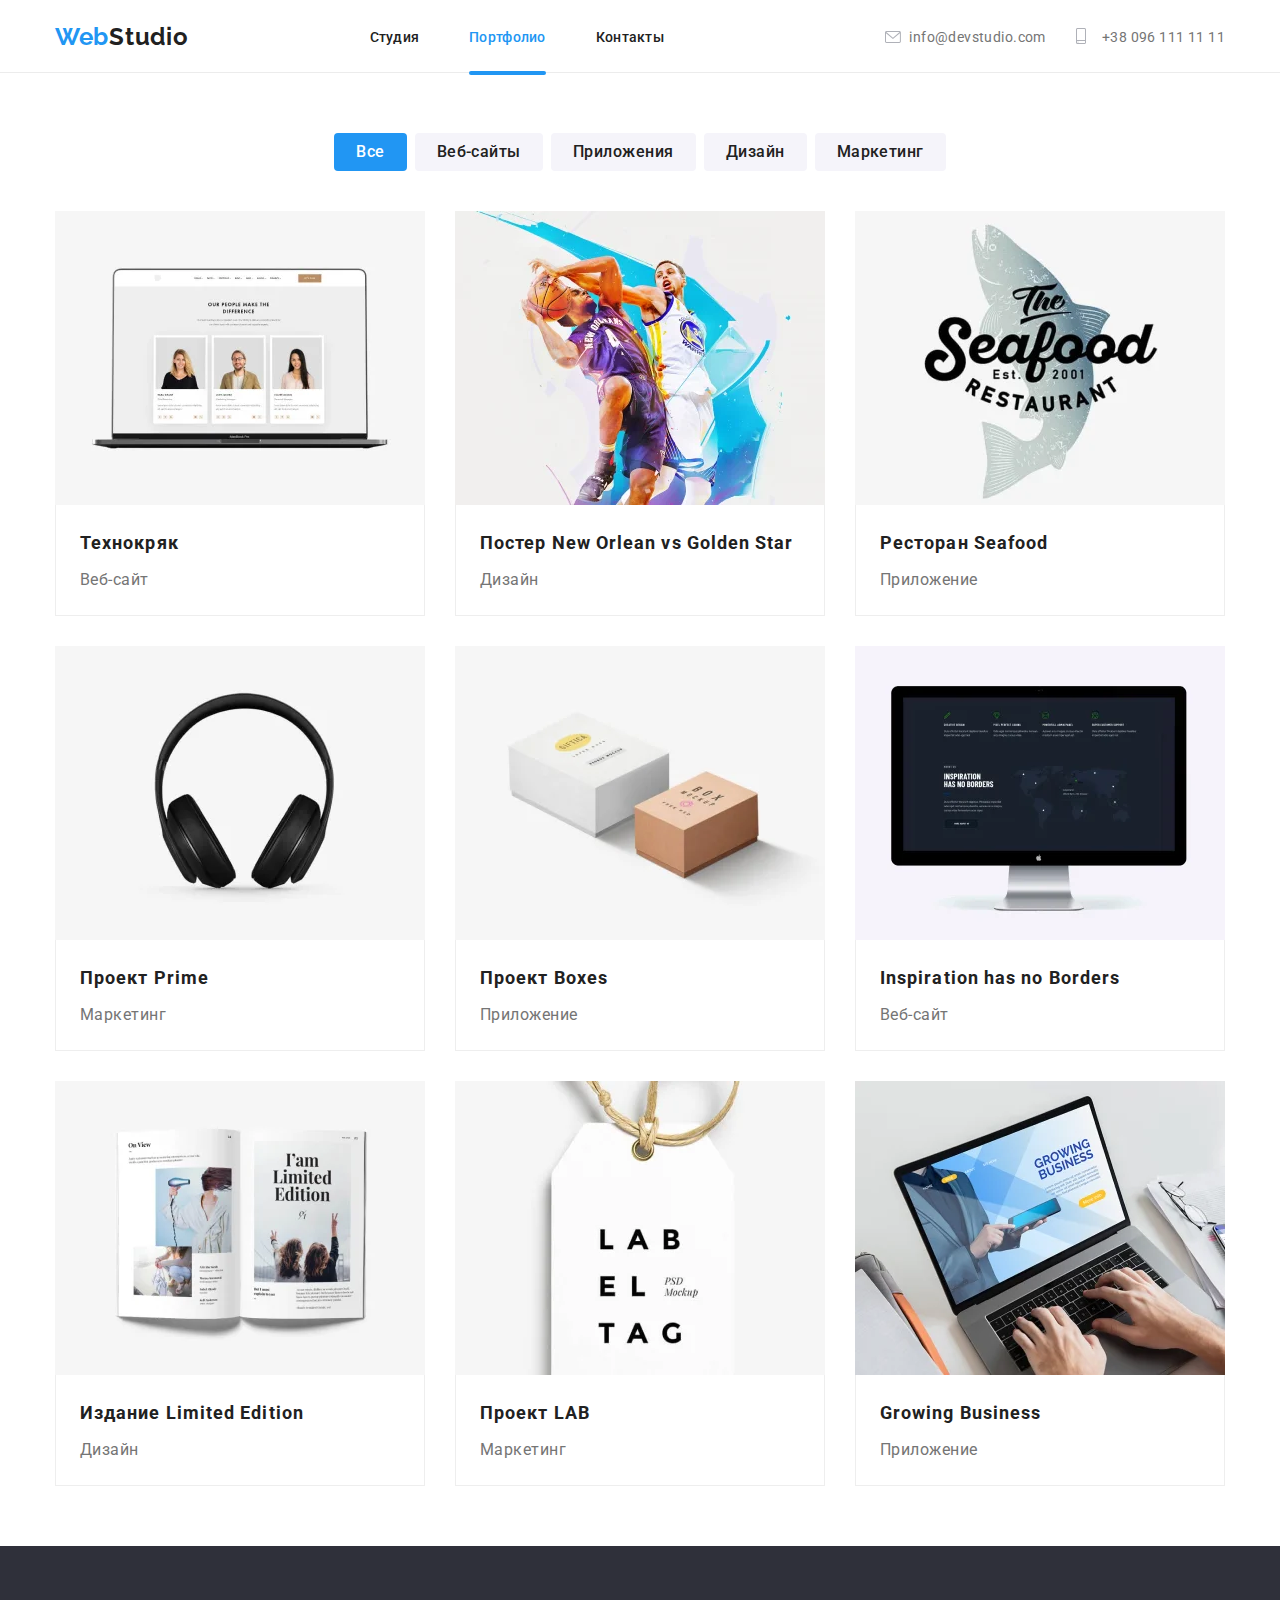
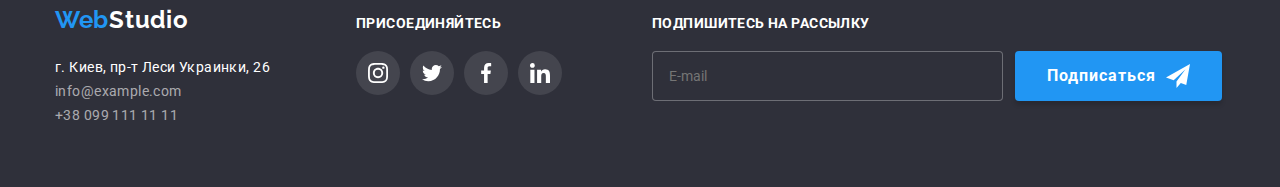
==== commit b8273add: "update portfolio" ====
--- a/portfolio.html
+++ b/portfolio.html
@@ -72,17 +72,16 @@
                                 <div class="portfolio__img--overlay">
                                     <picture>
                                             <source srcset="./images/portfolio/img-1-desk1x.webp 450w,./images/portfolio/img-1-desk2x.webp 900w" type="image/webp" media="(min-width: 1200px)" sizes="(min-width: 1200px) 370px, 100vw"/>
-                                            <source srcset="./images/portfolio/img-1-desk1x.jpeg 450w, ./images/portfolio/img-1-desk2x.jpeg 900w" type="image/jpeg" media="(min-width: 1200px)" sizes="(min-width: 1200px) 370px, 100vw"/>
-                                            <source srcset="./images/portfolio/img-1-tab1x.webp 354w,./images/portfolio/img-1-tab2x.webp 708w" type="image/webp"
+                                            <source srcset="./images/portfolio/img-1-desk1x.jpeg 450w, ./images/portfolio/img-1-desk2x.jpeg 900w" type="image/jpeg" media="(min-width: 1200px)" sizes="(min-width: 1200px) 370px, 100vw"/> <source srcset="./images/portfolio/img-1-tab1x.webp 354w,./images/portfolio/img-1-tab2x.webp 708w" type="image/webp"
                                                 media="(min-width: 768px)" sizes="(min-width: 768px) 354px, 100vw" />
                                             <source srcset="./images/portfolio/img-1-tab1x.jpeg 354w, ./images/portfolio/img-1-tab2x.jpeg 708w" type="image/jpeg"
                                                 media="(min-width: 768px)" sizes="(min-width: 768px) 354px, 100vw" />
-                                            <source srcset="./images/portfolio/img-1-mob1x.webp 450w,./images/portfolio/img-1-mob2x.webp 900w" type="image/webp"
+                                                <source srcset="./images/portfolio/img-1-mob1x.webp 450w,./images/portfolio/img-1-mob2x.webp 900w" type="image/webp"
                                                 media="(max-width: 767px)" sizes="(max-width: 767px) 450px, 100vw" />
                                             <source srcset="./images/portfolio/img-1-mob1x.jpeg 450w, ./images/portfolio/img-1-mob2x.jpeg 900w" type="image/jpeg"
                                                 media="(max-width: 767px)" sizes="(max-width: 767px) 450px, 100vw" />
-                                        <img class="portfolio__image image" src="./images/portfolio/img-1.jpeg" alt="Технокряк"  width="370" height="294"/>
-                                    </picture>                            
+                                        <img class="portfolio__image image" src="./images/portfolio/img-1.jpeg" alt="Технокряк"  width="370" height="294" loading="lazy"/>
+                                        </picture>
                                     <div class="portfolio__overlay">
                                         <p class="portfolio__text--overlay">Технокряк это современная площадка распространения коронавируса.Компании используют эту платформу для цифрового шпионажа и атак на защищённые сервера конкурентов.</p>
                                     </div>
@@ -96,7 +95,22 @@
                     <li class="portfolio__point point">
                             <a class="portfolio__list--link link" href="#" target="_blank" rel="noopener norefferal">
                             <div class="portfolio__img--overlay">
-                                <img class="portfolio__image image" src="./images/portfolio/new-orlean.jpeg" alt="Новый Орлен постер" width="370" height="294"/>
+                                <picture>
+                                    <source srcset="./images/portfolio/img-2-desk1x.webp 450w,./images/portfolio/img-2-desk2x.webp 900w"
+                                        type="image/webp" media="(min-width: 1200px)" sizes="(min-width: 1200px) 370px, 100vw" />
+                                    <source srcset="./images/portfolio/img-2-desk1x.jpeg 450w, ./images/portfolio/img-2-desk2x.jpeg 900w"
+                                        type="image/jpeg" media="(min-width: 1200px)" sizes="(min-width: 1200px) 370px, 100vw" />
+                                    <source srcset="./images/portfolio/img-2-tab1x.webp 354w,./images/portfolio/img-2-tab2x.webp 708w" type="image/webp"
+                                        media="(min-width: 768px)" sizes="(min-width: 768px) 354px, 100vw" />
+                                    <source srcset="./images/portfolio/img-2-tab1x.jpeg 354w, ./images/portfolio/img-2-tab2x.jpeg 708w"
+                                        type="image/jpeg" media="(min-width: 768px)" sizes="(min-width: 768px) 354px, 100vw" />
+                                    <source srcset="./images/portfolio/img-2-mob1x.webp 450w,./images/portfolio/img-2-mob2x.webp 900w" type="image/webp"
+                                        media="(max-width: 767px)" sizes="(max-width: 767px) 450px, 100vw" />
+                                    <source srcset="./images/portfolio/img-2-mob1x.jpeg 450w, ./images/portfolio/img-2-mob2x.jpeg 900w"
+                                        type="image/jpeg" media="(max-width: 767px)" sizes="(max-width: 767px) 450px, 100vw" />
+                                    <img class="portfolio__image image" src="./images/portfolio/img-2.jpeg" alt="Новый Орлен постер" width="370" height="294"
+                                        loading="lazy" />
+                                        </picture>
                                 <div class="portfolio__overlay">
                                     <p class="portfolio__text--overlay">Технокряк это современная площадка распространения коронавируса. Компании используют эту платформу для цифрового шпионажа и атак на защищённые сервера конкурентов.</p>
                                 </div>
@@ -110,7 +124,22 @@
                     <li class="portfolio__point point">
                             <a class="portfolio__list--link link" href="#" target="_blank" rel="noopener norefferal">     
                             <div class="portfolio__img--overlay">
-                                <img class="portfolio__image image" src="./images/portfolio/seafood.jpeg" alt="Морская еда" width="370" height="294"/>
+                                <picture>
+                                    <source srcset="./images/portfolio/img-3-desk1x.webp 450w,./images/portfolio/img-3-desk2x.webp 900w"
+                                        type="image/webp" media="(min-width: 1200px)" sizes="(min-width: 1200px) 370px, 100vw" />
+                                    <source srcset="./images/portfolio/img-3-desk1x.jpeg 450w, ./images/portfolio/img-3-desk2x.jpeg 900w"
+                                        type="image/jpeg" media="(min-width: 1200px)" sizes="(min-width: 1200px) 370px, 100vw" />
+                                    <source srcset="./images/portfolio/img-3-tab1x.webp 354w,./images/portfolio/img-3-tab2x.webp 708w" type="image/webp"
+                                        media="(min-width: 768px)" sizes="(min-width: 768px) 354px, 100vw" />
+                                    <source srcset="./images/portfolio/img-3-tab1x.jpeg 354w, ./images/portfolio/img-3-tab2x.jpeg 708w"
+                                        type="image/jpeg" media="(min-width: 768px)" sizes="(min-width: 768px) 354px, 100vw" />
+                                    <source srcset="./images/portfolio/img-3-mob1x.webp 450w,./images/portfolio/img-3-mob2x.webp 900w" type="image/webp"
+                                        media="(max-width: 767px)" sizes="(max-width: 767px) 450px, 100vw" />
+                                    <source srcset="./images/portfolio/img-3-mob1x.jpeg 450w, ./images/portfolio/img-3-mob2x.jpeg 900w"
+                                        type="image/jpeg" media="(max-width: 767px)" sizes="(max-width: 767px) 450px, 100vw" />
+                                    <img class="portfolio__image image" src="./images/portfolio/img-3.jpeg"  alt="Морская еда" width="370"
+                                        height="294" loading="lazy"/>
+                                        </picture>
                                 <div class="portfolio__overlay">
                                     <p class="portfolio__text--overlay">Технокряк это современная площадка распространения коронавируса. Компании используют эту платформу для цифрового шпионажа и атак на защищённые сервера конкурентов.</p>
                                 </div>
@@ -124,7 +153,22 @@
                     <li class="portfolio__point point">
                             <a class="portfolio__list--link link" href="#" target="_blank" rel="noopener norefferal">     
                             <div class="portfolio__img--overlay">
-                                <img class="portfolio__image image" src="./images/portfolio/prime.jpeg" alt="Первый" width="370" height="294"/>
+                                <picture>
+                                    <source srcset="./images/portfolio/img-4-desk1x.webp 450w,./images/portfolio/img-4-desk2x.webp 900w"
+                                        type="image/webp" media="(min-width: 1200px)" sizes="(min-width: 1200px) 370px, 100vw" />
+                                    <source srcset="./images/portfolio/img-4-desk1x.jpeg 450w, ./images/portfolio/img-4-desk2x.jpeg 900w"
+                                        type="image/jpeg" media="(min-width: 1200px)" sizes="(min-width: 1200px) 370px, 100vw" />
+                                    <source srcset="./images/portfolio/img-4-tab1x.webp 354w,./images/portfolio/img-4-tab2x.webp 708w" type="image/webp"
+                                        media="(min-width: 768px)" sizes="(min-width: 768px) 354px, 100vw" />
+                                    <source srcset="./images/portfolio/img-4-tab1x.jpeg 354w, ./images/portfolio/img-4-tab2x.jpeg 708w"
+                                        type="image/jpeg" media="(min-width: 768px)" sizes="(min-width: 768px) 354px, 100vw" />
+                                    <source srcset="./images/portfolio/img-4-mob1x.webp 450w,./images/portfolio/img-4-mob2x.webp 900w" type="image/webp"
+                                        media="(max-width: 767px)" sizes="(max-width: 767px) 450px, 100vw" />
+                                    <source srcset="./images/portfolio/img-4-mob1x.jpeg 450w, ./images/portfolio/img-4-mob2x.jpeg 900w"
+                                        type="image/jpeg" media="(max-width: 767px)" sizes="(max-width: 767px) 450px, 100vw" />
+                                    <img class="portfolio__image image" src="./images/portfolio/img-4.jpeg" alt="Первый" width="370" height="294"
+                                        loading="lazy" />
+                                        </picture>
                                 <div class="portfolio__overlay">
                                     <p class="portfolio__text--overlay">Технокряк это современная площадка распространения коронавируса. Компании используют эту платформу для цифрового шпионажа и атак на защищённые сервера конкурентов.</p>
                                 </div>
@@ -138,7 +182,22 @@
                     <li class="portfolio__point point">
                             <a class="portfolio__list--link link" href="#" target="_blank" rel="noopener norefferal"> 
                             <div class="portfolio__img--overlay">
-                                <img class="portfolio__image image" src="./images/portfolio/boxes.jpeg" alt="Коробки" width="370" height="294"/>
+                                <picture>
+                                    <source srcset="./images/portfolio/img-5-desk1x.webp 450w,./images/portfolio/img-5-desk2x.webp 900w"
+                                        type="image/webp" media="(min-width: 1200px)" sizes="(min-width: 1200px) 370px, 100vw" />
+                                    <source srcset="./images/portfolio/img-5-desk1x.jpeg 450w, ./images/portfolio/img-5-desk2x.jpeg 900w"
+                                        type="image/jpeg" media="(min-width: 1200px)" sizes="(min-width: 1200px) 370px, 100vw" />
+                                    <source srcset="./images/portfolio/img-5-tab1x.webp 354w,./images/portfolio/img-5-tab2x.webp 708w" type="image/webp"
+                                        media="(min-width: 768px)" sizes="(min-width: 768px) 354px, 100vw" />
+                                    <source srcset="./images/portfolio/img-5-tab1x.jpeg 354w, ./images/portfolio/img-5-tab2x.jpeg 708w"
+                                        type="image/jpeg" media="(min-width: 768px)" sizes="(min-width: 768px) 354px, 100vw" />
+                                    <source srcset="./images/portfolio/img-5-mob1x.webp 450w,./images/portfolio/img-5-mob2x.webp 900w" type="image/webp"
+                                        media="(max-width: 767px)" sizes="(max-width: 767px) 450px, 100vw" />
+                                    <source srcset="./images/portfolio/img-5-mob1x.jpeg 450w, ./images/portfolio/img-5-mob2x.jpeg 900w"
+                                        type="image/jpeg" media="(max-width: 767px)" sizes="(max-width: 767px) 450px, 100vw" />
+                                    <img class="portfolio__image image" src="./images/portfolio/img-5.jpeg" alt="Коробки" width="370" height="294"
+                                        loading="lazy"/>
+                                </picture>
                                 <div class="portfolio__overlay">
                                     <p class="portfolio__text--overlay">Технокряк это современная площадка распространения коронавируса. Компании используют эту платформу для цифрового шпионажа и атак на защищённые сервера конкурентов.</p>
                                 </div>
@@ -152,7 +211,22 @@
                     <li class="portfolio__point point">
                             <a class="portfolio__list--link link" href="#" target="_blank" rel="noopener norefferal">
                             <div class="portfolio__img--overlay">
-                                <img class="portfolio__image image" src="./images/portfolio/no-borders.jpeg" alt="Вдохновение не имеет границ" width="370" height="294"/>
+                                <picture>
+                                    <source srcset="./images/portfolio/img-6-desk1x.webp 450w,./images/portfolio/img-6-desk2x.webp 900w"
+                                        type="image/webp" media="(min-width: 1200px)" sizes="(min-width: 1200px) 370px, 100vw" />
+                                    <source srcset="./images/portfolio/img-6-desk1x.jpeg 450w, ./images/portfolio/img-6-desk2x.jpeg 900w"
+                                        type="image/jpeg" media="(min-width: 1200px)" sizes="(min-width: 1200px) 370px, 100vw" />
+                                    <source srcset="./images/portfolio/img-6-tab1x.webp 354w,./images/portfolio/img-6-tab2x.webp 708w" type="image/webp"
+                                        media="(min-width: 768px)" sizes="(min-width: 768px) 354px, 100vw" />
+                                    <source srcset="./images/portfolio/img-6-tab1x.jpeg 354w, ./images/portfolio/img-6-tab2x.jpeg 708w"
+                                        type="image/jpeg" media="(min-width: 768px)" sizes="(min-width: 768px) 354px, 100vw" />
+                                    <source srcset="./images/portfolio/img-6-mob1x.webp 450w,./images/portfolio/img-6-mob2x.webp 900w" type="image/webp"
+                                        media="(max-width: 767px)" sizes="(max-width: 767px) 450px, 100vw" />
+                                    <source srcset="./images/portfolio/img-6-mob1x.jpeg 450w, ./images/portfolio/img-6-mob2x.jpeg 900w"
+                                        type="image/jpeg" media="(max-width: 767px)" sizes="(max-width: 767px) 450px, 100vw" />
+                                    <img class="portfolio__image image" src="./images/portfolio/img-6.jpeg" alt="Вдохновение не имеет границ" width="370" height="294"
+                                        loading="lazy" />
+                                </picture>
                                 <div class="portfolio__overlay">
                                     <p class="portfolio__text--overlay">Технокряк это современная площадка распространения коронавируса. Компании используют эту платформу для цифрового шпионажа и атак на защищённые сервера конкурентов.</p>
                                 </div>
@@ -166,7 +240,23 @@
                     <li class="portfolio__point point">
                             <a class="portfolio__list--link link" href="#" target="_blank" rel="noopener norefferal">      
                             <div class="portfolio__img--overlay">
-                                <img class="portfolio__image image" src="./images/portfolio/lmt-edition.jpeg" alt="Издание лимитед эдишин" width="370" height="294"/>
+                                <picture>
+                                    <source srcset="./images/portfolio/img-7-desk1x.webp 450w,./images/portfolio/img-7-desk2x.webp 900w"
+                                        type="image/webp" media="(min-width: 1200px)" sizes="(min-width: 1200px) 370px, 100vw" />
+                                    <source srcset="./images/portfolio/img-7-desk1x.jpeg 450w, ./images/portfolio/img-7-desk2x.jpeg 900w"
+                                        type="image/jpeg" media="(min-width: 1200px)" sizes="(min-width: 1200px) 370px, 100vw" />
+                                    <source srcset="./images/portfolio/img-7-tab1x.webp 354w,./images/portfolio/img-7-tab2x.webp 708w" type="image/webp"
+                                        media="(min-width: 768px)" sizes="(min-width: 768px) 354px, 100vw" />
+                                    <source srcset="./images/portfolio/img-7-tab1x.jpeg 354w, ./images/portfolio/img-7-tab2x.jpeg 708w"
+                                        type="image/jpeg" media="(min-width: 768px)" sizes="(min-width: 768px) 354px, 100vw" />
+                                    <source srcset="./images/portfolio/img-7-mob1x.webp 450w,./images/portfolio/img-7-mob2x.webp 900w" type="image/webp"
+                                        media="(max-width: 767px)" sizes="(max-width: 767px) 450px, 100vw" />
+                                    <source srcset="./images/portfolio/img-7-mob1x.jpeg 450w, ./images/portfolio/img-7-mob2x.jpeg 900w"
+                                        type="image/jpeg" media="(max-width: 767px)" sizes="(max-width: 767px) 450px, 100vw" />
+                                    <img class="portfolio__image image" src="./images/portfolio/img-7.jpeg" alt="Издание лимитед эдишин"
+                                        width="370" height="294" loading="lazy"/>
+                                </picture>
+                                
                                 <div class="portfolio__overlay">
                                     <p class="portfolio__text--overlay">Технокряк это современная площадка распространения коронавируса. Компании используют эту платформу для цифрового шпионажа и атак на защищённые сервера конкурентов.</p>
                                 </div>
@@ -180,7 +270,22 @@
                     <li class="portfolio__point point">
                             <a class="portfolio__list--link link" href="#" target="_blank" rel="noopener norefferal">  
                             <div class="portfolio__img--overlay">
-                                <img class="portfolio__image image" src="./images/portfolio/lab.jpeg" alt="ЛАБ" width="370" height="294"/>
+                                <picture>
+                                    <source srcset="./images/portfolio/img-8-desk1x.webp 450w,./images/portfolio/img-8-desk2x.webp 900w"
+                                        type="image/webp" media="(min-width: 1200px)" sizes="(min-width: 1200px) 370px, 100vw" />
+                                    <source srcset="./images/portfolio/img-8-desk1x.jpeg 450w, ./images/portfolio/img-8-desk2x.jpeg 900w"
+                                        type="image/jpeg" media="(min-width: 1200px)" sizes="(min-width: 1200px) 370px, 100vw" />
+                                    <source srcset="./images/portfolio/img-8-tab1x.webp 354w,./images/portfolio/img-8-tab2x.webp 708w" type="image/webp"
+                                        media="(min-width: 768px)" sizes="(min-width: 768px) 354px, 100vw" />
+                                    <source srcset="./images/portfolio/img-8-tab1x.jpeg 354w, ./images/portfolio/img-8-tab2x.jpeg 708w"
+                                        type="image/jpeg" media="(min-width: 768px)" sizes="(min-width: 768px) 354px, 100vw" />
+                                    <source srcset="./images/portfolio/img-8-mob1x.webp 450w,./images/portfolio/img-8-mob2x.webp 900w" type="image/webp"
+                                        media="(max-width: 767px)" sizes="(max-width: 767px) 450px, 100vw" />
+                                    <source srcset="./images/portfolio/img-8-mob1x.jpeg 450w, ./images/portfolio/img-8-mob2x.jpeg 900w"
+                                        type="image/jpeg" media="(max-width: 767px)" sizes="(max-width: 767px) 450px, 100vw" />
+                                    <img class="portfolio__image image" src="./images/portfolio/img-8.jpeg" alt="ЛАБ" width="370"
+                                        height="294" loading="lazy" />
+                                </picture>
                                 <div class="portfolio__overlay">
                                     <p class="portfolio__text--overlay">Технокряк это современная площадка распространения коронавируса. Компании используют эту платформу для цифрового шпионажа и атак на защищённые сервера конкурентов.</p>
                                 </div>
@@ -194,7 +299,22 @@
                     <li class="portfolio__point point">
                             <a class="portfolio__list--link link" href="#" target="_blank" rel="noopener norefferal"> 
                             <div class="portfolio__img--overlay">
-                                <img class="portfolio__image image" src="./images/portfolio/grow-bus.jpeg" alt="Рост бизнеса" width="370" height="294"/>
+                                <picture>
+                                    <source srcset="./images/portfolio/img-9-desk1x.webp 450w,./images/portfolio/img-9-desk2x.webp 900w"
+                                        type="image/webp" media="(min-width: 1200px)" sizes="(min-width: 1200px) 370px, 100vw" />
+                                    <source srcset="./images/portfolio/img-9-desk1x.jpeg 450w, ./images/portfolio/img-9-desk2x.jpeg 900w"
+                                        type="image/jpeg" media="(min-width: 1200px)" sizes="(min-width: 1200px) 370px, 100vw" />
+                                    <source srcset="./images/portfolio/img-9-tab1x.webp 354w,./images/portfolio/img-9-tab2x.webp 708w" type="image/webp"
+                                        media="(min-width: 768px)" sizes="(min-width: 768px) 354px, 100vw" />
+                                    <source srcset="./images/portfolio/img-9-tab1x.jpeg 354w, ./images/portfolio/img-9-tab2x.jpeg 708w"
+                                        type="image/jpeg" media="(min-width: 768px)" sizes="(min-width: 768px) 354px, 100vw" />
+                                    <source srcset="./images/portfolio/img-9-mob1x.webp 450w,./images/portfolio/img-9-mob2x.webp 900w" type="image/webp"
+                                        media="(max-width: 767px)" sizes="(max-width: 767px) 450px, 100vw" />
+                                    <source srcset="./images/portfolio/img-9-mob1x.jpeg 450w, ./images/portfolio/img-9-mob2x.jpeg 900w"
+                                        type="image/jpeg" media="(max-width: 767px)" sizes="(max-width: 767px) 450px, 100vw" />
+                                    <img class="portfolio__image image" src="./images/portfolio/img-9.jpeg" alt="Рост бизнеса" width="370" height="294"
+                                        loading="lazy" />
+                                </picture>
                                 <div class="portfolio__overlay">
                                     <p class="portfolio__text--overlay">Технокряк это современная площадка распространения коронавируса. Компании используют эту платформу для цифрового шпионажа и атак на защищённые сервера конкурентов.</p>
                                 </div>
@@ -214,7 +334,7 @@
     <!-- Подвал -->
     <footer class="footer">
         <div class="footer__container container">
-            <div class="footer__container--tablet footer__container--desktop">
+            <div class="footer__container--tablet footer__container--desktop ">
                 <div class="footer__address">
                     <a class="logo footer__logo" lang="en" href="/">Web<span
                             class="logo footer__logo--light">Studio</span></a>
@@ -291,7 +411,7 @@
 
         <!-- Мобильное меню  -->
         <div class="navmenu__box">
-            <button class="navmenu__button" type="button" aria-expanded="false" aria-controls="menu__mobile" data-menu-button>
+            <button class="navmenu__button flip-2-hor-top-1" type="button" aria-expanded="false" aria-controls="menu__mobile" data-menu-button>
                 <svg width="40" height="40" aria-label="Переключатель мобильного меню">
                     <use class="navmenu__icon--menu" href="./images/sprite.svg#menu"></use>
                     <use class="navmenu__icon--cross" href="./images/sprite.svg#cross"></use>
--- a/css/main.min.css
+++ b/css/main.min.css
@@ -1 +1 @@
-img{display:block;max-width:100%;height:auto}.link,.footer__contacts,.logo,.button{font-style:inherit;font-family:inherit;color:inherit;text-decoration:none;cursor:pointer}.list{list-style:none}ul,li,h1,h2,h3,h4,h5,h6,p,.list{padding:0;margin:0}.visually-hidden{position:absolute;width:1px;height:1px;margin:-1px;border:0;padding:0;white-space:nowrap;clip-path:inset(100%);clip:rect(0 0 0 0);overflow:hidden}body{margin:0;font-family:"Roboto",sans-serif,arial;font-style:normal;font-weight:400;font-size:14px;line-height:1.7142857143;letter-spacing:.03em;color:#757575;background-color:#fff}.button{display:flex;align-items:center;justify-content:center;transition:box-shadow 250ms cubic-bezier(0.4, 0, 0.2, 1),background-color 250ms cubic-bezier(0.4, 0, 0.2, 1);height:50px;box-shadow:0px 4px 4px rgba(0,0,0,.15);border:transparent;border-radius:4px;margin-top:30px;margin-left:auto;margin-right:auto;padding:10px 32px;background-color:#2196f3;font-family:"Roboto",sans-serif,arial;font-style:normal;font-weight:700;font-size:16px;line-height:1.875;letter-spacing:.06em}.button:hover,.button:focus{box-shadow:0px 4px 4px rgba(0,0,0,.15);background-color:#188ce8}.navmenu__button{display:inline-flex;margin:0;padding:0;border:none;background-color:transparent}@media screen and (min-width: 768px){.navmenu__button{display:none}}.navmenu__icon--cross{display:none}.navmenu__button.is-open .navmenu__icon--cross{display:block}.navmenu__button:hover .navmenu__icon--cross,.navmenu__button:focus .navmenu__icon--cross{fill:#2196f3}.navmenu__button.is-open .navmenu__icon--menu{display:none}.navmenu__button:hover .navmenu__icon--menu,.navmenu__button:focus .navmenu__icon--menu{fill:#2196f3}.logo{font-family:"Raleway";font-style:normal;font-weight:700;font-size:24px;line-height:1.1666666667;letter-spacing:.03em;color:#2196f3}@media screen and (min-width: 768px){.logo__header{margin-right:88px}}.logo__header--dark{color:#212121}.footer__logo{margin-bottom:20px}.footer__logo--light{color:#fff}.mobile-menu__box{display:flex;flex-direction:column;justify-content:space-between;position:fixed;top:0;left:0;bottom:0;right:0;z-index:0;transform:translateY(-100%);opacity:0;transition:transform 250ms cubic-bezier(0.4, 0, 0.2, 1) 250ms,opacity 250ms cubic-bezier(0.4, 0, 0.2, 1) 250ms;width:100%;min-height:80px;padding-left:8.4%;padding-right:17%;padding-bottom:10%;padding-top:10%;background-color:#fff;font-size:40px}.mobile-menu__box.is-open{transform:translateY(0);opacity:100%}.navmenu__button{position:absolute;top:0;right:2%;z-index:1}@media screen and (min-width: 480px)and (max-width: 545px){.navmenu__button{right:5%}}@media screen and (min-width: 546px)and (max-width: 650px){.navmenu__button{right:8%}}@media screen and (min-width: 651px)and (max-width: 767px){.navmenu__button{right:10%}}@media screen and (min-width: 768px){.navmenu__button{display:none}}.navmenu__button.is-open{position:fixed;top:0;right:2%}@media screen and (min-width: 480px)and (max-width: 545px){.navmenu__button.is-open{right:5%}}@media screen and (min-width: 546px)and (max-width: 650px){.navmenu__button.is-open{right:8%}}@media screen and (min-width: 651px)and (max-width: 767px){.navmenu__button.is-open{right:10%}}.mobile-menu__link{font-style:normal;font-weight:500;font-size:40px;line-height:1.175;letter-spacing:.02em;color:#212121}.mobile-menu__link:hover,.mobile-menu__link:focus{color:#2196f3}.mobile-menu__link--phone{font-family:"Roboto",sans-serif,arial;font-style:normal;font-weight:500;font-size:34px;line-height:1.1764705882;letter-spacing:.02em;color:#2196f3}.mobile-menu__link--email{font-family:"Roboto",sans-serif,arial;font-style:normal;font-weight:500;font-size:24px;line-height:1.1666666667;letter-spacing:.02em;color:#afb1b8}.mobile-menu__link--email:hover,.mobile-menu__link--email:focus{color:#2196f3}.mobile-menu__list--sl{display:flex}.mobile-menu__point--sl{display:flex}.mobile-menu__point--sl:not(:last-child)::after{content:"";display:block;width:1px;height:100%;margin:0 10px;background-color:rgba(33,33,33,.2)}.mobile-menu__link--sl{display:inline;font-family:"Roboto",sans-serif,arial;font-style:normal;font-weight:500;font-size:18px;line-height:1.2222222222;letter-spacing:.02em;color:#2196f3}.header{position:relative;border-bottom:1px solid #ececec}.header__container{padding-left:15px;padding-right:15px;padding-top:10px;padding-bottom:10px}@media screen and (min-width: 768px){.header__container{display:flex;padding-top:23px;padding-bottom:21px}}.navmenu{display:flex;align-items:center;justify-content:center}@media screen and (max-width: 1199px){.navmenu{justify-content:space-between}}@media screen and (max-width: 767px){.header__list,.navmenu__list{display:none}}@media screen and (min-width: 768px){.navmenu__list{display:flex;align-items:center;justify-content:center}}@media screen and (min-width: 768px)and (max-width: 1199px){.navmenu__list{margin-right:84px}}@media screen and (min-width: 1200px){.navmenu__list{margin-left:93px}}@media screen and (min-width: 768px){.navmenu__link{position:relative;padding-top:30px;padding-bottom:30px;font-style:normal;font-weight:500;font-size:14px;line-height:1.1428571429;letter-spacing:.02em;color:#212121}.navmenu__link:hover,.navmenu__link:focus{color:#2196f3}}@media screen and (min-width: 768px){.header__list{margin-left:auto}}@media screen and (min-width: 1200px){.header__list{display:flex;align-items:center;justify-content:center;margin-left:auto}}@media screen and (min-width: 768px){.navmenu__point:not(:last-child){margin-right:50px}}@media screen and (min-width: 768px)and (max-width: 1199px){.header__point:not(:last-child){margin-bottom:10px}}@media screen and (min-width: 1200px){.header__point:not(:last-child){margin-right:30px}}@media screen and (min-width: 768px)and (max-width: 1199px){.header__link{font-style:normal;font-weight:500;font-size:12px;line-height:1.1666666667;letter-spacing:.02em}}@media screen and (min-width: 768px){.header__link{display:flex;align-items:center;justify-content:flex-start}.header__link:focus,.header__link:hover{color:#2196f3}}.header__icon{fill:#afb1b8}@media screen and (min-width: 768px){.header__icon{margin-right:8px}.header__icon:hover,.header__icon:focus,.header__link:focus .header__icon,.header__link:hover .header__icon{fill:#2196f3}}.link--current{color:#2196f3}@media screen and (min-width: 768px){.link--current{width:100%}.link--current::after{content:"";position:absolute;bottom:0;display:block;width:100%;height:4px;background-color:#2196f3;border-radius:2px}}.container{min-width:320px;margin-left:auto;margin-right:auto;padding-left:15px;padding-right:15px}@media screen and (min-width: 480px){.container{width:480px}}@media screen and (min-width: 768px){.container{width:768px}}@media screen and (min-width: 1200px){.container{width:1200px}}.section{padding-top:60px;padding-bottom:60px;text-align:center}@media screen and (max-width: 767px){.point:not(:last-child){margin-bottom:30px}}.title{font-style:normal;font-weight:700;font-size:28px;line-height:1.1785714286;letter-spacing:.03em;margin-bottom:30px;color:#212121}.footer{padding-top:60px;padding-bottom:60px;text-align:center;background-color:#2f303a;color:#fff}@media screen and (min-width: 1200px){.footer__container{display:flex;align-items:baseline}}@media screen and (min-width: 768px){.footer__container--tablet{display:flex;align-items:center;justify-content:center}}@media screen and (min-width: 768px)and (max-width: 1199px){.footer__address{margin-right:165px}}@media screen and (min-width: 1200px){.footer__address{margin-right:156px;text-align:left}}.contacts__list--point :not(:last-child){margin-bottom:8px}@media screen and (min-width: 1200px){.contacts__list--point :not(:last-child){margin-bottom:9px}}.footer__link--contact{color:rgba(255,255,255,.6)}.footer__sl{margin-top:60px;margin-bottom:60px}.footer__title{font-style:normal;font-weight:700;font-size:14px;line-height:1.1428571429;letter-spacing:.03em;text-transform:uppercase;margin-bottom:20px}@media screen and (min-width: 1200px){.footer__title{text-align:left}}.footer__social-links{display:flex;align-items:none;justify-content:center}.footer__point:not(:last-child){margin-right:10px}.footer__icon{fill:#fff}.footer__link--icon{display:flex;align-items:center;justify-content:center;border-radius:50%;background:rgba(255,255,255,.1);padding:12px}.footer__link--icon:hover,.footer__link--icon:focus{background-color:#2196f3}@media screen and (min-width: 768px){.footer__submail{width:450px;margin-left:auto;margin-right:auto;margin-top:60px}}@media screen and (min-width: 1200px){.footer__submail{margin-left:93px}}@media screen and (min-width: 1200px){.footer__form{display:flex;align-items:center;justify-content:center}}.footer__input{width:100%;height:50px;padding-left:16px;padding-top:15px;padding-bottom:15px;background-color:#2f303a;color:rgba(255,255,255,.6);border:1px solid rgba(255,255,255,.3);border-radius:4px}@media screen and (min-width: 1200px){.footer__input{display:flex;margin-right:12px}}.footer__button::after{content:"";display:block;width:24px;height:24px;margin-left:10px;background-image:url("../images/send.svg");background-repeat:no-repeat;background-size:auto;background-position:center}@media screen and (min-width: 1200px){.footer__button{margin-top:0}}.banner{padding-left:60px;padding-right:60px;padding-top:118px;padding-bottom:118px;height:400px;max-width:1600px;background-repeat:no-repeat;background-size:cover;background-position:center;width:100%;padding-top:118px;padding-bottom:118px}@media screen and (max-width: 767px){.banner{background-image:linear-gradient(to right, rgba(47, 48, 58, 0.4), rgba(47, 48, 58, 0.4)),url("../images/backgrounds/hero-mobile-1x.jpeg")}}@media screen and (max-width: 767px)and (min-device-pixel-ratio: 2),screen and (max-width: 767px)and (min-resolution: 192dpi),screen and (max-width: 767px)and (min-resolution: 2dppx){.banner{background-image:linear-gradient(to right, rgba(47, 48, 58, 0.4), rgba(47, 48, 58, 0.4)),url("../images/backgrounds/hero-mobile-2x.jpeg")}}@media screen and (min-width: 768px)and (max-width: 1199px){.banner{background-image:linear-gradient(to right, rgba(47, 48, 58, 0.4), rgba(47, 48, 58, 0.4)),url("../images/backgrounds/hero-tablet-1x.jpeg")}}@media screen and (min-width: 768px)and (max-width: 1199px)and (min-device-pixel-ratio: 2),screen and (min-width: 768px)and (max-width: 1199px)and (min-resolution: 192dpi),screen and (min-width: 768px)and (max-width: 1199px)and (min-resolution: 2dppx){.banner{background-image:linear-gradient(to right, rgba(47, 48, 58, 0.4), rgba(47, 48, 58, 0.4)),url("../images/backgrounds/hero-tablet-2x.jpeg")}}@media screen and (min-width: 1200px){.banner{background-image:linear-gradient(to right, rgba(47, 48, 58, 0.4), rgba(47, 48, 58, 0.4)),url("../images/backgrounds/hero-desktop-1x.jpeg");height:600px;padding:450px;padding-top:200px;padding-bottom:280px}}@media screen and (min-width: 1200px)and (min-device-pixel-ratio: 2),screen and (min-width: 1200px)and (min-resolution: 192dpi),screen and (min-width: 1200px)and (min-resolution: 2dppx){.banner{background-image:url("../images/backgrounds/hero-desktop-2x.jpeg")}}.banner__title{font-style:normal;font-weight:900;font-size:26px;line-height:1.6153846154;letter-spacing:.06em;text-align:center;text-transform:uppercase;color:#fff;text-shadow:0px 4px 4px rgba(0,0,0,.25)}@media screen and (min-width: 1200px){.banner__title{margin:auto}}.banner__button{color:#fff}@media screen and (min-width: 768px){.features__list{display:flex}}@media screen and (min-width: 768px)and (max-width: 1199px){.features__list{flex-wrap:wrap;row-gap:30px;column-gap:30px;flex-basis:calc(100% - 15px)}}@media screen and (min-width: 768px)and (max-width: 1199px){.features__point{width:354px}}@media screen and (min-width: 1200px){.features__point{width:270px}.features__point:not(:last-child){margin-right:30px}}.features__icon--box{margin-bottom:30px;padding:25px;background-color:#f5f4fa}.features__title{font-style:normal;font-weight:700;font-size:14px;line-height:1.1428571429;letter-spacing:.03em;margin-bottom:10px;text-transform:uppercase;color:#212121}@media screen and (min-width: 768px){.features__title{text-align:left}}.features__text{font-style:normal;font-weight:400;font-size:14px;line-height:1.7142857143;letter-spacing:.03em;text-align:left}.wedoing__section{padding-top:0}@media screen and (max-width: 1199px){.wedoing__section{display:none}}@media screen and (min-width: 1200px){.wedoing__list{display:flex}.wedoing__point{position:relative;width:370px}.wedoing__point:not(:last-child){margin-right:30px}.wedoing__thumb{position:absolute;bottom:0;width:100%;padding:27px;background:rgba(47,48,58,.8)}.wedoing__text-image{font-style:normal;font-weight:700;font-size:14px;line-height:1.7142857143;letter-spacing:.03em;text-align:center;text-transform:uppercase;color:#fff}}.team__section{background-color:#f5f4fa}@media screen and (min-width: 768px){.team__list{display:flex}}@media screen and (min-width: 768px)and (max-width: 1199px){.team__list{flex-wrap:wrap;row-gap:30px;column-gap:30px;flex-basis:calc(100% - 15px)}}.team__point{background-color:#fff;box-shadow:0px 1px 3px rgba(0,0,0,.12),0px 1px 1px rgba(0,0,0,.14),0px 2px 1px rgba(0,0,0,.2);border-radius:0px 0px 4px 4px}@media screen and (min-width: 768px)and (max-width: 1199px){.team__point{min-height:536px;width:354px}}@media screen and (min-width: 1200px){.team__point{width:270px;min-height:428px}.team__point:not(:last-child){margin-right:30px}}.image{margin-left:auto;margin-right:auto;width:450px}.team__box{padding-top:30px;padding-bottom:24px}.team__title--box{margin-bottom:10px;font-style:normal;font-weight:500;font-size:16px;line-height:1.1875;letter-spacing:.03em;color:#212121}.team__list--sl{display:flex;align-items:center;justify-content:center;margin-top:16px}.team__point--sl:not(:last-child){margin-right:10px}.team__icon-link{display:flex;align-items:center;justify-content:center;padding:12px;transition:background-color 250ms cubic-bezier(0.4, 0, 0.2, 1);width:44px;height:44px;border-radius:50%}.team__icon-link:hover,.team__icon-link:focus{background-color:#2196f3}.team__icon--sl{fill:#afb1b8;transition:fill 250ms cubic-bezier(0.4, 0, 0.2, 1)}.team__icon--sl:focus,.team__icon--sl:hover{fill:#fff}.team__icon-link:hover .team__icon--sl,.team__icon-link:focus .team__icon--sl{fill:#fff}.clients__list{display:flex;align-items:center;justify-content:center}@media screen and (max-width: 1199px){.clients__list{flex-wrap:wrap;row-gap:30px;column-gap:30px}}@media screen and (min-width: 1200px){.clients__point:not(:last-child){margin-right:30px}}.clients__link{display:flex;align-items:center;justify-content:center;border:1px solid #afb1b8;border-radius:4px;color:#afb1b8;height:92px;width:170px;transition:border-color 250ms cubic-bezier(0.4, 0, 0.2, 1)}@media screen and (max-width: 1199px){.clients__link{width:210px}}.clients__link:hover,.clients__link:focus{border-color:#2196f3}.clients__icon{display:block;fill:#afb1b8;transition:fill 250ms cubic-bezier(0.4, 0, 0.2, 1)}.clients__link:hover .clients__icon,.clients__link:focus .clients__icon{fill:#2196f3}.portfolio__container{padding-top:60px;padding-bottom:60px}.filtrs__list{display:flex;flex-wrap:wrap;margin-bottom:25px}@media screen and (min-width: 768px){.filtrs__list{justify-content:center}}.filtrs__point{margin-bottom:15px}.filtrs__point:not(:last-child){margin-right:8px}.filtrs__link{transition:background-color 250ms cubic-bezier(0.4, 0, 0.2, 1),box-shadow 250ms cubic-bezier(0.4, 0, 0.2, 1),color 250ms cubic-bezier(0.4, 0, 0.2, 1);padding:6px 22px;background:#f5f4fa;border-radius:4px;border:transparent;font-style:normal;font-weight:500;font-size:16px;line-height:1.625;letter-spacing:.03em;color:#212121}.filtrs__link:active,.filtrs__link:focus,.filtrs__link:hover{background-color:#2196f3;color:#fff;box-shadow:0px 3px 1px rgba(0,0,0,.1),0px 1px 2px rgba(0,0,0,.08),0px 2px 2px rgba(0,0,0,.12)}.link__current--btn{background-color:#2196f3;color:#fff}@media screen and (min-width: 768px){.portfolio__list{display:flex;flex-wrap:wrap;column-gap:30px;row-gap:30px}}.portfolio__point{background-color:#fff;transition:box-shadow 250ms cubic-bezier(0.4, 0, 0.2, 1)}@media screen and (min-width: 768px){.portfolio__point{display:flex;width:354px}}@media screen and (min-width: 1200px){.portfolio__point{width:370px}}.portfolio__point:hover,.portfolio__point:focus{box-shadow:0px 1px 1px rgba(0,0,0,.12),0px 4px 4px rgba(0,0,0,.06),1px 4px 6px rgba(0,0,0,.16)}@media screen and (min-width: 768px){.portfolio__list--link{display:flex;flex-direction:column}}.portfolio__img--overlay{position:relative;overflow:hidden;width:100%}.portfolio__overlay{position:absolute;top:0;left:0;transform:translateY(100%);transition:transform 250ms cubic-bezier(0.4, 0, 0.2, 1);width:100%;padding:63px 24px;background-color:rgba(33,150,243,.9);opacity:0}.portfolio__point:hover .portfolio__overlay,.portfolio__point:focus .portfolio__overlay{transform:translateY(0%);opacity:1}.portfolio__text--overlay{font-style:normal;font-weight:400;font-size:18px;line-height:1.5555555556;letter-spacing:.03em;color:#fff}.portfolio__title{font-style:normal;font-weight:bold;font-size:18px;line-height:2;letter-spacing:.06em;color:#212121}.portfolio__text{margin-top:4px;font-style:normal;font-weight:400;font-size:16px;line-height:1.875;letter-spacing:.03em;color:#757575}.portfolio__caption{padding-top:20px;padding-left:24px;padding-bottom:20px;padding-right:24px;border-left:1px solid #eee;border-right:1px solid #eee;border-bottom:1px solid #eee}@media screen and (min-width: 768px){.portfolio__caption{flex-grow:1}}.backdrop{position:fixed;top:0;left:0;width:100%;height:100%;padding:93px 15px;background-color:rgba(0,0,0,.2);opacity:1;overflow-y:scroll}.backdrop.is-hidden{display:none}.modal{position:relative;padding:8px;background-color:#fff}@media screen and (min-width: 768px){.modal{width:450px;min-height:609px;margin-left:auto;margin-right:auto}}.modal__button{position:relative;display:block;margin-left:auto;width:30px;height:30px;background-color:#fff;border:1px solid rgba(0,0,0,.1);border-radius:50%}.modal__icon--close{position:absolute;top:30%;right:30%;transition:fill 250ms cubic-bezier(0.4, 0, 0.2, 1);width:11px;height:11px;fill:#000}.modal__button:hover .modal__icon--close,.modal__button:focus .modal__icon--close{fill:#2196f3}.modal__icon:hover,.modal__icon:focus{fill:#2196f3}.modal__container{padding:32px;padding-top:0px}.modal__field{position:relative;display:flex;flex-direction:column;margin-bottom:10px}.modal__title{margin-bottom:12px;width:100%;font-style:normal;font-weight:bold;font-size:20px;line-height:1.15;letter-spacing:.03em;text-align:center;color:#212121}.modal__label{font-style:normal;font-weight:400;font-size:12px;line-height:1.25;letter-spacing:.01em;color:#757575}.modal__input{transition:border 250ms cubic-bezier(0.4, 0, 0.2, 1);padding-left:40px;padding-top:10px;padding-bottom:10px;height:40px;border:1px solid rgba(33,33,33,.2);box-sizing:border-box;border-radius:4px;outline:none;font-style:normal;font-weight:400;font-size:12px;line-height:1.1666666667;letter-spacing:.01em;color:rgba(117,117,117,.5);cursor:pointer}.modal__input:hover{border:1px solid #2196f3}.modal__input--comment{display:block;resize:none;padding-left:16px;margin-bottom:0;height:120px;color:#757575}.modal__label--policy{display:flex;align-items:center;justify-content:center;margin-top:20px;font-style:normal;font-weight:400;font-size:14px;line-height:1.7142857143;letter-spacing:.03em;color:#757575}@media screen and (min-width: 768px){.modal__label--policy{font-style:normal;font-weight:400;font-size:12px;line-height:1.1666666667;letter-spacing:.03em}}.modal__link{display:inline-block;color:#2196f3;text-decoration:underline}.modal__icon--check{transition:border 250ms cubic-bezier(0.4, 0, 0.2, 1),background-color 250ms cubic-bezier(0.4, 0, 0.2, 1),background-image 250ms cubic-bezier(0.4, 0, 0.2, 1);display:flex;align-items:center;justify-content:center;width:16px;height:15px;margin-right:8px;border:2px solid #212121;border-radius:4px}.modal__check:checked+.modal__icon--check{border:transparent;background-color:#2196f3;background-image:url("../images/icon-check.svg");background-repeat:no-repeat}.button__feedback{color:#fff}.modal__icon{position:absolute;transition:fill 250ms cubic-bezier(0.4, 0, 0.2, 1);left:12px;top:0;transform:translateY(100%);fill:#212121}.modal__field:hover .modal__icon{fill:#2196f3}/*# sourceMappingURL=main.min.css.map */+img{display:block;max-width:100%;height:auto}.link,.footer__contacts,.logo,.button{font-style:inherit;font-family:inherit;color:inherit;text-decoration:none;cursor:pointer}.list{list-style:none}ul,li,h1,h2,h3,h4,h5,h6,p,.list{padding:0;margin:0}.visually-hidden{position:absolute;width:1px;height:1px;margin:-1px;border:0;padding:0;white-space:nowrap;clip-path:inset(100%);clip:rect(0 0 0 0);overflow:hidden}body{margin:0;font-family:"Roboto",sans-serif,arial;font-style:normal;font-weight:400;font-size:14px;line-height:1.7142857143;letter-spacing:.03em;color:#757575;background-color:#fff}.button{display:flex;align-items:center;justify-content:center;transition:box-shadow 250ms cubic-bezier(0.4, 0, 0.2, 1),background-color 250ms cubic-bezier(0.4, 0, 0.2, 1);height:50px;box-shadow:0px 4px 4px rgba(0,0,0,.15);border:transparent;border-radius:4px;margin-top:30px;margin-left:auto;margin-right:auto;padding:10px 32px;background-color:#2196f3;font-family:"Roboto",sans-serif,arial;font-style:normal;font-weight:700;font-size:16px;line-height:1.875;letter-spacing:.06em}@media screen and (max-width: 400px){.button{font-size:inherit}}.button:hover,.button:focus{box-shadow:0px 4px 4px rgba(0,0,0,.15);background-color:#188ce8}.navmenu__button{display:inline-flex;margin:0;padding:0;border:none;background-color:transparent}@media screen and (min-width: 768px){.navmenu__button{display:none}}.navmenu__icon--cross{display:none}.navmenu__button.is-open .navmenu__icon--cross{display:block}.navmenu__button:hover .navmenu__icon--cross,.navmenu__button:focus .navmenu__icon--cross{fill:#2196f3}.navmenu__button.is-open .navmenu__icon--menu{display:none}.navmenu__button:hover .navmenu__icon--menu,.navmenu__button:focus .navmenu__icon--menu{fill:#2196f3}.logo{font-family:"Raleway";font-style:normal;font-weight:700;font-size:24px;line-height:1.1666666667;letter-spacing:.03em;color:#2196f3}@media screen and (min-width: 768px){.logo__header{margin-right:88px}}.logo__header--dark{color:#212121}.footer__logo--light{color:#fff}.mobile-menu__box{display:flex;flex-direction:column;justify-content:space-between;position:fixed;top:0;left:0;bottom:0;right:0;z-index:0;transform:translateY(-100%);opacity:0;transition:transform 250ms cubic-bezier(0.4, 0, 0.2, 1) 250ms,opacity 250ms cubic-bezier(0.4, 0, 0.2, 1) 250ms;width:100%;min-height:100vw;padding-left:8.4%;padding-bottom:10%;padding-top:10%;background-color:#fff;font-size:40px}.mobile-menu__box.is-open{transform:translateY(0);opacity:100%}.navmenu__button{position:absolute;top:0;right:2%;z-index:1}@media screen and (min-width: 480px)and (max-width: 545px){.navmenu__button{right:5%}}@media screen and (min-width: 546px)and (max-width: 650px){.navmenu__button{right:8%}}@media screen and (min-width: 651px)and (max-width: 767px){.navmenu__button{right:10%}}@media screen and (min-width: 768px){.navmenu__button{display:none}}.navmenu__button.is-open{position:fixed;top:0;right:2%}@media screen and (min-width: 480px)and (max-width: 545px){.navmenu__button.is-open{right:5%}}@media screen and (min-width: 546px)and (max-width: 650px){.navmenu__button.is-open{right:8%}}@media screen and (min-width: 651px)and (max-width: 767px){.navmenu__button.is-open{right:10%}}@-webkit-keyframes flip-2-hor-top-1{0%{-webkit-transform:translateY(0) rotateX(0);transform:translateY(0) rotateX(0);-webkit-transform-origin:50% 0%;transform-origin:50% 0%}100%{-webkit-transform:translateY(-100%) rotateX(-180deg);transform:translateY(-100%) rotateX(-180deg);-webkit-transform-origin:50% 100%;transform-origin:50% 100%}}.flip-2-hor-top-1{-webkit-animation:flip-2-hor-top-1 .5s cubic-bezier(0.455, 0.03, 0.515, 0.955) both;animation:flip-2-hor-top-1 .5s cubic-bezier(0.455, 0.03, 0.515, 0.955) both}@-webkit-keyframes flip-2-hor-top-1{0%{-webkit-transform:translateY(0) rotateX(0);transform:translateY(0) rotateX(0);-webkit-transform-origin:50% 0%;transform-origin:50% 0%}100%{-webkit-transform:translateY(-100%) rotateX(-180deg);transform:translateY(-100%) rotateX(-180deg);-webkit-transform-origin:50% 100%;transform-origin:50% 100%}}@keyframes flip-2-hor-top-1{0%{-webkit-transform:translateY(0) rotateX(0);transform:translateY(0) rotateX(0);-webkit-transform-origin:50% 0%;transform-origin:50% 0%}100%{-webkit-transform:translateY(-100%) rotateX(-180deg);transform:translateY(-100%) rotateX(-180deg);-webkit-transform-origin:50% 100%;transform-origin:50% 100%}}.mobile-menu__link{font-style:normal;font-weight:500;font-size:40px;line-height:1.175;letter-spacing:.02em;color:#212121}.mobile-menu__link:hover,.mobile-menu__link:focus{color:#2196f3}@media screen and (max-width: 400px){.mobile-menu__link{font-style:normal;font-weight:400;font-size:2rem;line-height:1.5;letter-spacing:.03em}}.mobile-menu__link--phone{font-family:"Roboto",sans-serif,arial;font-style:normal;font-weight:500;font-size:34px;line-height:1.1764705882;letter-spacing:.02em;color:#2196f3}@media screen and (max-width: 400px){.mobile-menu__link--phone{font-style:normal;font-weight:400;font-size:1.5rem;line-height:1.6666666667;letter-spacing:.03em}}.mobile-menu__link--email{font-family:"Roboto",sans-serif,arial;font-style:normal;font-weight:500;font-size:24px;line-height:1.1666666667;letter-spacing:.02em;color:#afb1b8}.mobile-menu__link--email:hover,.mobile-menu__link--email:focus{color:#2196f3}@media screen and (max-width: 400px){.mobile-menu__link--email{font-style:normal;font-weight:400;font-size:1.5rem;line-height:2;letter-spacing:.03em}}.mobile-menu__list--sl{display:flex}@media screen and (max-width: 400px){.mobile-menu__list--sl{font-style:normal;font-weight:400;font-size:1rem;line-height:1;letter-spacing:.03em;flex-wrap:wrap}}.mobile-menu__point--sl{display:flex}.mobile-menu__point--sl:not(:last-child)::after{content:"";display:block;width:1px;height:100%;margin:0 10px;background-color:rgba(33,33,33,.2)}.mobile-menu__link--sl{display:inline;font-family:"Roboto",sans-serif,arial;font-style:normal;font-weight:500;font-size:18px;line-height:1.2222222222;letter-spacing:.02em;color:#2196f3}@media screen and (max-width: 400px){.mobile-menu__link--sl{font-style:normal;font-weight:400;font-size:1rem;line-height:1.5;letter-spacing:.03em}}.header{position:relative;border-bottom:1px solid #ececec}.header__container{padding-left:15px;padding-right:15px;padding-top:10px;padding-bottom:10px}@media screen and (min-width: 768px){.header__container{display:flex;padding-top:23px;padding-bottom:21px}}.navmenu{display:flex;align-items:center;justify-content:center}@media screen and (max-width: 1199px){.navmenu{justify-content:space-between}}@media screen and (max-width: 767px){.header__list,.navmenu__list{display:none}}@media screen and (min-width: 768px){.navmenu__list{display:flex;align-items:center;justify-content:center}}@media screen and (min-width: 768px)and (max-width: 1199px){.navmenu__list{margin-right:84px}}@media screen and (min-width: 1200px){.navmenu__list{margin-left:93px}}@media screen and (min-width: 768px){.navmenu__link{position:relative;padding-top:30px;padding-bottom:30px;font-style:normal;font-weight:500;font-size:14px;line-height:1.1428571429;letter-spacing:.02em;color:#212121}.navmenu__link:hover,.navmenu__link:focus{color:#2196f3}}@media screen and (min-width: 768px){.header__list{margin-left:auto}}@media screen and (min-width: 1200px){.header__list{display:flex;align-items:center;justify-content:center;margin-left:auto}}@media screen and (min-width: 768px){.navmenu__point:not(:last-child){margin-right:50px}}@media screen and (min-width: 768px)and (max-width: 1199px){.header__point:not(:last-child){margin-bottom:10px}}@media screen and (min-width: 1200px){.header__point:not(:last-child){margin-right:30px}}@media screen and (min-width: 768px)and (max-width: 1199px){.header__link{font-style:normal;font-weight:500;font-size:12px;line-height:1.1666666667;letter-spacing:.02em}}@media screen and (min-width: 768px){.header__link{display:flex;align-items:center;justify-content:flex-start}.header__link:focus,.header__link:hover{color:#2196f3}}.header__icon{fill:#afb1b8}@media screen and (min-width: 768px){.header__icon{margin-right:8px}.header__icon:hover,.header__icon:focus,.header__link:focus .header__icon,.header__link:hover .header__icon{fill:#2196f3}}.link--current{color:#2196f3}@media screen and (min-width: 768px){.link--current{width:100%}.link--current::after{content:"";position:absolute;bottom:0;display:block;width:100%;height:4px;background-color:#2196f3;border-radius:2px}}.container{width:100%;min-width:320px;margin-left:auto;margin-right:auto;padding-left:15px;padding-right:15px}@media screen and (min-width: 480px){.container{width:480px}}@media screen and (min-width: 768px){.container{width:768px}}@media screen and (min-width: 1200px){.container{width:1200px}}.section{padding-top:60px;padding-bottom:60px;text-align:center}@media screen and (min-width: 1200px){.section{padding-top:90px;padding-bottom:90px}}@media screen and (max-width: 767px){.point:not(:last-child){margin-bottom:30px}}.title{font-style:normal;font-weight:700;font-size:28px;line-height:1.1785714286;letter-spacing:.03em;margin-bottom:30px;color:#212121}.footer{text-align:center;background-color:#2f303a;color:#fff}.footer__container{padding:60px 0}@media screen and (min-width: 1200px){.footer__container{display:flex;align-items:baseline;padding:60px 15px}}@media screen and (min-width: 768px)and (max-width: 1199.98px){.footer__container--tablet{display:flex;align-items:baseline;justify-content:center}}@media screen and (min-width: 1200px){.footer__container--desktop{display:flex;align-items:baseline;justify-content:center}}.footer__contacts{margin-top:20px}@media screen and (max-width: 767.98px){.footer__address{margin-bottom:60px}}@media screen and (min-width: 768px)and (max-width: 1199px){.footer__address{margin-right:165px}}@media screen and (min-width: 1200px){.footer__address{margin-right:70px;text-align:left;width:231px}}.contacts__list--point :not(:last-child){margin-bottom:8px}@media screen and (min-width: 1200px){.contacts__list--point :not(:last-child){margin-bottom:9px}}.footer__link--contact{color:rgba(255,255,255,.6)}.footer__title{font-style:normal;font-weight:700;font-size:14px;line-height:1.1428571429;letter-spacing:.03em;text-transform:uppercase;margin-bottom:20px}@media screen and (min-width: 1200px){.footer__title{text-align:left}}.footer__social-links{display:flex;align-items:none;justify-content:center}.footer__point:not(:last-child){margin-right:10px}.footer__icon{fill:#fff}.footer__link--icon{display:flex;align-items:center;justify-content:center;border-radius:50%;background:rgba(255,255,255,.1);padding:12px}.footer__link--icon:hover,.footer__link--icon:focus{background-color:#2196f3}@media screen and (max-width: 767.98px){.footer__submail{margin-top:60px}}@media screen and (min-width: 768px)and (max-width: 1199.98px){.footer__submail{width:450px;margin-left:auto;margin-right:auto;margin-top:60px}}@media screen and (min-width: 1200px){.footer__submail{margin-left:90px}}@media screen and (min-width: 1200px){.footer__form{display:flex;align-items:center;justify-content:center;min-width:570px}}.footer__input{width:100%;height:50px;padding-left:16px;padding-top:15px;padding-bottom:15px;background-color:#2f303a;color:rgba(255,255,255,.6);border:1px solid rgba(255,255,255,.3);border-radius:4px}@media screen and (min-width: 1200px){.footer__input{display:flex;min-width:350px;margin-right:12px}}.footer__button::after{content:"";display:block;width:24px;height:24px;margin-left:10px;background-image:url("../images/send.svg");background-repeat:no-repeat;background-size:auto;background-position:center}@media screen and (min-width: 1200px){.footer__button{margin-top:0}}.banner{padding-left:60px;padding-right:60px;padding-top:118px;padding-bottom:118px;height:400px;max-width:1600px;background-repeat:no-repeat;background-size:cover;background-position:center;width:100%;padding-top:118px;padding-bottom:118px}@media screen and (max-width: 767px){.banner{background-image:linear-gradient(to right, rgba(47, 48, 58, 0.4), rgba(47, 48, 58, 0.4)),url("../images/backgrounds/hero-mobile-1x.jpeg")}}@media screen and (max-width: 767px)and (min-device-pixel-ratio: 2),screen and (max-width: 767px)and (min-resolution: 192dpi),screen and (max-width: 767px)and (min-resolution: 2dppx){.banner{background-image:linear-gradient(to right, rgba(47, 48, 58, 0.4), rgba(47, 48, 58, 0.4)),url("../images/backgrounds/hero-mobile-2x.jpeg")}}@media screen and (min-width: 768px)and (max-width: 1199px){.banner{background-image:linear-gradient(to right, rgba(47, 48, 58, 0.4), rgba(47, 48, 58, 0.4)),url("../images/backgrounds/hero-tablet-1x.jpeg");padding-left:204px;padding-right:204px}}@media screen and (min-width: 768px)and (max-width: 1199px)and (min-device-pixel-ratio: 2),screen and (min-width: 768px)and (max-width: 1199px)and (min-resolution: 192dpi),screen and (min-width: 768px)and (max-width: 1199px)and (min-resolution: 2dppx){.banner{background-image:linear-gradient(to right, rgba(47, 48, 58, 0.4), rgba(47, 48, 58, 0.4)),url("../images/backgrounds/hero-tablet-2x.jpeg")}}@media screen and (min-width: 1200px){.banner{background-image:linear-gradient(to right, rgba(47, 48, 58, 0.4), rgba(47, 48, 58, 0.4)),url("../images/backgrounds/hero-desktop-1x.jpeg");height:600px;padding:250px;padding-top:200px;padding-bottom:280px}}@media screen and (min-width: 1200px)and (min-device-pixel-ratio: 2),screen and (min-width: 1200px)and (min-resolution: 192dpi),screen and (min-width: 1200px)and (min-resolution: 2dppx){.banner{background-image:url("../images/backgrounds/hero-desktop-2x.jpeg")}}.banner__title{font-style:normal;font-weight:900;font-size:26px;line-height:1.6153846154;letter-spacing:.06em;text-align:center;text-transform:uppercase;color:#fff;text-shadow:0px 4px 4px rgba(0,0,0,.25)}@media screen and (min-width: 1200px){.banner__title{font-style:bold;font-weight:900;font-size:44px;line-height:1.3636363636;letter-spacing:.06em}}.banner__button{color:#fff}@media screen and (min-width: 768px){.features__list{display:flex}}@media screen and (min-width: 768px)and (max-width: 1199px){.features__list{flex-wrap:wrap;row-gap:30px;column-gap:30px;flex-basis:calc(100% - 15px)}}@media screen and (min-width: 768px)and (max-width: 1199px){.features__point{width:354px}}@media screen and (min-width: 1200px){.features__point{width:270px}.features__point:not(:last-child){margin-right:30px}}.features__icon--box{margin-bottom:30px;padding:25px;background-color:#f5f4fa}.features__title{font-style:normal;font-weight:700;font-size:14px;line-height:1.1428571429;letter-spacing:.03em;margin-bottom:10px;text-transform:uppercase;color:#212121}@media screen and (min-width: 768px){.features__title{text-align:left}}.features__text{font-style:normal;font-weight:400;font-size:14px;line-height:1.7142857143;letter-spacing:.03em;text-align:left}.wedoing__section{padding-top:0}@media screen and (max-width: 1199px){.wedoing__section{display:none}}@media screen and (min-width: 1200px){.wedoing__list{display:flex}.wedoing__point{position:relative;width:370px}.wedoing__point:not(:last-child){margin-right:30px}.wedoing__thumb{position:absolute;bottom:0;width:100%;padding:27px;background:rgba(47,48,58,.8)}.wedoing__text-image{font-style:normal;font-weight:700;font-size:14px;line-height:1.7142857143;letter-spacing:.03em;text-align:center;text-transform:uppercase;color:#fff}}.team__section{background-color:#f5f4fa}@media screen and (min-width: 768px){.team__list{display:flex}}@media screen and (min-width: 768px)and (max-width: 1199px){.team__list{flex-wrap:wrap;row-gap:30px;column-gap:30px;flex-basis:calc(100% - 15px)}}.team__point{background-color:#fff;box-shadow:0px 1px 3px rgba(0,0,0,.12),0px 1px 1px rgba(0,0,0,.14),0px 2px 1px rgba(0,0,0,.2);border-radius:0px 0px 4px 4px}@media screen and (min-width: 768px)and (max-width: 1199px){.team__point{min-height:536px;width:354px}}@media screen and (min-width: 1200px){.team__point{width:270px;min-height:428px}.team__point:not(:last-child){margin-right:30px}}.image{margin-left:auto;margin-right:auto;width:450px}.team__box{padding-top:30px;padding-bottom:24px}.team__title--box{margin-bottom:10px;font-style:normal;font-weight:500;font-size:16px;line-height:1.1875;letter-spacing:.03em;color:#212121}.team__list--sl{display:flex;align-items:center;justify-content:center;margin-top:16px}.team__point--sl:not(:last-child){margin-right:10px}.team__icon-link{display:flex;align-items:center;justify-content:center;padding:12px;transition:background-color 250ms cubic-bezier(0.4, 0, 0.2, 1);width:44px;height:44px;border-radius:50%}.team__icon-link:hover,.team__icon-link:focus{background-color:#2196f3}.team__icon--sl{fill:#afb1b8;transition:fill 250ms cubic-bezier(0.4, 0, 0.2, 1)}.team__icon--sl:focus,.team__icon--sl:hover{fill:#fff}.team__icon-link:hover .team__icon--sl,.team__icon-link:focus .team__icon--sl{fill:#fff}.clients__list{display:flex;align-items:center;justify-content:center}@media screen and (max-width: 1199px){.clients__list{flex-wrap:wrap;row-gap:30px;column-gap:30px}}@media screen and (min-width: 1200px){.clients__point:not(:last-child){margin-right:30px}}.clients__link{display:flex;align-items:center;justify-content:center;border:1px solid #afb1b8;border-radius:4px;color:#afb1b8;height:92px;width:170px;transition:border-color 250ms cubic-bezier(0.4, 0, 0.2, 1)}@media screen and (max-width: 1199px){.clients__link{width:210px}}.clients__link:hover,.clients__link:focus{border-color:#2196f3}.clients__icon{display:block;fill:#afb1b8;transition:fill 250ms cubic-bezier(0.4, 0, 0.2, 1)}.clients__link:hover .clients__icon,.clients__link:focus .clients__icon{fill:#2196f3}.portfolio__container{padding-top:60px;padding-bottom:60px}.filtrs__list{display:flex;flex-wrap:wrap;margin-bottom:25px}@media screen and (min-width: 768px){.filtrs__list{justify-content:center}}.filtrs__point{margin-bottom:15px}.filtrs__point:not(:last-child){margin-right:8px}.filtrs__link{transition:background-color 250ms cubic-bezier(0.4, 0, 0.2, 1),box-shadow 250ms cubic-bezier(0.4, 0, 0.2, 1),color 250ms cubic-bezier(0.4, 0, 0.2, 1);padding:6px 22px;background:#f5f4fa;border-radius:4px;border:transparent;font-style:normal;font-weight:500;font-size:16px;line-height:1.625;letter-spacing:.03em;color:#212121}.filtrs__link:active,.filtrs__link:focus,.filtrs__link:hover{background-color:#2196f3;color:#fff;box-shadow:0px 3px 1px rgba(0,0,0,.1),0px 1px 2px rgba(0,0,0,.08),0px 2px 2px rgba(0,0,0,.12)}.link__current--btn{background-color:#2196f3;color:#fff}@media screen and (min-width: 768px){.portfolio__list{display:flex;flex-wrap:wrap;column-gap:30px;row-gap:30px}}.portfolio__point{min-height:404px;background-color:#fff;transition:box-shadow 250ms cubic-bezier(0.4, 0, 0.2, 1)}@media screen and (min-width: 768px){.portfolio__point{display:flex;width:354px}}@media screen and (min-width: 1200px){.portfolio__point{width:370px}}.portfolio__point:hover,.portfolio__point:focus{box-shadow:0px 1px 1px rgba(0,0,0,.12),0px 4px 4px rgba(0,0,0,.06),1px 4px 6px rgba(0,0,0,.16)}@media screen and (min-width: 768px){.portfolio__list--link{display:flex;flex-direction:column;height:auto}}.portfolio__img--overlay{position:relative;overflow:hidden;width:100%}.portfolio__overlay{position:absolute;top:0;left:0;transform:translateY(100%);transition:transform 250ms cubic-bezier(0.4, 0, 0.2, 1);width:100%;height:100%;padding:63px 24px;background-color:rgba(33,150,243,.9);opacity:0}.portfolio__point:hover .portfolio__overlay,.portfolio__point:focus .portfolio__overlay{transform:translateY(0%);opacity:1}@media screen and (max-width: 395px){.portfolio__overlay{padding:15px 24px}}@media screen and (min-width: 409px)and (max-width: 767.98px){.portfolio__overlay{padding:77px 24px}}.portfolio__text--overlay{font-style:normal;font-weight:400;font-size:18px;line-height:1.5555555556;letter-spacing:.03em;color:#fff}@media screen and (max-width: 329px){.portfolio__text--overlay{font-style:normal;font-weight:400;font-size:14px;line-height:1.7142857143;letter-spacing:.03em}}.portfolio__title{font-style:normal;font-weight:bold;font-size:18px;line-height:2;letter-spacing:.06em;color:#212121}.portfolio__text{margin-top:4px;font-style:normal;font-weight:400;font-size:16px;line-height:1.875;letter-spacing:.03em;color:#757575}.portfolio__caption{padding-top:20px;padding-left:24px;padding-bottom:20px;padding-right:24px;border-left:1px solid #eee;border-right:1px solid #eee;border-bottom:1px solid #eee}@media screen and (min-width: 768px){.portfolio__caption{flex-grow:1}}.backdrop{position:fixed;top:0;left:0;z-index:2;width:100%;height:100%;padding:93px 15px;background-color:rgba(0,0,0,.2);opacity:1;overflow-y:scroll}.backdrop.is-hidden{display:none}.modal{position:relative;z-index:3;padding:8px;background-color:#fff}@media screen and (min-width: 768px){.modal{width:450px;min-height:609px;margin-left:auto;margin-right:auto}}.modal__button{position:relative;display:block;margin-left:auto;width:30px;height:30px;background-color:#fff;border:1px solid rgba(0,0,0,.1);border-radius:50%}.modal__icon--close{position:absolute;top:30%;right:31.3%;transition:fill 250ms cubic-bezier(0.4, 0, 0.2, 1);width:11px;height:11px;fill:#000}.modal__button:hover .modal__icon--close,.modal__button:focus .modal__icon--close{fill:#2196f3}.modal__icon:hover,.modal__icon:focus{fill:#2196f3}.modal__container{padding:32px;padding-top:0px}.modal__field{position:relative;display:flex;flex-direction:column;margin-bottom:10px}.modal__title{margin-bottom:12px;width:100%;font-style:normal;font-weight:bold;font-size:20px;line-height:1.15;letter-spacing:.03em;text-align:center;color:#212121}@media screen and (max-width: 400px){.modal__title{font-style:normal;font-weight:bold;font-size:1rem;line-height:1.5;letter-spacing:.03em}}.modal__label{font-style:normal;font-weight:400;font-size:12px;line-height:1.25;letter-spacing:.01em;color:#757575}.modal__input{transition:border 250ms cubic-bezier(0.4, 0, 0.2, 1);padding-left:40px;padding-top:10px;padding-bottom:10px;height:40px;border:1px solid rgba(33,33,33,.2);box-sizing:border-box;border-radius:4px;outline:none;font-style:normal;font-weight:400;font-size:12px;line-height:1.1666666667;letter-spacing:.01em;color:rgba(117,117,117,.5);cursor:pointer}.modal__input:hover{border:1px solid #2196f3}.modal__input--comment{display:block;resize:none;padding-left:16px;margin-bottom:0;height:120px;color:#757575}.modal__label--policy{display:flex;align-items:center;justify-content:center;margin-top:20px;font-style:normal;font-weight:400;font-size:14px;line-height:1.7142857143;letter-spacing:.03em;color:#757575}@media screen and (max-width: 400px){.modal__label--policy{font-style:normal;font-weight:400;font-size:.9em;line-height:1;letter-spacing:.03em}}@media screen and (min-width: 768px){.modal__label--policy{font-style:normal;font-weight:400;font-size:12px;line-height:1.1666666667;letter-spacing:.03em}}.modal__link{display:inline-block;color:#2196f3;text-decoration:underline}.modal__icon--check{transition:border 250ms cubic-bezier(0.4, 0, 0.2, 1),background-color 250ms cubic-bezier(0.4, 0, 0.2, 1),background-image 250ms cubic-bezier(0.4, 0, 0.2, 1);display:flex;align-items:center;justify-content:center;width:16px;height:15px;margin-right:8px;border:2px solid #212121;border-radius:4px}@media screen and (max-width: 400px){.modal__icon--check{width:25px}}.modal__check:checked+.modal__icon--check{border:transparent;background-color:#2196f3;background-image:url("../images/icon-check.svg");background-repeat:no-repeat}.button__feedback{color:#fff}.modal__icon{position:absolute;transition:fill 250ms cubic-bezier(0.4, 0, 0.2, 1);left:12px;top:0;transform:translateY(100%);fill:#212121}@media screen and (max-width: 400px){.modal__icon{width:10px;height:auto}}.smartphone-icon{left:15px}.modal__field:hover .modal__icon{fill:#2196f3}/*# sourceMappingURL=main.min.css.map */